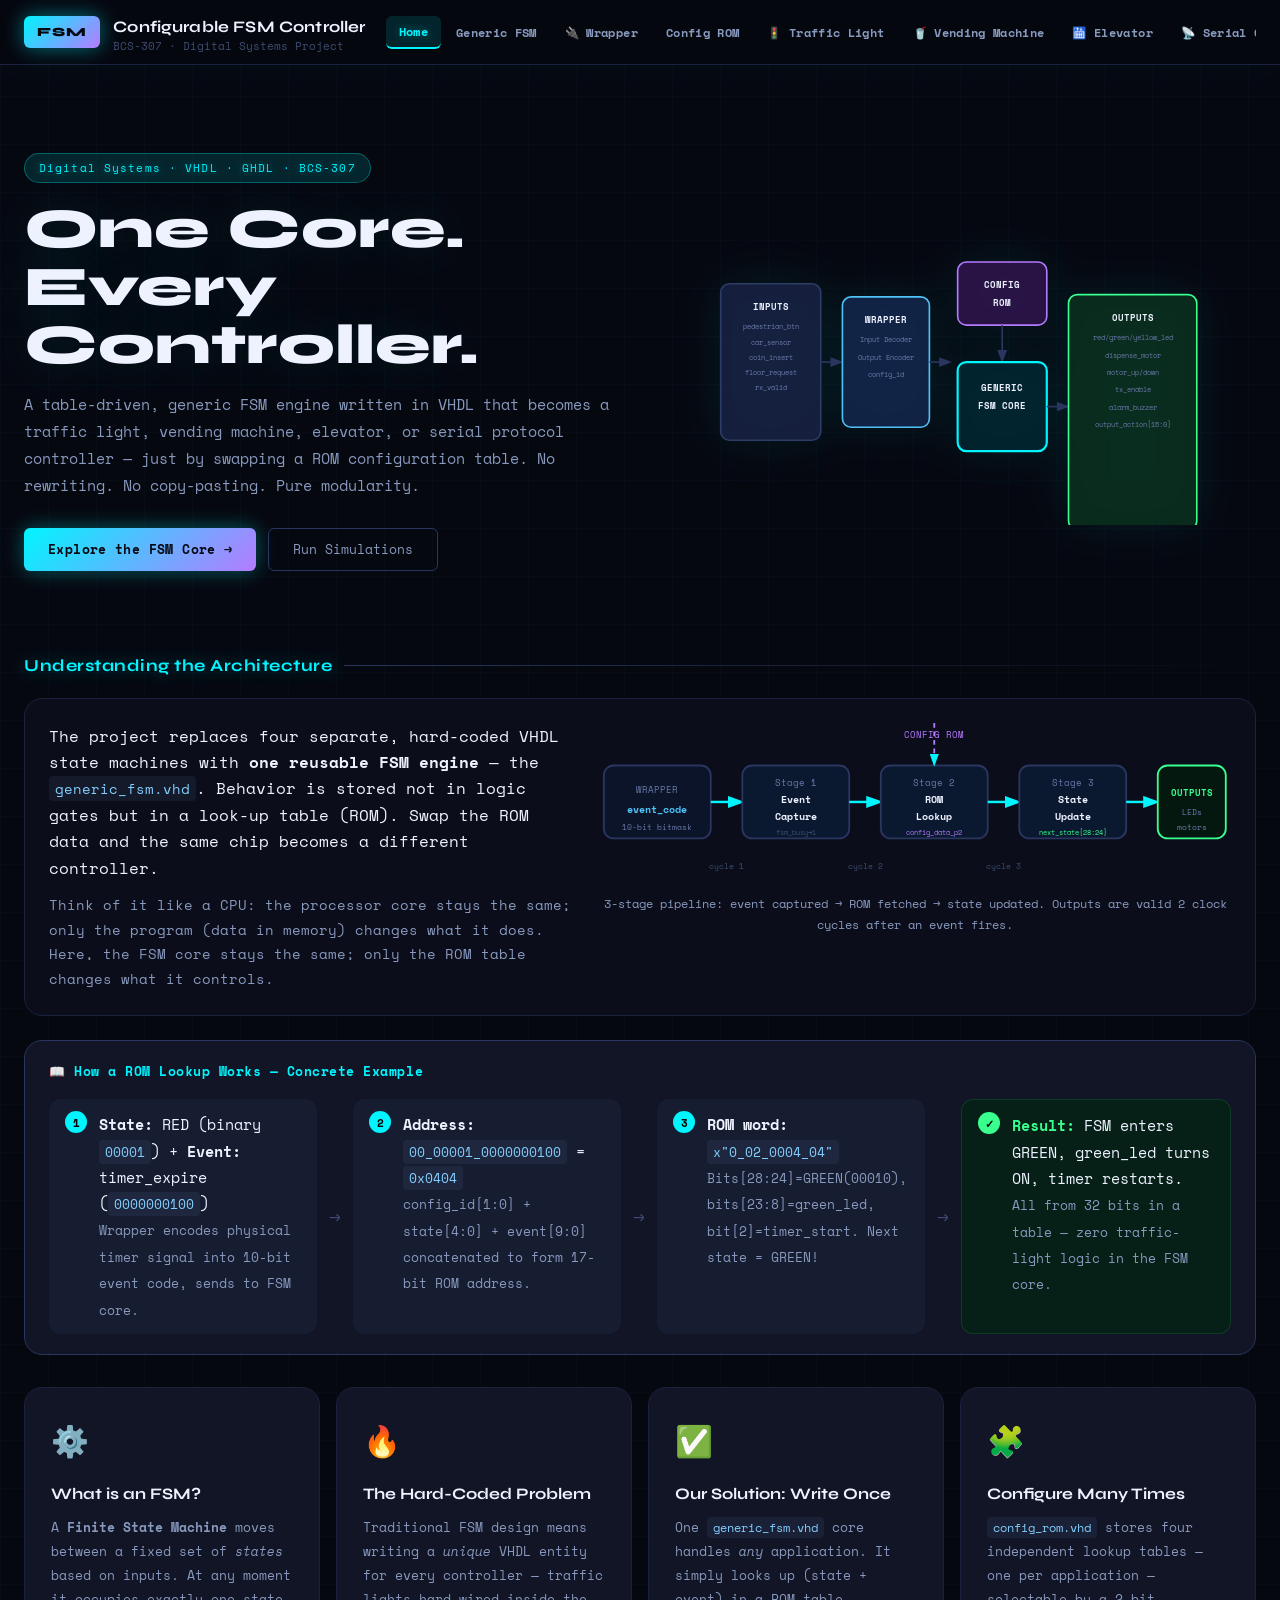
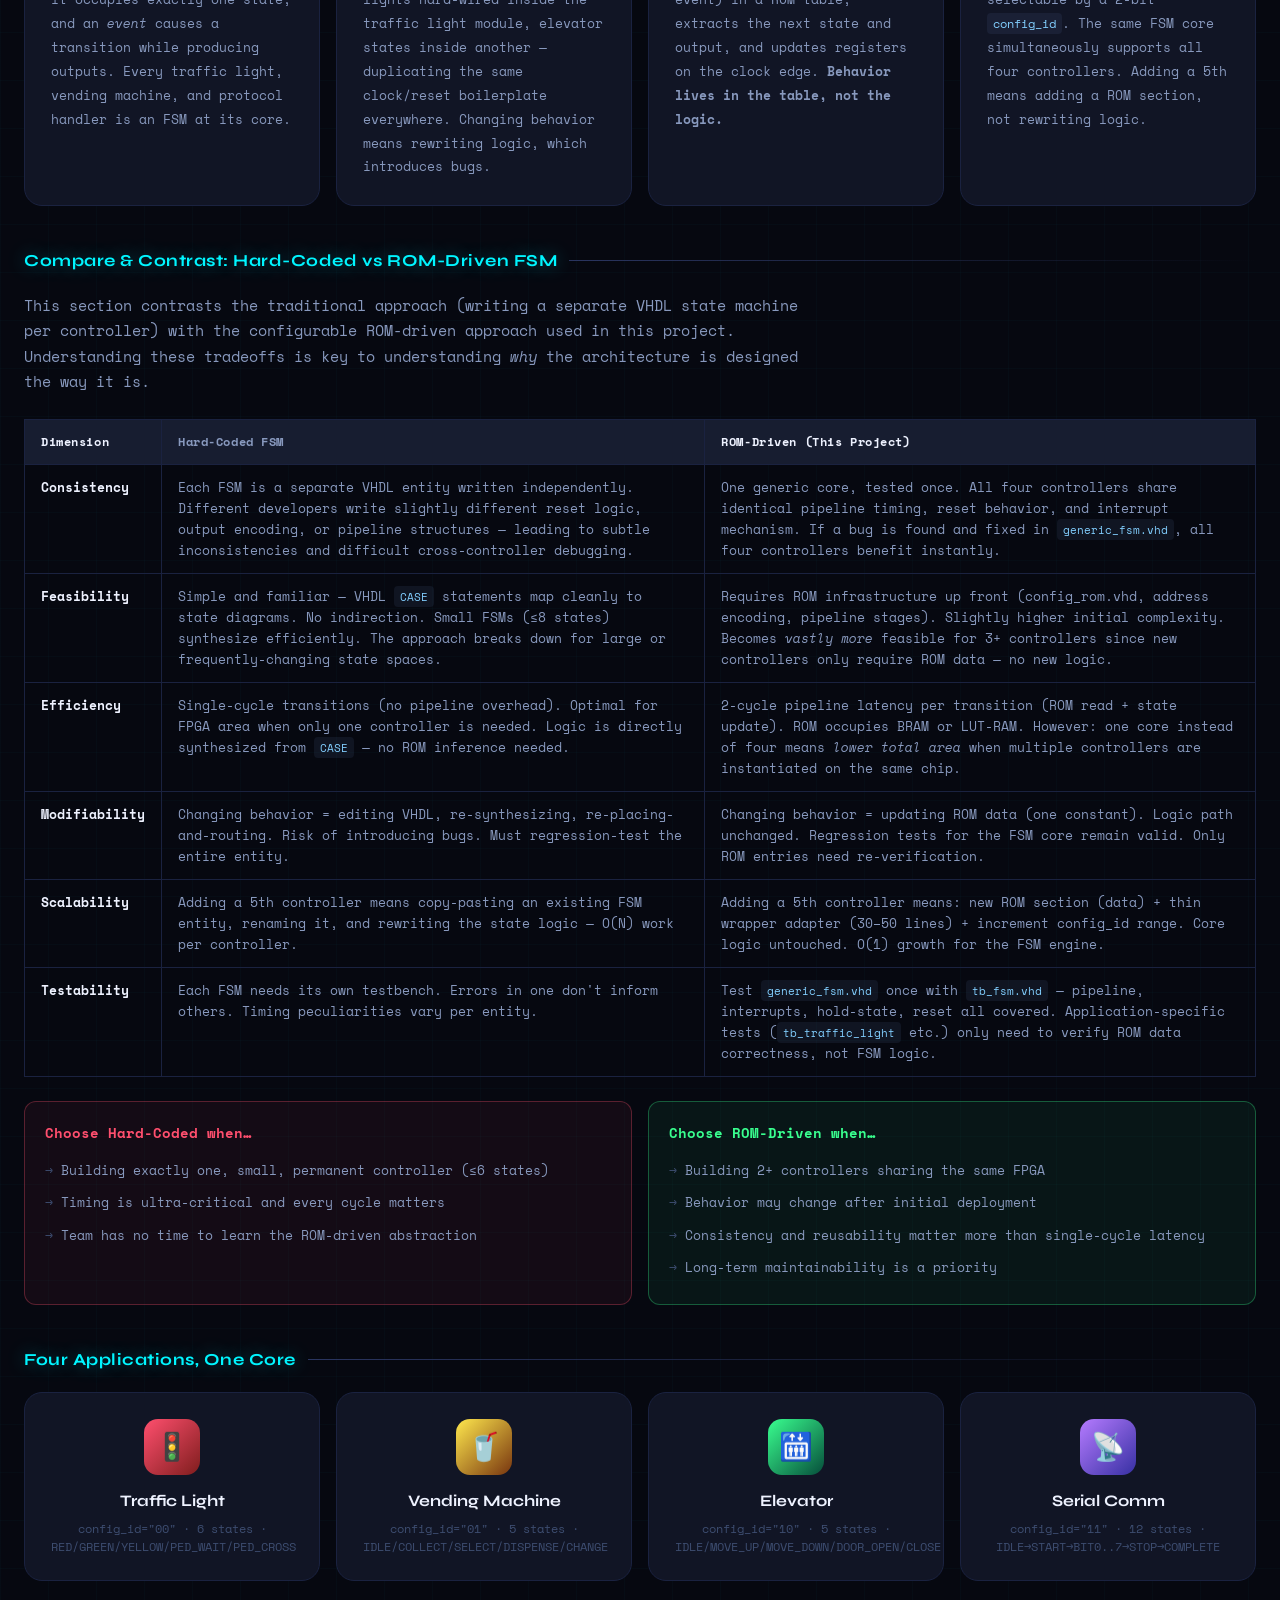
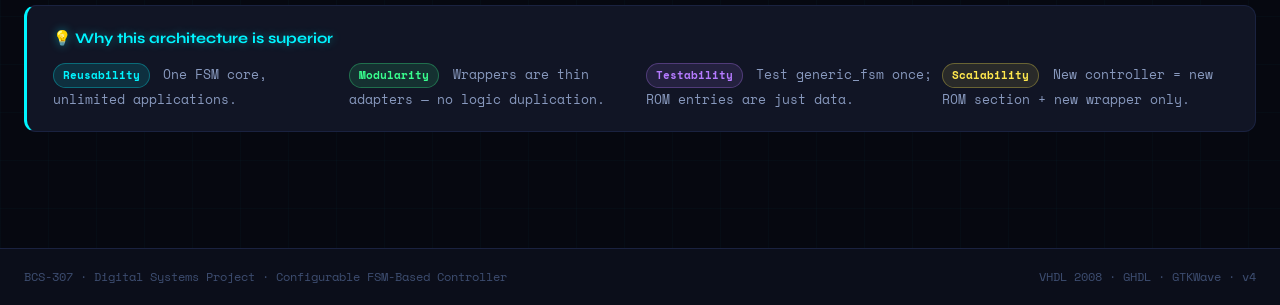
==== configurable_fsm/web/index.html @ ebb53906 "add frontend" ====
<!DOCTYPE html>
<html lang="en">
<head>
<meta charset="UTF-8"/>
<meta name="viewport" content="width=device-width,initial-scale=1.0"/>
<title>Configurable FSM-Based Digital Controller · BCS-307</title>
<link rel="stylesheet" href="style.css"/>
</head>
<body>

<!-- ═══════════ HEADER ═══════════ -->
<header>
  <div class="header-inner">
    <div class="logo-block">
      <div class="logo-chip">FSM</div>
      <div>
        <div class="logo-title">Configurable FSM Controller</div>
        <div class="logo-sub">BCS-307 · Digital Systems Project</div>
      </div>
    </div>
    <nav id="main-nav">
      <button class="nav-btn active"  data-tab="home">Home</button>
      <button class="nav-btn" data-tab="generic-fsm">Generic FSM</button>
      <button class="nav-btn" data-tab="wrapper">🔌 Wrapper</button>
      <button class="nav-btn" data-tab="config-rom">Config ROM</button>
      <button class="nav-btn" data-tab="traffic">🚦 Traffic Light</button>
      <button class="nav-btn" data-tab="vending">🥤 Vending Machine</button>
      <button class="nav-btn" data-tab="elevator">🛗 Elevator</button>
      <button class="nav-btn" data-tab="serial">📡 Serial Comm</button>
      <button class="nav-btn" data-tab="simulation">Simulation</button>
      <button class="nav-btn" data-tab="waveform">Waveform Viewer</button>
    </nav>
    <button class="hamburger" id="hamburger">☰</button>
  </div>
</header>

<main>

<!-- ═══════════ HOME ═══════════ -->
<section class="tab active" id="tab-home">
  <div class="hero">
    <div class="hero-text">
      <span class="badge">Digital Systems · VHDL · GHDL · BCS-307</span>
      <h1>One Core.<br>Every Controller.</h1>
      <p class="hero-lead">A table-driven, generic FSM engine written in VHDL that becomes a traffic light, vending machine, elevator, or serial protocol controller — just by swapping a ROM configuration table. No rewriting. No copy-pasting. Pure modularity.</p>
      <div class="hero-btns">
        <button class="btn-primary" onclick="switchTab('generic-fsm')">Explore the FSM Core →</button>
        <button class="btn-ghost"   onclick="switchTab('simulation')">Run Simulations</button>
      </div>
    </div>
    <div class="hero-arch">
      <svg viewBox="0 0 460 300" xmlns="http://www.w3.org/2000/svg" class="arch-svg">
        <defs>
          <marker id="ah" markerWidth="8" markerHeight="6" refX="6" refY="3" orient="auto">
            <polygon points="0 0,8 3,0 6" fill="#2a3560"/>
          </marker>
        </defs>
        <rect x="8"  y="78"  width="92" height="144" rx="8" fill="rgba(25,35,70,0.8)"  stroke="#2e3d65" stroke-width="1.5"/>
        <text x="54" y="102" fill="#eef2ff" font-family="Space Mono" font-size="8" font-weight="700" text-anchor="middle">INPUTS</text>
        <text x="54" y="120" fill="#6b7aaa" font-family="Space Mono" font-size="6.5" text-anchor="middle">pedestrian_btn</text>
        <text x="54" y="134" fill="#6b7aaa" font-family="Space Mono" font-size="6.5" text-anchor="middle">car_sensor</text>
        <text x="54" y="148" fill="#6b7aaa" font-family="Space Mono" font-size="6.5" text-anchor="middle">coin_insert</text>
        <text x="54" y="162" fill="#6b7aaa" font-family="Space Mono" font-size="6.5" text-anchor="middle">floor_request</text>
        <text x="54" y="176" fill="#6b7aaa" font-family="Space Mono" font-size="6.5" text-anchor="middle">rx_valid</text>
        <line x1="100" y1="150" x2="118" y2="150" stroke="#2a3560" stroke-width="1.5" marker-end="url(#ah)"/>
        <rect x="120" y="90" width="80" height="120" rx="8" fill="rgba(20,40,80,0.8)" stroke="#4fc3f7" stroke-width="1.5"/>
        <text x="160" y="114" fill="#eef2ff" font-family="Space Mono" font-size="8" font-weight="700" text-anchor="middle">WRAPPER</text>
        <text x="160" y="132" fill="#6b7aaa" font-family="Space Mono" font-size="6.5" text-anchor="middle">Input Decoder</text>
        <text x="160" y="148" fill="#6b7aaa" font-family="Space Mono" font-size="6.5" text-anchor="middle">Output Encoder</text>
        <text x="160" y="164" fill="#6b7aaa" font-family="Space Mono" font-size="6.5" text-anchor="middle">config_id</text>
        <line x1="200" y1="150" x2="218" y2="150" stroke="#2a3560" stroke-width="1.5" marker-end="url(#ah)"/>
        <rect x="226" y="58"  width="82" height="58" rx="8" fill="rgba(50,20,80,0.8)"  stroke="#b57bff" stroke-width="1.5"/>
        <text x="267" y="82"  fill="#eef2ff" font-family="Space Mono" font-size="8" font-weight="700" text-anchor="middle">CONFIG</text>
        <text x="267" y="98"  fill="#eef2ff" font-family="Space Mono" font-size="8" font-weight="700" text-anchor="middle">ROM</text>
        <line x1="267" y1="116" x2="267" y2="148" stroke="#2a3560" stroke-width="1.5" marker-end="url(#ah)"/>
        <rect x="226" y="150" width="82" height="82" rx="8" fill="rgba(0,40,50,0.8)"   stroke="#00f5ff" stroke-width="2"/>
        <text x="267" y="177" fill="#eef2ff" font-family="Space Mono" font-size="8" font-weight="700" text-anchor="middle">GENERIC</text>
        <text x="267" y="193" fill="#eef2ff" font-family="Space Mono" font-size="8" font-weight="700" text-anchor="middle">FSM CORE</text>
        <line x1="308" y1="191" x2="326" y2="191" stroke="#2a3560" stroke-width="1.5" marker-end="url(#ah)"/>
        <rect x="328" y="88"  width="118" height="216" rx="8" fill="rgba(10,50,30,0.8)" stroke="#39ff8f" stroke-width="1.5"/>
        <text x="387" y="112" fill="#eef2ff" font-family="Space Mono" font-size="8" font-weight="700" text-anchor="middle">OUTPUTS</text>
        <text x="387" y="130" fill="#6b7aaa" font-family="Space Mono" font-size="6.5" text-anchor="middle">red/green/yellow_led</text>
        <text x="387" y="146" fill="#6b7aaa" font-family="Space Mono" font-size="6.5" text-anchor="middle">dispense_motor</text>
        <text x="387" y="162" fill="#6b7aaa" font-family="Space Mono" font-size="6.5" text-anchor="middle">motor_up/down</text>
        <text x="387" y="178" fill="#6b7aaa" font-family="Space Mono" font-size="6.5" text-anchor="middle">tx_enable</text>
        <text x="387" y="194" fill="#6b7aaa" font-family="Space Mono" font-size="6.5" text-anchor="middle">alarm_buzzer</text>
        <text x="387" y="210" fill="#6b7aaa" font-family="Space Mono" font-size="6.5" text-anchor="middle">output_action[15:0]</text>
      </svg>
    </div>
  </div>

  <!-- ── Understanding the Architecture (with visuals) ── -->
  <div class="section-title">Understanding the Architecture</div>

  <!-- Animated pipeline visual -->
  <div class="arch-explain-block">
    <div class="arch-explain-text">
      <p class="arch-lead">The project replaces four separate, hard-coded VHDL state machines with <strong>one reusable FSM engine</strong> — the <code>generic_fsm.vhd</code>. Behavior is stored not in logic gates but in a look-up table (ROM). Swap the ROM data and the same chip becomes a different controller.</p>
      <p style="margin-top:.75rem;color:var(--txt-2);font-size:.875rem;">Think of it like a CPU: the processor core stays the same; only the program (data in memory) changes what it does. Here, the FSM core stays the same; only the ROM table changes what it controls.</p>
    </div>
    <!-- Mini animated ROM pipeline diagram -->
    <div class="arch-pipeline-visual">
      <svg viewBox="0 0 520 130" xmlns="http://www.w3.org/2000/svg" class="pipeline-svg" id="arch-pipeline-svg">
        <defs>
          <marker id="pah" markerWidth="7" markerHeight="5" refX="5" refY="2.5" orient="auto">
            <polygon points="0 0,7 2.5,0 5" fill="#00f5ff"/>
          </marker>
        </defs>
        <!-- Blocks -->
        <rect x="4"   y="35" width="88" height="60" rx="8" fill="#0b1428" stroke="#2a3560" stroke-width="1.5"/>
        <text x="48"  y="58" fill="#6b7aaa" font-family="Space Mono" font-size="7.5" text-anchor="middle">WRAPPER</text>
        <text x="48"  y="74" fill="#4fc3f7" font-family="Space Mono" font-size="8" font-weight="700" text-anchor="middle">event_code</text>
        <text x="48"  y="88" fill="#6b7aaa" font-family="Space Mono" font-size="6.5" text-anchor="middle">10-bit bitmask</text>
        <!-- arrow 1 -->
        <line x1="92" y1="65" x2="116" y2="65" stroke="#00f5ff" stroke-width="2" marker-end="url(#pah)"/>
        <!-- S1 box -->
        <rect x="118" y="35" width="88" height="60" rx="8" fill="#0a1830" stroke="#2a3560" stroke-width="1.5"/>
        <text x="162" y="52" fill="#6b7aaa" font-family="Space Mono" font-size="7" text-anchor="middle">Stage 1</text>
        <text x="162" y="66" fill="#eef2ff" font-family="Space Mono" font-size="8" font-weight="700" text-anchor="middle">Event</text>
        <text x="162" y="80" fill="#eef2ff" font-family="Space Mono" font-size="8" font-weight="700" text-anchor="middle">Capture</text>
        <text x="162" y="92" fill="#3d4d70" font-family="Space Mono" font-size="6" text-anchor="middle">fsm_busy→1</text>
        <!-- arrow 2 -->
        <line x1="206" y1="65" x2="230" y2="65" stroke="#00f5ff" stroke-width="2" marker-end="url(#pah)"/>
        <!-- S2 box -->
        <rect x="232" y="35" width="88" height="60" rx="8" fill="#0a1830" stroke="#2a3560" stroke-width="1.5"/>
        <text x="276" y="52" fill="#6b7aaa" font-family="Space Mono" font-size="7" text-anchor="middle">Stage 2</text>
        <text x="276" y="66" fill="#eef2ff" font-family="Space Mono" font-size="8" font-weight="700" text-anchor="middle">ROM</text>
        <text x="276" y="80" fill="#eef2ff" font-family="Space Mono" font-size="8" font-weight="700" text-anchor="middle">Lookup</text>
        <text x="276" y="92" fill="#b57bff" font-family="Space Mono" font-size="6" text-anchor="middle">config_data_p2</text>
        <!-- ROM feed arrow down from top -->
        <line x1="276" y1="0" x2="276" y2="33" stroke="#b57bff" stroke-width="1.5" marker-end="url(#pah)" stroke-dasharray="4,3"/>
        <text x="276" y="12" fill="#b57bff" font-family="Space Mono" font-size="7" text-anchor="middle">CONFIG ROM</text>
        <!-- arrow 3 -->
        <line x1="320" y1="65" x2="344" y2="65" stroke="#00f5ff" stroke-width="2" marker-end="url(#pah)"/>
        <!-- S3 box -->
        <rect x="346" y="35" width="88" height="60" rx="8" fill="#0a1830" stroke="#2a3560" stroke-width="1.5"/>
        <text x="390" y="52" fill="#6b7aaa" font-family="Space Mono" font-size="7" text-anchor="middle">Stage 3</text>
        <text x="390" y="66" fill="#eef2ff" font-family="Space Mono" font-size="8" font-weight="700" text-anchor="middle">State</text>
        <text x="390" y="80" fill="#eef2ff" font-family="Space Mono" font-size="8" font-weight="700" text-anchor="middle">Update</text>
        <text x="390" y="92" fill="#39ff8f" font-family="Space Mono" font-size="6" text-anchor="middle">next_state[28:24]</text>
        <!-- arrow 4 -->
        <line x1="434" y1="65" x2="458" y2="65" stroke="#00f5ff" stroke-width="2" marker-end="url(#pah)"/>
        <!-- Output box -->
        <rect x="460" y="35" width="56" height="60" rx="8" fill="#041810" stroke="#39ff8f" stroke-width="1.5"/>
        <text x="488" y="60" fill="#39ff8f" font-family="Space Mono" font-size="7.5" font-weight="700" text-anchor="middle">OUTPUTS</text>
        <text x="488" y="76" fill="#6b7aaa" font-family="Space Mono" font-size="6.5" text-anchor="middle">LEDs</text>
        <text x="488" y="88" fill="#6b7aaa" font-family="Space Mono" font-size="6.5" text-anchor="middle">motors</text>
        <!-- Latency labels -->
        <text x="105" y="120" fill="#3d4d70" font-family="Space Mono" font-size="6.5" text-anchor="middle">cycle 1</text>
        <text x="219" y="120" fill="#3d4d70" font-family="Space Mono" font-size="6.5" text-anchor="middle">cycle 2</text>
        <text x="333" y="120" fill="#3d4d70" font-family="Space Mono" font-size="6.5" text-anchor="middle">cycle 3</text>
      </svg>
      <div class="pipeline-caption">3-stage pipeline: event captured → ROM fetched → state updated. Outputs are valid 2 clock cycles after an event fires.</div>
    </div>
  </div>

  <!-- ROM Lookup mini example -->
  <div class="rom-mini-example">
    <div class="rom-mini-title">📖 How a ROM Lookup Works — Concrete Example</div>
    <div class="rom-mini-body">
      <div class="rom-mini-step">
        <div class="rom-mini-step-num">1</div>
        <div><strong>State:</strong> RED (binary <code>00001</code>) + <strong>Event:</strong> timer_expire (<code>0000000100</code>)<br>
        <span style="color:var(--txt-2);font-size:.8rem">Wrapper encodes physical timer signal into 10-bit event code, sends to FSM core.</span></div>
      </div>
      <div class="rom-mini-arrow">→</div>
      <div class="rom-mini-step">
        <div class="rom-mini-step-num">2</div>
        <div><strong>Address:</strong> <code>00_00001_0000000100</code> = <code>0x0404</code><br>
        <span style="color:var(--txt-2);font-size:.8rem">config_id[1:0] + state[4:0] + event[9:0] concatenated to form 17-bit ROM address.</span></div>
      </div>
      <div class="rom-mini-arrow">→</div>
      <div class="rom-mini-step">
        <div class="rom-mini-step-num">3</div>
        <div><strong>ROM word:</strong> <code>x"0_02_0004_04"</code><br>
        <span style="color:var(--txt-2);font-size:.8rem">Bits[28:24]=GREEN(00010), bits[23:8]=green_led, bit[2]=timer_start. Next state = GREEN!</span></div>
      </div>
      <div class="rom-mini-arrow">→</div>
      <div class="rom-mini-step rom-mini-result">
        <div class="rom-mini-step-num" style="background:var(--green);color:#000">✓</div>
        <div><strong style="color:var(--green)">Result:</strong> FSM enters GREEN, green_led turns ON, timer restarts.<br>
        <span style="color:var(--txt-2);font-size:.8rem">All from 32 bits in a table — zero traffic-light logic in the FSM core.</span></div>
      </div>
    </div>
  </div>

  <div class="card-grid">
    <div class="card"><div class="card-icon">⚙️</div><h3>What is an FSM?</h3><p>A <strong>Finite State Machine</strong> moves between a fixed set of <em>states</em> based on inputs. At any moment it occupies exactly one state, and an <em>event</em> causes a transition while producing outputs. Every traffic light, vending machine, and protocol handler is an FSM at its core.</p></div>
    <div class="card"><div class="card-icon">🔥</div><h3>The Hard-Coded Problem</h3><p>Traditional FSM design means writing a <em>unique</em> VHDL entity for every controller — traffic lights hard-wired inside the traffic light module, elevator states inside another — duplicating the same clock/reset boilerplate everywhere. Changing behavior means rewriting logic, which introduces bugs.</p></div>
    <div class="card"><div class="card-icon">✅</div><h3>Our Solution: Write Once</h3><p>One <code>generic_fsm.vhd</code> core handles <em>any</em> application. It simply looks up (state + event) in a ROM table, extracts the next state and output, and updates registers on the clock edge. <strong>Behavior lives in the table, not the logic.</strong></p></div>
    <div class="card"><div class="card-icon">🧩</div><h3>Configure Many Times</h3><p><code>config_rom.vhd</code> stores four independent lookup tables — one per application — selectable by a 2-bit <code>config_id</code>. The same FSM core simultaneously supports all four controllers. Adding a 5th means adding a ROM section, not rewriting logic.</p></div>
  </div>

  <!-- ── Compare & Contrast ── -->
  <div class="section-title" id="compare-section">Compare &amp; Contrast: Hard-Coded vs ROM-Driven FSM</div>
  <div class="compare-intro">
    <p>This section contrasts the traditional approach (writing a separate VHDL state machine per controller) with the configurable ROM-driven approach used in this project. Understanding these tradeoffs is key to understanding <em>why</em> the architecture is designed the way it is.</p>
  </div>

  <div class="compare-table-wrap">
    <table class="compare-table">
      <thead>
        <tr>
          <th>Dimension</th>
          <th class="col-hc">Hard-Coded FSM</th>
          <th class="col-rm">ROM-Driven (This Project)</th>
        </tr>
      </thead>
      <tbody>
        <tr>
          <td><strong>Consistency</strong></td>
          <td class="col-hc">Each FSM is a separate VHDL entity written independently. Different developers write slightly different reset logic, output encoding, or pipeline structures — leading to subtle inconsistencies and difficult cross-controller debugging.</td>
          <td class="col-rm">One generic core, tested once. All four controllers share identical pipeline timing, reset behavior, and interrupt mechanism. If a bug is found and fixed in <code>generic_fsm.vhd</code>, all four controllers benefit instantly.</td>
        </tr>
        <tr>
          <td><strong>Feasibility</strong></td>
          <td class="col-hc">Simple and familiar — VHDL <code>CASE</code> statements map cleanly to state diagrams. No indirection. Small FSMs (≤8 states) synthesize efficiently. The approach breaks down for large or frequently-changing state spaces.</td>
          <td class="col-rm">Requires ROM infrastructure up front (config_rom.vhd, address encoding, pipeline stages). Slightly higher initial complexity. Becomes <em>vastly more</em> feasible for 3+ controllers since new controllers only require ROM data — no new logic.</td>
        </tr>
        <tr>
          <td><strong>Efficiency</strong></td>
          <td class="col-hc">Single-cycle transitions (no pipeline overhead). Optimal for FPGA area when only one controller is needed. Logic is directly synthesized from <code>CASE</code> — no ROM inference needed.</td>
          <td class="col-rm">2-cycle pipeline latency per transition (ROM read + state update). ROM occupies BRAM or LUT-RAM. However: one core instead of four means <em>lower total area</em> when multiple controllers are instantiated on the same chip.</td>
        </tr>
        <tr>
          <td><strong>Modifiability</strong></td>
          <td class="col-hc">Changing behavior = editing VHDL, re-synthesizing, re-placing-and-routing. Risk of introducing bugs. Must regression-test the entire entity.</td>
          <td class="col-rm">Changing behavior = updating ROM data (one constant). Logic path unchanged. Regression tests for the FSM core remain valid. Only ROM entries need re-verification.</td>
        </tr>
        <tr>
          <td><strong>Scalability</strong></td>
          <td class="col-hc">Adding a 5th controller means copy-pasting an existing FSM entity, renaming it, and rewriting the state logic — O(N) work per controller.</td>
          <td class="col-rm">Adding a 5th controller means: new ROM section (data) + thin wrapper adapter (30–50 lines) + increment config_id range. Core logic untouched. O(1) growth for the FSM engine.</td>
        </tr>
        <tr>
          <td><strong>Testability</strong></td>
          <td class="col-hc">Each FSM needs its own testbench. Errors in one don't inform others. Timing peculiarities vary per entity.</td>
          <td class="col-rm">Test <code>generic_fsm.vhd</code> once with <code>tb_fsm.vhd</code> — pipeline, interrupts, hold-state, reset all covered. Application-specific tests (<code>tb_traffic_light</code> etc.) only need to verify ROM data correctness, not FSM logic.</td>
        </tr>
      </tbody>
    </table>
  </div>

  <div class="compare-verdict">
    <div class="verdict-item verdict-hc">
      <div class="verdict-title">Choose Hard-Coded when…</div>
      <ul>
        <li>Building exactly one, small, permanent controller (≤6 states)</li>
        <li>Timing is ultra-critical and every cycle matters</li>
        <li>Team has no time to learn the ROM-driven abstraction</li>
      </ul>
    </div>
    <div class="verdict-item verdict-rm">
      <div class="verdict-title">Choose ROM-Driven when…</div>
      <ul>
        <li>Building 2+ controllers sharing the same FPGA</li>
        <li>Behavior may change after initial deployment</li>
        <li>Consistency and reusability matter more than single-cycle latency</li>
        <li>Long-term maintainability is a priority</li>
      </ul>
    </div>
  </div>

  <div class="section-title">Four Applications, One Core</div>
  <div class="app-cards">
    <div class="app-card" onclick="switchTab('traffic')">
      <div class="app-icon" style="background:linear-gradient(135deg,#ff4f6e,#7f1d1d)">🚦</div>
      <div class="app-name">Traffic Light</div>
      <div class="app-desc">config_id="00" · 6 states · RED/GREEN/YELLOW/PED_WAIT/PED_CROSS</div>
    </div>
    <div class="app-card" onclick="switchTab('vending')">
      <div class="app-icon" style="background:linear-gradient(135deg,#ffe84d,#78350f)">🥤</div>
      <div class="app-name">Vending Machine</div>
      <div class="app-desc">config_id="01" · 5 states · IDLE/COLLECT/SELECT/DISPENSE/CHANGE</div>
    </div>
    <div class="app-card" onclick="switchTab('elevator')">
      <div class="app-icon" style="background:linear-gradient(135deg,#39ff8f,#064e3b)">🛗</div>
      <div class="app-name">Elevator</div>
      <div class="app-desc">config_id="10" · 5 states · IDLE/MOVE_UP/MOVE_DOWN/DOOR_OPEN/CLOSE</div>
    </div>
    <div class="app-card" onclick="switchTab('serial')">
      <div class="app-icon" style="background:linear-gradient(135deg,#b57bff,#3730a3)">📡</div>
      <div class="app-name">Serial Comm</div>
      <div class="app-desc">config_id="11" · 12 states · IDLE→START→BIT0..7→STOP→COMPLETE</div>
    </div>
  </div>

  <div class="info-box" style="margin-top:1.5rem">
    <div class="info-box-title">💡 Why this architecture is superior</div>
    <div class="info-grid">
      <div><span class="tag cyan">Reusability</span> One FSM core, unlimited applications.</div>
      <div><span class="tag green">Modularity</span> Wrappers are thin adapters — no logic duplication.</div>
      <div><span class="tag purple">Testability</span> Test generic_fsm once; ROM entries are just data.</div>
      <div><span class="tag yellow">Scalability</span> New controller = new ROM section + new wrapper only.</div>
    </div>
  </div>
</section>

<!-- ═══════════ GENERIC FSM ═══════════ -->
<section class="tab" id="tab-generic-fsm">
  <div class="page-header"><h2>Generic FSM Core</h2><p>The heart of the entire project — <code>generic_fsm.vhd</code></p></div>

  <!-- Definition paragraph -->
  <div class="generic-fsm-intro">
    <p>The <strong>Generic FSM</strong> is a <em>table-driven, ROM-configured, reusable state machine engine</em>. Rather than encoding state transitions as logic gates (VHDL <code>CASE</code> statements), this core reads its next-state and output values from a ROM every clock cycle. The same hardware block — the same entity, the same port map — becomes a traffic light controller, a vending machine, an elevator, or a serial receiver just by pointing it at a different section of the configuration ROM. This makes <code>generic_fsm.vhd</code> the single most important file in the project: it is instantiated <em>once</em> but handles all four applications simultaneously.</p>
    <div class="generic-fsm-key-facts">
      <span class="kf-item"><code>5-bit</code> state register → up to 32 states</span>
      <span class="kf-sep">·</span>
      <span class="kf-item"><code>10-bit</code> event code → up to 1024 events</span>
      <span class="kf-sep">·</span>
      <span class="kf-item"><code>2-bit</code> config_id → 4 ROM sections</span>
      <span class="kf-sep">·</span>
      <span class="kf-item"><code>3-cycle</code> pipelined transition</span>
    </div>
  </div>

  <div class="section-title">Entity Interface — Block Diagram</div>

  <!-- Visual block diagram of the entity -->
  <div class="entity-block-diagram">
    <svg viewBox="0 0 640 320" xmlns="http://www.w3.org/2000/svg" class="entity-svg">
      <defs>
        <marker id="eah" markerWidth="7" markerHeight="5" refX="5" refY="2.5" orient="auto">
          <polygon points="0 0,7 2.5,0 5" fill="#4a5580"/>
        </marker>
        <marker id="eah-in" markerWidth="7" markerHeight="5" refX="5" refY="2.5" orient="auto">
          <polygon points="0 0,7 2.5,0 5" fill="#4fc3f7"/>
        </marker>
        <marker id="eah-out" markerWidth="7" markerHeight="5" refX="5" refY="2.5" orient="auto">
          <polygon points="0 0,7 2.5,0 5" fill="#39ff8f"/>
        </marker>
      </defs>

      <!-- Core box -->
      <rect x="220" y="40" width="200" height="240" rx="12" fill="#050c1e" stroke="#00f5ff" stroke-width="2"/>
      <text x="320" y="70" fill="#00f5ff" font-family="Space Mono" font-size="10" font-weight="700" text-anchor="middle">generic_fsm</text>
      <text x="320" y="86" fill="#3d4d70" font-family="Space Mono" font-size="7.5" text-anchor="middle">generic_fsm.vhd</text>
      <line x1="225" y1="94" x2="415" y2="94" stroke="#1a2240" stroke-width="1"/>

      <!-- Internal labels -->
      <text x="320" y="118" fill="#2a3560" font-family="Space Mono" font-size="7" text-anchor="middle">3-stage pipeline</text>
      <text x="320" y="132" fill="#2a3560" font-family="Space Mono" font-size="7" text-anchor="middle">ROM addr generator</text>
      <text x="320" y="146" fill="#2a3560" font-family="Space Mono" font-size="7" text-anchor="middle">State register</text>
      <text x="320" y="160" fill="#2a3560" font-family="Space Mono" font-size="7" text-anchor="middle">Priority decoder</text>
      <text x="320" y="174" fill="#2a3560" font-family="Space Mono" font-size="7" text-anchor="middle">Interrupt logic</text>

      <!-- INPUTS (left side) -->
      <!-- clk -->
      <line x1="60" y1="110" x2="218" y2="110" stroke="#4fc3f7" stroke-width="1.5" marker-end="url(#eah-in)"/>
      <rect x="4" y="98" width="56" height="24" rx="4" fill="#071828" stroke="#4fc3f7" stroke-width="1"/>
      <text x="32" y="114" fill="#4fc3f7" font-family="Space Mono" font-size="7.5" text-anchor="middle">clk</text>
      <text x="140" y="107" fill="#6b7aaa" font-family="Space Mono" font-size="6.5" text-anchor="middle">1-bit · rising edge</text>

      <!-- reset -->
      <line x1="60" y1="140" x2="218" y2="140" stroke="#4fc3f7" stroke-width="1.5" marker-end="url(#eah-in)"/>
      <rect x="4" y="128" width="56" height="24" rx="4" fill="#071828" stroke="#4fc3f7" stroke-width="1"/>
      <text x="32" y="144" fill="#4fc3f7" font-family="Space Mono" font-size="7.5" text-anchor="middle">reset</text>
      <text x="140" y="137" fill="#6b7aaa" font-family="Space Mono" font-size="6.5" text-anchor="middle">1-bit · sync</text>

      <!-- event_code -->
      <line x1="60" y1="170" x2="218" y2="170" stroke="#ffe84d" stroke-width="1.5" marker-end="url(#eah-in)"/>
      <rect x="4" y="158" width="56" height="24" rx="4" fill="#1a1200" stroke="#ffe84d" stroke-width="1"/>
      <text x="32" y="174" fill="#ffe84d" font-family="Space Mono" font-size="6.5" text-anchor="middle">event_code</text>
      <text x="140" y="167" fill="#6b7aaa" font-family="Space Mono" font-size="6.5" text-anchor="middle">10-bit · from wrapper</text>

      <!-- config_data -->
      <line x1="60" y1="200" x2="218" y2="200" stroke="#b57bff" stroke-width="1.5" marker-end="url(#eah-in)"/>
      <rect x="4" y="188" width="56" height="24" rx="4" fill="#150830" stroke="#b57bff" stroke-width="1"/>
      <text x="32" y="204" fill="#b57bff" font-family="Space Mono" font-size="6" text-anchor="middle">config_data</text>
      <text x="140" y="197" fill="#6b7aaa" font-family="Space Mono" font-size="6.5" text-anchor="middle">32-bit · from ROM</text>

      <!-- config_id -->
      <line x1="60" y1="230" x2="218" y2="230" stroke="#b57bff" stroke-width="1.5" marker-end="url(#eah-in)"/>
      <rect x="4" y="218" width="56" height="24" rx="4" fill="#150830" stroke="#b57bff" stroke-width="1"/>
      <text x="32" y="234" fill="#b57bff" font-family="Space Mono" font-size="6.5" text-anchor="middle">config_id</text>
      <text x="140" y="227" fill="#6b7aaa" font-family="Space Mono" font-size="6.5" text-anchor="middle">2-bit · 00-11 selector</text>

      <!-- interrupt_event -->
      <line x1="60" y1="260" x2="218" y2="260" stroke="#ff4f6e" stroke-width="1.5" marker-end="url(#eah-in)"/>
      <rect x="4" y="248" width="56" height="24" rx="4" fill="#200008" stroke="#ff4f6e" stroke-width="1"/>
      <text x="32" y="264" fill="#ff4f6e" font-family="Space Mono" font-size="5.5" text-anchor="middle">interrupt_evt</text>
      <text x="140" y="257" fill="#6b7aaa" font-family="Space Mono" font-size="6.5" text-anchor="middle">10-bit · forces IDLE</text>

      <!-- OUTPUTS (right side) -->
      <!-- state_code -->
      <line x1="420" y1="120" x2="576" y2="120" stroke="#39ff8f" stroke-width="1.5" marker-end="url(#eah-out)"/>
      <rect x="578" y="108" width="58" height="24" rx="4" fill="#001806" stroke="#39ff8f" stroke-width="1"/>
      <text x="607" y="122" fill="#39ff8f" font-family="Space Mono" font-size="6" text-anchor="middle">state_code</text>
      <text x="498" y="117" fill="#6b7aaa" font-family="Space Mono" font-size="6.5" text-anchor="middle">5-bit · current state</text>

      <!-- output_action -->
      <line x1="420" y1="152" x2="576" y2="152" stroke="#39ff8f" stroke-width="1.5" marker-end="url(#eah-out)"/>
      <rect x="578" y="140" width="58" height="24" rx="4" fill="#001806" stroke="#39ff8f" stroke-width="1"/>
      <text x="607" y="154" fill="#39ff8f" font-family="Space Mono" font-size="5.5" text-anchor="middle">output_action</text>
      <text x="498" y="149" fill="#6b7aaa" font-family="Space Mono" font-size="6.5" text-anchor="middle">16-bit · bitmask</text>

      <!-- config_addr -->
      <line x1="420" y1="184" x2="576" y2="184" stroke="#4fc3f7" stroke-width="1.5" marker-end="url(#eah-out)"/>
      <rect x="578" y="172" width="58" height="24" rx="4" fill="#071828" stroke="#4fc3f7" stroke-width="1"/>
      <text x="607" y="186" fill="#4fc3f7" font-family="Space Mono" font-size="6" text-anchor="middle">config_addr</text>
      <text x="498" y="181" fill="#6b7aaa" font-family="Space Mono" font-size="6.5" text-anchor="middle">17-bit → to ROM</text>

      <!-- output_valid -->
      <line x1="420" y1="216" x2="576" y2="216" stroke="#39ff8f" stroke-width="1.5" marker-end="url(#eah-out)"/>
      <rect x="578" y="204" width="58" height="24" rx="4" fill="#001806" stroke="#39ff8f" stroke-width="1"/>
      <text x="607" y="218" fill="#39ff8f" font-family="Space Mono" font-size="5.5" text-anchor="middle">output_valid</text>
      <text x="498" y="213" fill="#6b7aaa" font-family="Space Mono" font-size="6.5" text-anchor="middle">1-bit · pulse</text>

      <!-- fsm_busy -->
      <line x1="420" y1="248" x2="576" y2="248" stroke="#ffe84d" stroke-width="1.5" marker-end="url(#eah-out)"/>
      <rect x="578" y="236" width="58" height="24" rx="4" fill="#1a1200" stroke="#ffe84d" stroke-width="1"/>
      <text x="607" y="250" fill="#ffe84d" font-family="Space Mono" font-size="6.5" text-anchor="middle">fsm_busy</text>
      <text x="498" y="245" fill="#6b7aaa" font-family="Space Mono" font-size="6.5" text-anchor="middle">1-bit · pipeline gate</text>

      <!-- timer_start_out -->
      <line x1="420" y1="280" x2="576" y2="280" stroke="#39ff8f" stroke-width="1.5" marker-end="url(#eah-out)"/>
      <rect x="578" y="268" width="58" height="24" rx="4" fill="#001806" stroke="#39ff8f" stroke-width="1"/>
      <text x="607" y="282" fill="#39ff8f" font-family="Space Mono" font-size="5.5" text-anchor="middle">timer_start</text>
      <text x="498" y="277" fill="#6b7aaa" font-family="Space Mono" font-size="6.5" text-anchor="middle">1-bit · ROM bit[2]</text>

      <!-- IN/OUT labels -->
      <text x="32" y="90" fill="#4fc3f7" font-family="Space Mono" font-size="8" font-weight="700" text-anchor="middle">INPUTS</text>
      <text x="607" y="100" fill="#39ff8f" font-family="Space Mono" font-size="8" font-weight="700" text-anchor="middle">OUTPUTS</text>
    </svg>

    <!-- Concrete mapping example -->
    <div class="entity-example-box">
      <div class="entity-example-title">📌 Concrete Port Mapping — Traffic Light Wrapper</div>
      <div class="entity-example-body">
        <div class="em-row"><span class="em-port">event_code</span><span class="em-arrow">←</span><span class="em-signal">pedestrian_btn="01", car_sensor="10", timer_done="100" (10-bit one-hot)</span></div>
        <div class="em-row"><span class="em-port">config_id</span><span class="em-arrow">←</span><span class="em-signal">"00" (constant — selects traffic light ROM section)</span></div>
        <div class="em-row"><span class="em-port">interrupt_event</span><span class="em-arrow">←</span><span class="em-signal">TL_INTERRUPT_EVENT = "0000001000" (emergency vehicle, bit 3)</span></div>
        <div class="em-row"><span class="em-port">state_code</span><span class="em-arrow">→</span><span class="em-signal">wrapper uses it to track state for display and output decoding</span></div>
        <div class="em-row"><span class="em-port">output_action[0]</span><span class="em-arrow">→</span><span class="em-signal">red_led (physical signal to hardware)</span></div>
        <div class="em-row"><span class="em-port">output_action[1]</span><span class="em-arrow">→</span><span class="em-signal">yellow_led</span></div>
        <div class="em-row"><span class="em-port">output_action[2]</span><span class="em-arrow">→</span><span class="em-signal">green_led</span></div>
        <div class="em-row"><span class="em-port">output_action[3]</span><span class="em-arrow">→</span><span class="em-signal">ped_signal (pedestrian walk light)</span></div>
        <div class="em-row"><span class="em-port">fsm_busy</span><span class="em-arrow">→</span><span class="em-signal">gates input decoder (prevents double-firing during pipeline)</span></div>
      </div>
    </div>
  </div>

  <div class="port-table-wrap"><table class="port-table">
    <thead><tr><th>Port</th><th>Dir</th><th>Width</th><th>Description</th></tr></thead>
    <tbody>
      <tr><td><code>clk</code></td><td class="dir-in">IN</td><td>1</td><td>System clock — all registers update on rising edge</td></tr>
      <tr><td><code>reset</code></td><td class="dir-in">IN</td><td>1</td><td>Synchronous reset — forces FSM back to state 0 (IDLE)</td></tr>
      <tr><td><code>event_code</code></td><td class="dir-in">IN</td><td>10</td><td>Current input event from wrapper's input decoder (bitmask)</td></tr>
      <tr><td><code>config_data</code></td><td class="dir-in">IN</td><td>32</td><td>ROM word: next_state[28:24] + output_action[23:8] + flags[7:0]</td></tr>
      <tr><td><code>config_id</code></td><td class="dir-in">IN</td><td>2</td><td>ROM section selector: 00=TL, 01=VM, 10=EL, 11=SP</td></tr>
      <tr><td><code>interrupt_event</code></td><td class="dir-in">IN</td><td>10</td><td>Special event that forces FSM → IDLE immediately</td></tr>
      <tr><td><code>state_code</code></td><td class="dir-out">OUT</td><td>5</td><td>Current state (5 bits → up to 32 states)</td></tr>
      <tr><td><code>output_action</code></td><td class="dir-out">OUT</td><td>16</td><td>16-bit output bitmask decoded by wrapper into physical signals</td></tr>
      <tr><td><code>config_addr</code></td><td class="dir-out">OUT</td><td>17</td><td>ROM address: {config_id[1:0], state[4:0], event_code[9:0]}</td></tr>
      <tr><td><code>output_valid</code></td><td class="dir-out">OUT</td><td>1</td><td>Pulses HIGH when output_action is valid (post state-update)</td></tr>
      <tr><td><code>fsm_busy</code></td><td class="dir-out">OUT</td><td>1</td><td>HIGH during pipeline processing — wrapper must not send new events</td></tr>
      <tr><td><code>timer_start_out</code></td><td class="dir-out">OUT</td><td>1</td><td>Decoded from ROM bit[2] — tells external timer to start</td></tr>
    </tbody>
  </table></div>

  <div class="section-title">The 3-Stage Pipeline</div>
  <div class="pipeline-diagram">
    <div class="pipe-stage">
      <div class="pipe-label">Stage 1 <span>Event Capture</span></div>
      <div class="pipe-body"><p>On rising clock edge, if <code>fsm_busy=0</code> and non-zero <code>event_code</code> arrives, capture into <code>event_code_reg</code> and assert <code>fsm_busy_i='1'</code>.</p><div class="pipe-output">→ event_code_reg, fsm_busy_i</div></div>
    </div>
    <div class="pipe-arrow">→</div>
    <div class="pipe-stage">
      <div class="pipe-label">Stage 2 <span>ROM Capture</span></div>
      <div class="pipe-body"><p>Address <code>{config_id, state, event_code_reg}</code> is already at the ROM. This stage registers the ROM output into <code>config_data_p2</code>.</p><div class="pipe-output">→ config_data_p2, fsm_busy_p2</div></div>
    </div>
    <div class="pipe-arrow">→</div>
    <div class="pipe-stage">
      <div class="pipe-label">Stage 3 <span>State Update</span></div>
      <div class="pipe-body"><p>Decode ROM word: extract <code>next_state[28:24]</code>, <code>output_action[23:8]</code>, control flags. Apply priority: <strong>Interrupt &gt; Hold &gt; Normal</strong>.</p><div class="pipe-output">→ current_state, output_action_reg</div></div>
    </div>
  </div>

  <div class="section-title">ROM Word Format — 32-bit Encoding</div>
  <div class="bitfield-diagram">
    <div class="bit-group unused"><div class="bit-label">31:29</div><div class="bit-name">UNUSED</div></div>
    <div class="bit-group next-state"><div class="bit-label">28:24</div><div class="bit-name">next_state (5 bits)</div></div>
    <div class="bit-group output-action"><div class="bit-label">23:8</div><div class="bit-name">output_action (16 bits)</div></div>
    <div class="bit-group flag"><div class="bit-label">7:4</div><div class="bit-name">timer_reset timer_start</div></div>
    <div class="bit-group flag-red"><div class="bit-label">1</div><div class="bit-name" style="color:var(--red)">interrupt_en</div></div>
    <div class="bit-group flag"><div class="bit-label">0</div><div class="bit-name" style="color:var(--yellow)">hold_state</div></div>
  </div>

  <div class="section-title">State Transition Priority</div>
  <div class="priority-cards">
    <div class="priority-card p-interrupt"><h4>1 · Interrupt (Highest)</h4><p>When <code>event_code = interrupt_event</code> AND ROM has <code>interrupt_en='1'</code>, FSM forces to state 0 (IDLE) immediately regardless of any other condition.</p></div>
    <div class="priority-card p-hold"><h4>2 · Hold State</h4><p>When ROM bit[0] = <code>hold_state='1'</code>, FSM stays in current state. Event acknowledged (output_valid pulses) but <code>current_state</code> does not change.</p></div>
    <div class="priority-card p-normal"><h4>3 · Normal Transition</h4><p>Default path: <code>current_state ← ROM[28:24]</code>. Next state is whatever is programmed in the ROM lookup table for this (state, event) pair.</p></div>
  </div>

  <div class="section-title">Common Questions</div>
  <div class="qa-list">
    <div class="qa-item"><div class="qa-q" onclick="toggleQA(this)">Why use a 2-stage pipeline instead of single-cycle?<span class="qa-arrow">▼</span></div><div class="qa-a">ROM lookup takes a full clock cycle. Without the pipeline, config_data would not be stable when the state register samples it. The 2-stage design gives the ROM a full period to produce valid output before Stage 3 consumes it — satisfying setup time without increasing clock period constraints.</div></div>
    <div class="qa-item"><div class="qa-q" onclick="toggleQA(this)">Why does hold_state matter?<span class="qa-arrow">▼</span></div><div class="qa-a">Without a hold_state entry, unhandled events hit the <code>others=&gt;0</code> ROM default — meaning next_state=0 (IDLE). The FSM would silently reset on any unmapped event. hold_state lets the designer say "this event is acknowledged and intentionally ignored in this state."</div></div>
    <div class="qa-item"><div class="qa-q" onclick="toggleQA(this)">How does the ROM address calculation work exactly?<span class="qa-arrow">▼</span></div><div class="qa-a"><code>config_addr = config_id[16:15] &amp; state[14:10] &amp; event_code[9:0]</code>. For traffic light: config_id="00", state=RED("00001"), event=TIMER("0000000100"): addr = 00_00001_0000000100 = 0x0404. ROM entry at 0x0404 maps to GREEN state.</div></div>
  </div>
</section>

<!-- ═══════════ WRAPPER ═══════════ -->
<section class="tab" id="tab-wrapper">
  <div class="page-header"><h2>FSM Wrappers</h2><p>The thin adapters that connect the real world to the generic FSM core</p></div>

  <!-- Intro -->
  <div class="wrapper-intro">
    <p>A <strong>wrapper</strong> is a small VHDL entity that sits between the physical hardware signals (buttons, sensors, LEDs, motors) and the generic FSM core. It has exactly two jobs: translate <em>physical inputs → a 10-bit event code</em> the FSM understands, and translate <em>the FSM's 16-bit output_action → physical output signals</em>. Nothing more. All the state-machine intelligence lives in the core and the ROM — the wrapper is just a translator.</p>
    <div class="wrapper-key-facts">
      <span class="kf-item">4 wrappers in this project</span>
      <span class="kf-sep">·</span>
      <span class="kf-item">~50–80 lines each</span>
      <span class="kf-sep">·</span>
      <span class="kf-item">Zero state logic inside</span>
      <span class="kf-sep">·</span>
      <span class="kf-item">One per application</span>
    </div>
  </div>

  <!-- Big picture diagram -->
  <div class="section-title">Where the Wrapper Lives</div>
  <div class="wrapper-big-picture">
    <svg viewBox="0 0 660 200" xmlns="http://www.w3.org/2000/svg" class="wrapper-overview-svg">
      <defs>
        <marker id="wah" markerWidth="8" markerHeight="6" refX="6" refY="3" orient="auto">
          <polygon points="0 0,8 3,0 6" fill="#4a5580"/>
        </marker>
        <marker id="wah-c" markerWidth="8" markerHeight="6" refX="6" refY="3" orient="auto">
          <polygon points="0 0,8 3,0 6" fill="#00f5ff"/>
        </marker>
        <marker id="wah-g" markerWidth="8" markerHeight="6" refX="6" refY="3" orient="auto">
          <polygon points="0 0,8 3,0 6" fill="#39ff8f"/>
        </marker>
      </defs>

      <!-- Physical world box -->
      <rect x="4" y="30" width="108" height="140" rx="8" fill="#0a0e1c" stroke="#2e3d65" stroke-width="1.5"/>
      <text x="58" y="52" fill="#6b7aaa" font-family="Space Mono" font-size="7.5" font-weight="700" text-anchor="middle">PHYSICAL</text>
      <text x="58" y="64" fill="#6b7aaa" font-family="Space Mono" font-size="7.5" font-weight="700" text-anchor="middle">WORLD</text>
      <text x="58" y="84" fill="#3d4d70" font-family="Space Mono" font-size="6.5" text-anchor="middle">🔘 buttons</text>
      <text x="58" y="98" fill="#3d4d70" font-family="Space Mono" font-size="6.5" text-anchor="middle">📡 sensors</text>
      <text x="58" y="112" fill="#3d4d70" font-family="Space Mono" font-size="6.5" text-anchor="middle">💡 LEDs</text>
      <text x="58" y="126" fill="#3d4d70" font-family="Space Mono" font-size="6.5" text-anchor="middle">⚙️ motors</text>
      <text x="58" y="140" fill="#3d4d70" font-family="Space Mono" font-size="6.5" text-anchor="middle">🔔 buzzers</text>

      <!-- Arrow: world → wrapper (inputs) -->
      <line x1="112" y1="90" x2="148" y2="90" stroke="#4fc3f7" stroke-width="2" marker-end="url(#wah-c)"/>
      <text x="130" y="84" fill="#4fc3f7" font-family="Space Mono" font-size="6" text-anchor="middle">raw</text>
      <text x="130" y="93" fill="#4fc3f7" font-family="Space Mono" font-size="6" text-anchor="middle">inputs</text>

      <!-- Wrapper box (highlighted) -->
      <rect x="150" y="10" width="160" height="180" rx="10" fill="#050e22" stroke="#00f5ff" stroke-width="2.5"/>
      <text x="230" y="32" fill="#00f5ff" font-family="Space Mono" font-size="9" font-weight="700" text-anchor="middle">WRAPPER</text>
      <text x="230" y="46" fill="#3d4d70" font-family="Space Mono" font-size="7" text-anchor="middle">e.g. traffic_light_wrapper.vhd</text>
      <line x1="155" y1="54" x2="305" y2="54" stroke="#1a2240" stroke-width="1"/>
      <!-- Input decoder -->
      <rect x="162" y="62" width="136" height="46" rx="6" fill="#071828" stroke="#4fc3f7" stroke-width="1"/>
      <text x="230" y="80" fill="#4fc3f7" font-family="Space Mono" font-size="7.5" font-weight="700" text-anchor="middle">Input Decoder</text>
      <text x="230" y="92" fill="#6b7aaa" font-family="Space Mono" font-size="6.5" text-anchor="middle">physical signals → 10-bit event_code</text>
      <text x="230" y="102" fill="#6b7aaa" font-family="Space Mono" font-size="6.5" text-anchor="middle">priority encoder + edge detector</text>
      <!-- config_id -->
      <rect x="162" y="118" width="136" height="24" rx="6" fill="#150830" stroke="#b57bff" stroke-width="1"/>
      <text x="230" y="134" fill="#b57bff" font-family="Space Mono" font-size="7.5" font-weight="700" text-anchor="middle">config_id = constant</text>
      <!-- Output decoder -->
      <rect x="162" y="152" width="136" height="30" rx="6" fill="#001806" stroke="#39ff8f" stroke-width="1"/>
      <text x="230" y="168" fill="#39ff8f" font-family="Space Mono" font-size="7.5" font-weight="700" text-anchor="middle">Output Decoder</text>
      <text x="230" y="178" fill="#6b7aaa" font-family="Space Mono" font-size="6.5" text-anchor="middle">output_action[15:0] → physical signals</text>

      <!-- Arrow: wrapper → core (event_code) -->
      <line x1="310" y1="80" x2="346" y2="80" stroke="#00f5ff" stroke-width="2" marker-end="url(#wah-c)"/>
      <text x="328" y="72" fill="#00f5ff" font-family="Space Mono" font-size="6" text-anchor="middle">event</text>
      <text x="328" y="81" fill="#00f5ff" font-family="Space Mono" font-size="6" text-anchor="middle">_code</text>
      <!-- Arrow: core → wrapper (output_action) -->
      <line x1="346" y1="130" x2="310" y2="130" stroke="#39ff8f" stroke-width="2" marker-end="url(#wah-g)"/>
      <text x="328" y="122" fill="#39ff8f" font-family="Space Mono" font-size="6" text-anchor="middle">output</text>
      <text x="328" y="131" fill="#39ff8f" font-family="Space Mono" font-size="6" text-anchor="middle">_action</text>
      <!-- Arrow: core → wrapper (fsm_busy) -->
      <line x1="346" y1="155" x2="310" y2="155" stroke="#ffe84d" stroke-width="1.5" stroke-dasharray="4,2" marker-end="url(#wah-g)"/>
      <text x="328" y="148" fill="#ffe84d" font-family="Space Mono" font-size="5.5" text-anchor="middle">fsm_busy</text>

      <!-- Generic FSM core box -->
      <rect x="348" y="40" width="130" height="130" rx="8" fill="#020c1a" stroke="#00f5ff" stroke-width="2"/>
      <text x="413" y="66" fill="#00f5ff" font-family="Space Mono" font-size="8" font-weight="700" text-anchor="middle">GENERIC</text>
      <text x="413" y="80" fill="#00f5ff" font-family="Space Mono" font-size="8" font-weight="700" text-anchor="middle">FSM CORE</text>
      <text x="413" y="96" fill="#3d4d70" font-family="Space Mono" font-size="6.5" text-anchor="middle">generic_fsm.vhd</text>
      <text x="413" y="112" fill="#3d4d70" font-family="Space Mono" font-size="6" text-anchor="middle">state register</text>
      <text x="413" y="124" fill="#3d4d70" font-family="Space Mono" font-size="6" text-anchor="middle">pipeline stages</text>
      <text x="413" y="136" fill="#3d4d70" font-family="Space Mono" font-size="6" text-anchor="middle">interrupt logic</text>
      <text x="413" y="148" fill="#3d4d70" font-family="Space Mono" font-size="6" text-anchor="middle">ROM addr gen</text>

      <!-- Arrow: core → ROM -->
      <line x1="478" y1="90" x2="512" y2="90" stroke="#b57bff" stroke-width="1.5" marker-end="url(#wah)"/>
      <text x="495" y="82" fill="#b57bff" font-family="Space Mono" font-size="5.5" text-anchor="middle">config_addr</text>

      <!-- Config ROM -->
      <rect x="514" y="58" width="100" height="64" rx="8" fill="#0d0520" stroke="#b57bff" stroke-width="1.5"/>
      <text x="564" y="80" fill="#b57bff" font-family="Space Mono" font-size="8" font-weight="700" text-anchor="middle">CONFIG</text>
      <text x="564" y="94" fill="#b57bff" font-family="Space Mono" font-size="8" font-weight="700" text-anchor="middle">ROM</text>
      <text x="564" y="108" fill="#3d4d70" font-family="Space Mono" font-size="6" text-anchor="middle">config_rom.vhd</text>
      <!-- Arrow: ROM → core (config_data) -->
      <line x1="514" y1="110" x2="480" y2="120" stroke="#b57bff" stroke-width="1.5" marker-end="url(#wah)"/>
      <text x="497" y="123" fill="#b57bff" font-family="Space Mono" font-size="5.5" text-anchor="middle">config_data</text>

      <!-- Arrow: wrapper → world (outputs) -->
      <line x1="150" y1="168" x2="112" y2="148" stroke="#39ff8f" stroke-width="2" marker-end="url(#wah-g)"/>
      <text x="127" y="166" fill="#39ff8f" font-family="Space Mono" font-size="6" text-anchor="middle">decoded</text>
      <text x="127" y="175" fill="#39ff8f" font-family="Space Mono" font-size="6" text-anchor="middle">outputs</text>
    </svg>
    <p class="wrapper-overview-caption">The wrapper (highlighted in cyan) is the only component that knows about the specific application. The FSM core and ROM are completely reusable.</p>
  </div>

  <!-- Two jobs explained -->
  <div class="section-title">The Wrapper's Two Jobs</div>
  <div class="wrapper-two-jobs">
    <div class="wtj-card wtj-input">
      <div class="wtj-num">①</div>
      <div class="wtj-body">
        <div class="wtj-title">Input Decoder — Physical Signals → event_code</div>
        <p class="wtj-desc">The wrapper's input decoder watches all physical input pins every clock cycle. When it detects an active signal (and the FSM core is not busy), it encodes that signal into a 10-bit one-hot event code and sends it to the generic FSM core. Only one event fires per cycle — the priority encoder decides which if multiple signals arrive simultaneously.</p>
        <div class="wtj-rules">
          <div class="wtj-rule"><span class="wtj-rule-badge" style="border-color:#4fc3f7">Rule 1</span> Only fires when <code>fsm_busy = '0'</code> — the pipeline gate</div>
          <div class="wtj-rule"><span class="wtj-rule-badge" style="border-color:#ffe84d">Rule 2</span> Priority encoder: one event per cycle (highest priority wins)</div>
          <div class="wtj-rule"><span class="wtj-rule-badge" style="border-color:#39ff8f">Rule 3</span> Edge detection on level signals (prevents double-firing)</div>
          <div class="wtj-rule"><span class="wtj-rule-badge" style="border-color:#ff4f6e">Rule 4</span> Interrupt events bypass the normal priority and go directly to the FSM interrupt port</div>
        </div>
      </div>
    </div>
    <div class="wtj-card wtj-output">
      <div class="wtj-num">②</div>
      <div class="wtj-body">
        <div class="wtj-title">Output Decoder — output_action → Physical Signals</div>
        <p class="wtj-desc">When the FSM core completes a state transition, it asserts <code>output_valid</code> and puts a 16-bit bitmask on <code>output_action</code>. The wrapper's output decoder reads each bit and drives the corresponding physical output signal. This is a purely combinational decode — no logic, no conditions, just bit assignment.</p>
        <div class="wtj-rules">
          <div class="wtj-rule"><span class="wtj-rule-badge" style="border-color:#39ff8f">Rule 1</span> Each bit position maps to exactly one physical output signal</div>
          <div class="wtj-rule"><span class="wtj-rule-badge" style="border-color:#4fc3f7">Rule 2</span> Purely combinational — no registers in the output path</div>
          <div class="wtj-rule"><span class="wtj-rule-badge" style="border-color:#b57bff">Rule 3</span> The mapping is defined per-wrapper — different for each application</div>
          <div class="wtj-rule"><span class="wtj-rule-badge" style="border-color:#ffe84d">Rule 4</span> Special outputs (interrupt return, timer, alarm) may use extra logic</div>
        </div>
      </div>
    </div>
  </div>

  <!-- Four wrappers side by side -->
  <div class="section-title">The Four Wrappers — At a Glance</div>
  <div class="wrapper-four-grid">

    <!-- Traffic Light -->
    <div class="wfg-card">
      <div class="wfg-header" style="border-color:#ff4f6e;background:rgba(255,79,110,0.08)">
        <span class="wfg-icon">🚦</span>
        <div>
          <div class="wfg-title">traffic_light_wrapper.vhd</div>
          <div class="wfg-subtitle">config_id = "00"</div>
        </div>
      </div>
      <div class="wfg-body">
        <div class="wfg-section-label">Inputs → event_code</div>
        <div class="wfg-io-row"><span class="wfg-sig" style="color:#4fc3f7">pedestrian_btn</span><span class="wfg-arrow">→</span><span class="wfg-code">"0000000001" (bit 0)</span></div>
        <div class="wfg-io-row"><span class="wfg-sig" style="color:#4fc3f7">car_sensor</span><span class="wfg-arrow">→</span><span class="wfg-code">"0000000010" (bit 1)</span></div>
        <div class="wfg-io-row"><span class="wfg-sig" style="color:#4fc3f7">timer_done</span><span class="wfg-arrow">→</span><span class="wfg-code">"0000000100" (bit 2)</span></div>
        <div class="wfg-io-row"><span class="wfg-sig" style="color:#ff4f6e">emergency</span><span class="wfg-arrow">→</span><span class="wfg-code">interrupt_event</span></div>
        <div class="wfg-section-label" style="margin-top:.6rem">output_action → Outputs</div>
        <div class="wfg-io-row"><span class="wfg-code">bit [0]</span><span class="wfg-arrow">→</span><span class="wfg-sig" style="color:#39ff8f">red_led</span></div>
        <div class="wfg-io-row"><span class="wfg-code">bit [1]</span><span class="wfg-arrow">→</span><span class="wfg-sig" style="color:#39ff8f">yellow_led</span></div>
        <div class="wfg-io-row"><span class="wfg-code">bit [2]</span><span class="wfg-arrow">→</span><span class="wfg-sig" style="color:#39ff8f">green_led</span></div>
        <div class="wfg-io-row"><span class="wfg-code">bit [3]</span><span class="wfg-arrow">→</span><span class="wfg-sig" style="color:#39ff8f">ped_signal</span></div>
        <div class="wfg-io-row"><span class="wfg-code">ROM bit[2]</span><span class="wfg-arrow">→</span><span class="wfg-sig" style="color:#39ff8f">timer_start</span></div>
      </div>
    </div>

    <!-- Vending Machine -->
    <div class="wfg-card">
      <div class="wfg-header" style="border-color:#ffe84d;background:rgba(255,232,77,0.08)">
        <span class="wfg-icon">🥤</span>
        <div>
          <div class="wfg-title">vending_wrapper.vhd</div>
          <div class="wfg-subtitle">config_id = "01"</div>
        </div>
      </div>
      <div class="wfg-body">
        <div class="wfg-section-label">Inputs → event_code</div>
        <div class="wfg-io-row"><span class="wfg-sig" style="color:#4fc3f7">coin_insert</span><span class="wfg-arrow">→</span><span class="wfg-code">"0000000001" (bit 0)</span></div>
        <div class="wfg-io-row"><span class="wfg-sig" style="color:#4fc3f7">selection_btn</span><span class="wfg-arrow">→</span><span class="wfg-code">bits [2:1] (01/10/11)</span></div>
        <div class="wfg-io-row"><span class="wfg-sig" style="color:#4fc3f7">item_empty</span><span class="wfg-arrow">→</span><span class="wfg-code">"0000001000" (bit 3)</span></div>
        <div class="wfg-io-row"><span class="wfg-sig" style="color:#4fc3f7">dispense_done</span><span class="wfg-arrow">→</span><span class="wfg-code">"0000010000" (bit 4)</span></div>
        <div class="wfg-io-row"><span class="wfg-sig" style="color:#4fc3f7">change_done</span><span class="wfg-arrow">→</span><span class="wfg-code">"0001000000" (bit 6)</span></div>
        <div class="wfg-io-row"><span class="wfg-sig" style="color:#ff4f6e">cancel_btn</span><span class="wfg-arrow">→</span><span class="wfg-code">interrupt_event</span></div>
        <div class="wfg-section-label" style="margin-top:.6rem">output_action → Outputs</div>
        <div class="wfg-io-row"><span class="wfg-code">bit [0]</span><span class="wfg-arrow">→</span><span class="wfg-sig" style="color:#39ff8f">dispense_motor</span></div>
        <div class="wfg-io-row"><span class="wfg-code">bit [1]</span><span class="wfg-arrow">→</span><span class="wfg-sig" style="color:#39ff8f">change_return</span></div>
        <div class="wfg-io-row"><span class="wfg-code">bits [3:0]</span><span class="wfg-arrow">→</span><span class="wfg-sig" style="color:#39ff8f">display_msg</span></div>
        <div class="wfg-io-row"><span class="wfg-code">interrupt return</span><span class="wfg-arrow">→</span><span class="wfg-sig" style="color:#ff4f6e">int_change_pulse</span></div>
      </div>
    </div>

    <!-- Elevator -->
    <div class="wfg-card">
      <div class="wfg-header" style="border-color:#39ff8f;background:rgba(57,255,143,0.06)">
        <span class="wfg-icon">🛗</span>
        <div>
          <div class="wfg-title">elevator_wrapper.vhd</div>
          <div class="wfg-subtitle">config_id = "10"</div>
        </div>
      </div>
      <div class="wfg-body">
        <div class="wfg-section-label">Inputs → event_code</div>
        <div class="wfg-io-row"><span class="wfg-sig" style="color:#4fc3f7">go_up</span><span class="wfg-arrow">→</span><span class="wfg-code">"0000000001" (bit 0)</span></div>
        <div class="wfg-io-row"><span class="wfg-sig" style="color:#4fc3f7">go_down</span><span class="wfg-arrow">→</span><span class="wfg-code">"0000000010" (bit 1)</span></div>
        <div class="wfg-io-row"><span class="wfg-sig" style="color:#4fc3f7">arrived</span><span class="wfg-arrow">→</span><span class="wfg-code">"0000000100" (bit 2)</span></div>
        <div class="wfg-io-row"><span class="wfg-sig" style="color:#4fc3f7">door_clear</span><span class="wfg-arrow">→</span><span class="wfg-code">"0000001000" (bit 3)</span></div>
        <div class="wfg-io-row"><span class="wfg-sig" style="color:#4fc3f7">door_sensor</span><span class="wfg-arrow">→</span><span class="wfg-code">"0000010000" (bit 4)</span></div>
        <div class="wfg-io-row"><span class="wfg-sig" style="color:#ff4f6e">emergency_btn</span><span class="wfg-arrow">→</span><span class="wfg-code">interrupt_event</span></div>
        <div class="wfg-section-label" style="margin-top:.6rem">output_action → Outputs</div>
        <div class="wfg-io-row"><span class="wfg-code">bit [0]</span><span class="wfg-arrow">→</span><span class="wfg-sig" style="color:#39ff8f">motor_up</span></div>
        <div class="wfg-io-row"><span class="wfg-code">bit [1]</span><span class="wfg-arrow">→</span><span class="wfg-sig" style="color:#39ff8f">motor_down</span></div>
        <div class="wfg-io-row"><span class="wfg-code">bit [2]</span><span class="wfg-arrow">→</span><span class="wfg-sig" style="color:#39ff8f">door_open</span></div>
        <div class="wfg-io-row"><span class="wfg-code">bit [3]</span><span class="wfg-arrow">→</span><span class="wfg-sig" style="color:#39ff8f">alarm_buzzer</span></div>
        <div class="wfg-io-row"><span class="wfg-code">floor counter</span><span class="wfg-arrow">→</span><span class="wfg-sig" style="color:#39ff8f">floor_display</span></div>
      </div>
    </div>

    <!-- Serial -->
    <div class="wfg-card">
      <div class="wfg-header" style="border-color:#b57bff;background:rgba(181,123,255,0.08)">
        <span class="wfg-icon">📡</span>
        <div>
          <div class="wfg-title">serial_wrapper.vhd</div>
          <div class="wfg-subtitle">config_id = "11"</div>
        </div>
      </div>
      <div class="wfg-body">
        <div class="wfg-section-label">Inputs → event_code</div>
        <div class="wfg-io-row"><span class="wfg-sig" style="color:#4fc3f7">rx_valid ↑ + parity OK</span><span class="wfg-arrow">→</span><span class="wfg-code">bit [8] (256)</span></div>
        <div class="wfg-io-row"><span class="wfg-sig" style="color:#4fc3f7">tx_ready ↑</span><span class="wfg-arrow">→</span><span class="wfg-code">bit [9] (512)</span></div>
        <div class="wfg-io-row"><span class="wfg-sig" style="color:#ff4f6e">rx_valid ↑ + BAD parity</span><span class="wfg-arrow">→</span><span class="wfg-code">interrupt_event</span></div>
        <div class="wfg-note">⚡ Edge detection: only rising edges of rx_valid fire an event. This prevents re-triggering while the signal stays high.</div>
        <div class="wfg-section-label" style="margin-top:.6rem">output_action → Outputs</div>
        <div class="wfg-io-row"><span class="wfg-code">bit [8]</span><span class="wfg-arrow">→</span><span class="wfg-sig" style="color:#39ff8f">tx_enable</span></div>
        <div class="wfg-io-row"><span class="wfg-code">interrupt return</span><span class="wfg-arrow">→</span><span class="wfg-sig" style="color:#ff4f6e">parity_err</span></div>
        <div class="wfg-io-row"><span class="wfg-code">shift register</span><span class="wfg-arrow">→</span><span class="wfg-sig" style="color:#39ff8f">rx_data[7:0]</span></div>
      </div>
    </div>
  </div>

  <!-- Priority encoder visual -->
  <div class="section-title">Inside the Input Decoder — Priority Encoder</div>
  <div class="wrapper-priority-block">
    <div class="wpb-diagram">
      <svg viewBox="0 0 420 190" xmlns="http://www.w3.org/2000/svg" class="wpb-svg">
        <defs>
          <marker id="wpah" markerWidth="7" markerHeight="5" refX="5" refY="2.5" orient="auto">
            <polygon points="0 0,7 2.5,0 5" fill="#4a5580"/>
          </marker>
        </defs>
        <!-- Signals coming in -->
        <text x="8" y="36" fill="#6b7aaa" font-family="Space Mono" font-size="7.5">pedestrian_btn</text>
        <line x1="100" y1="32" x2="145" y2="32" stroke="#4fc3f7" stroke-width="1.5" marker-end="url(#wpah)"/>
        <text x="8" y="68" fill="#6b7aaa" font-family="Space Mono" font-size="7.5">car_sensor</text>
        <line x1="100" y1="64" x2="145" y2="64" stroke="#4fc3f7" stroke-width="1.5" marker-end="url(#wpah)"/>
        <text x="8" y="100" fill="#6b7aaa" font-family="Space Mono" font-size="7.5">timer_done</text>
        <line x1="100" y1="96" x2="145" y2="96" stroke="#4fc3f7" stroke-width="1.5" marker-end="url(#wpah)"/>
        <text x="8" y="132" fill="#ff4f6e" font-family="Space Mono" font-size="7.5">emergency</text>
        <line x1="100" y1="128" x2="145" y2="128" stroke="#ff4f6e" stroke-width="1.5" marker-end="url(#wpah)"/>

        <!-- fsm_busy gate -->
        <text x="104" y="172" fill="#ffe84d" font-family="Space Mono" font-size="7">fsm_busy=0 gate</text>
        <line x1="130" y1="162" x2="130" y2="148" stroke="#ffe84d" stroke-width="1.5" stroke-dasharray="3,2"/>

        <!-- Priority encoder box -->
        <rect x="147" y="14" width="110" height="130" rx="8" fill="#0a1828" stroke="#4fc3f7" stroke-width="1.5"/>
        <text x="202" y="38" fill="#4fc3f7" font-family="Space Mono" font-size="8" font-weight="700" text-anchor="middle">PRIORITY</text>
        <text x="202" y="52" fill="#4fc3f7" font-family="Space Mono" font-size="8" font-weight="700" text-anchor="middle">ENCODER</text>
        <line x1="152" y1="60" x2="252" y2="60" stroke="#1a2240" stroke-width="1"/>
        <text x="202" y="76" fill="#3d4d70" font-family="Space Mono" font-size="6.5" text-anchor="middle">IF ped_btn THEN</text>
        <text x="202" y="88" fill="#3d4d70" font-family="Space Mono" font-size="6.5" text-anchor="middle">  event ← "001"</text>
        <text x="202" y="100" fill="#3d4d70" font-family="Space Mono" font-size="6.5" text-anchor="middle">ELSIF car THEN</text>
        <text x="202" y="112" fill="#3d4d70" font-family="Space Mono" font-size="6.5" text-anchor="middle">  event ← "010"</text>
        <text x="202" y="124" fill="#3d4d70" font-family="Space Mono" font-size="6.5" text-anchor="middle">ELSIF timer THEN</text>
        <text x="202" y="136" fill="#3d4d70" font-family="Space Mono" font-size="6.5" text-anchor="middle">  event ← "100"</text>

        <!-- Arrow: encoder → outputs -->
        <line x1="257" y1="64" x2="295" y2="64" stroke="#00f5ff" stroke-width="2" marker-end="url(#wpah)"/>
        <line x1="257" y1="128" x2="295" y2="128" stroke="#ff4f6e" stroke-width="1.5" stroke-dasharray="4,2" marker-end="url(#wpah)"/>

        <!-- Outputs -->
        <rect x="297" y="40" width="118" height="40" rx="6" fill="#071828" stroke="#00f5ff" stroke-width="1"/>
        <text x="356" y="58" fill="#00f5ff" font-family="Space Mono" font-size="7" font-weight="700" text-anchor="middle">event_code[9:0]</text>
        <text x="356" y="72" fill="#6b7aaa" font-family="Space Mono" font-size="6.5" text-anchor="middle">→ generic_fsm</text>

        <rect x="297" y="110" width="118" height="36" rx="6" fill="#200008" stroke="#ff4f6e" stroke-width="1"/>
        <text x="356" y="128" fill="#ff4f6e" font-family="Space Mono" font-size="7" font-weight="700" text-anchor="middle">interrupt_event</text>
        <text x="356" y="140" fill="#6b7aaa" font-family="Space Mono" font-size="6.5" text-anchor="middle">→ fsm interrupt port</text>
      </svg>
    </div>
    <div class="wpb-text">
      <p>The priority encoder uses an <code>IF / ELSIF / ELSIF</code> chain — the first matching condition wins. This ensures only one event fires per clock cycle even if multiple inputs arrive simultaneously.</p>
      <p style="margin-top:.6rem">The <code>fsm_busy</code> gate wraps the entire encoder: when the FSM core is mid-pipeline, no new event is sent. This prevents the same physical event from being counted twice during the 2-cycle pipeline latency.</p>
      <p style="margin-top:.6rem">Interrupt signals (emergency, cancel, bad parity) skip the priority encoder and go directly to the <code>interrupt_event</code> port — they are always serviced immediately.</p>
    </div>
  </div>

  <!-- Output decoder visual -->
  <div class="section-title">Inside the Output Decoder — Bit Mapping</div>
  <div class="wrapper-output-block">
    <svg viewBox="0 0 540 130" xmlns="http://www.w3.org/2000/svg" class="wob-svg">
      <defs>
        <marker id="woah" markerWidth="7" markerHeight="5" refX="5" refY="2.5" orient="auto">
          <polygon points="0 0,7 2.5,0 5" fill="#39ff8f"/>
        </marker>
      </defs>
      <!-- output_action bus label -->
      <text x="4" y="30" fill="#39ff8f" font-family="Space Mono" font-size="8" font-weight="700">output_action[15:0]</text>
      <text x="4" y="44" fill="#6b7aaa" font-family="Space Mono" font-size="7">from generic_fsm</text>

      <!-- Bit boxes -->
      <rect x="4" y="54" width="32" height="36" rx="4" fill="#001806" stroke="#39ff8f" stroke-width="1.2"/>
      <text x="20" y="70" fill="#39ff8f" font-family="Space Mono" font-size="7" font-weight="700" text-anchor="middle">[0]</text>
      <text x="20" y="82" fill="#6b7aaa" font-family="Space Mono" font-size="6" text-anchor="middle">red</text>

      <rect x="42" y="54" width="32" height="36" rx="4" fill="#001806" stroke="#39ff8f" stroke-width="1.2"/>
      <text x="58" y="70" fill="#39ff8f" font-family="Space Mono" font-size="7" font-weight="700" text-anchor="middle">[1]</text>
      <text x="58" y="82" fill="#6b7aaa" font-family="Space Mono" font-size="6" text-anchor="middle">yellow</text>

      <rect x="80" y="54" width="32" height="36" rx="4" fill="#001806" stroke="#39ff8f" stroke-width="1.2"/>
      <text x="96" y="70" fill="#39ff8f" font-family="Space Mono" font-size="7" font-weight="700" text-anchor="middle">[2]</text>
      <text x="96" y="82" fill="#6b7aaa" font-family="Space Mono" font-size="6" text-anchor="middle">green</text>

      <rect x="118" y="54" width="32" height="36" rx="4" fill="#001806" stroke="#39ff8f" stroke-width="1.2"/>
      <text x="134" y="70" fill="#39ff8f" font-family="Space Mono" font-size="7" font-weight="700" text-anchor="middle">[3]</text>
      <text x="134" y="82" fill="#6b7aaa" font-family="Space Mono" font-size="6" text-anchor="middle">ped</text>

      <rect x="156" y="54" width="44" height="36" rx="4" fill="#071020" stroke="#3d4d70" stroke-width="1" stroke-dasharray="3,2"/>
      <text x="178" y="70" fill="#3d4d70" font-family="Space Mono" font-size="7" text-anchor="middle">[7:4]</text>
      <text x="178" y="82" fill="#3d4d70" font-family="Space Mono" font-size="6" text-anchor="middle">unused</text>

      <rect x="206" y="54" width="44" height="36" rx="4" fill="#150830" stroke="#b57bff" stroke-width="1.2"/>
      <text x="228" y="70" fill="#b57bff" font-family="Space Mono" font-size="7" font-weight="700" text-anchor="middle">[9:8]</text>
      <text x="228" y="82" fill="#6b7aaa" font-family="Space Mono" font-size="6" text-anchor="middle">timer ctrl</text>

      <rect x="256" y="54" width="140" height="36" rx="4" fill="#071020" stroke="#3d4d70" stroke-width="1" stroke-dasharray="3,2"/>
      <text x="326" y="70" fill="#3d4d70" font-family="Space Mono" font-size="7" text-anchor="middle">[15:10]</text>
      <text x="326" y="82" fill="#3d4d70" font-family="Space Mono" font-size="6" text-anchor="middle">reserved / app-specific</text>

      <!-- Arrows down to physical signals -->
      <line x1="20"  y1="90" x2="20"  y2="110" stroke="#39ff8f" stroke-width="1.5" marker-end="url(#woah)"/>
      <text x="20" y="125" fill="#39ff8f" font-family="Space Mono" font-size="6" text-anchor="middle">red_led</text>

      <line x1="58"  y1="90" x2="58"  y2="110" stroke="#39ff8f" stroke-width="1.5" marker-end="url(#woah)"/>
      <text x="58" y="125" fill="#39ff8f" font-family="Space Mono" font-size="6" text-anchor="middle">yellow_led</text>

      <line x1="96"  y1="90" x2="96"  y2="110" stroke="#39ff8f" stroke-width="1.5" marker-end="url(#woah)"/>
      <text x="96" y="125" fill="#39ff8f" font-family="Space Mono" font-size="6" text-anchor="middle">green_led</text>

      <line x1="134" y1="90" x2="134" y2="110" stroke="#39ff8f" stroke-width="1.5" marker-end="url(#woah)"/>
      <text x="134" y="125" fill="#39ff8f" font-family="Space Mono" font-size="6" text-anchor="middle">ped_signal</text>

      <line x1="228" y1="90" x2="228" y2="110" stroke="#b57bff" stroke-width="1.5" marker-end="url(#woah)"/>
      <text x="228" y="125" fill="#b57bff" font-family="Space Mono" font-size="6" text-anchor="middle">timer_start/reset</text>
    </svg>
    <p class="wob-caption">Example: Traffic Light wrapper output decoding. Each bit in <code>output_action</code> drives exactly one physical pin. The decode is purely combinational — <code>red_led &lt;= output_action(0)</code>.</p>
  </div>

  <!-- VHDL code examples -->
  <div class="section-title">VHDL Code — Annotated Examples</div>
  <div class="wrapper-code-grid">

    <div class="wcg-item">
      <div class="code-block" style="margin:0">
        <div class="code-header">Traffic Light — Input Decoder (with fsm_busy gate)</div>
<pre>input_encode : <span class="kw">PROCESS</span>(clk)
<span class="kw">BEGIN</span>
  <span class="kw">IF</span> rising_edge(clk) <span class="kw">THEN</span>
    event_code &lt;= (<span class="kw">OTHERS</span> =&gt; '0');        <span class="cm">-- default: no event</span>
    <span class="kw">IF</span> fsm_busy = '0' <span class="kw">THEN</span>               <span class="cm">-- pipeline gate</span>
      <span class="kw">IF</span>    pedestrian_btn = '1' <span class="kw">THEN</span>
        event_code &lt;= EV_PEDESTRIAN_BTN; <span class="cm">-- "0000000001"</span>
      <span class="kw">ELSIF</span> car_sensor     = '1' <span class="kw">THEN</span>
        event_code &lt;= EV_CAR_SENSOR;     <span class="cm">-- "0000000010"</span>
      <span class="kw">ELSIF</span> timer_done     = '1' <span class="kw">THEN</span>
        event_code &lt;= EV_TIMER_DONE;     <span class="cm">-- "0000000100"</span>
      <span class="kw">END IF</span>;
    <span class="kw">END IF</span>;
  <span class="kw">END IF</span>;
<span class="kw">END PROCESS</span>;</pre>
      </div>
      <div class="explain-box" style="margin-top:.5rem">The <code>IF fsm_busy = '0'</code> guard is the key safety mechanism — it ensures the 2-stage pipeline completes before a new event enters.</div>
    </div>

    <div class="wcg-item">
      <div class="code-block" style="margin:0">
        <div class="code-header">Traffic Light — Output Decoder (pure combinational)</div>
<pre>output_decode : <span class="kw">PROCESS</span>(output_action, output_valid)
<span class="kw">BEGIN</span>
  red_led    &lt;= '0'; yellow_led &lt;= '0';
  green_led  &lt;= '0'; ped_signal &lt;= '0';
  timer_start &lt;= '0';
  <span class="kw">IF</span> output_valid = '1' <span class="kw">THEN</span>
    red_led    &lt;= output_action(<span class="num">0</span>); <span class="cm">-- bit 0 → red LED</span>
    yellow_led &lt;= output_action(<span class="num">1</span>); <span class="cm">-- bit 1 → yellow LED</span>
    green_led  &lt;= output_action(<span class="num">2</span>); <span class="cm">-- bit 2 → green LED</span>
    ped_signal &lt;= output_action(<span class="num">3</span>); <span class="cm">-- bit 3 → walk signal</span>
    timer_start&lt;= output_action(<span class="num">8</span>); <span class="cm">-- bit 8 → timer ctrl</span>
  <span class="kw">END IF</span>;
<span class="kw">END PROCESS</span>;</pre>
      </div>
      <div class="explain-box" style="margin-top:.5rem">Zero application logic — just bit assignments. Any change to FSM behavior is made in the ROM, not here.</div>
    </div>

    <div class="wcg-item">
      <div class="code-block" style="margin:0">
        <div class="code-header">Serial — Edge Detection (rx_valid rising edge only)</div>
<pre>edge_detect : <span class="kw">PROCESS</span>(clk)
<span class="kw">BEGIN</span>
  <span class="kw">IF</span> rising_edge(clk) <span class="kw">THEN</span>
    rx_valid_prev &lt;= rx_valid; <span class="cm">-- remember last cycle</span>
    tx_ready_prev &lt;= tx_ready;
  <span class="kw">END IF</span>;
<span class="kw">END PROCESS</span>;

<span class="cm">-- Rising edge = current HIGH, previous LOW</span>
rx_valid_rise &lt;= rx_valid <span class="kw">AND NOT</span> rx_valid_prev;
tx_ready_rise &lt;= tx_ready <span class="kw">AND NOT</span> tx_ready_prev;</pre>
      </div>
      <div class="explain-box" style="margin-top:.5rem">Without edge detection, a signal held HIGH for 3 cycles would fire 3 events through the pipeline — one per clock. Edge detection fires exactly once per physical signal assertion.</div>
    </div>

    <div class="wcg-item">
      <div class="code-block" style="margin:0">
        <div class="code-header">Vending — Interrupt Return Detection (cancel refund)</div>
<pre>int_return : <span class="kw">PROCESS</span>(clk)
<span class="kw">BEGIN</span>
  <span class="kw">IF</span> rising_edge(clk) <span class="kw">THEN</span>
    state_prev &lt;= state_code;  <span class="cm">-- track previous state</span>
    <span class="cm">-- Detect COLLECT→IDLE transition (interrupt fired)</span>
    <span class="kw">IF</span> state_prev = VM_COLLECT
       <span class="kw">AND</span> state_code = VM_IDLE <span class="kw">THEN</span>
      int_change_pulse &lt;= '1'; <span class="cm">-- assert refund for 1 cycle</span>
    <span class="kw">ELSE</span>
      int_change_pulse &lt;= '0';
    <span class="kw">END IF</span>;
  <span class="kw">END IF</span>;
<span class="kw">END PROCESS</span>;

change_return &lt;= output_action(<span class="num">1</span>) <span class="kw">OR</span> int_change_pulse;</pre>
      </div>
      <div class="explain-box" style="margin-top:.5rem">The interrupt jump bypasses normal output_action. This process catches the forced state change and generates the refund pulse that the ROM path would have produced — ensuring coins are always returned.</div>
    </div>
  </div>

  <!-- Q&A -->
  <div class="section-title">Common Questions about Wrappers</div>
  <div class="qa-list">
    <div class="qa-item"><div class="qa-q" onclick="toggleQA(this)">Why not put the input/output logic directly in the FSM core?<span class="qa-arrow">▼</span></div><div class="qa-a">The FSM core only speaks in abstract event codes and output bitmasks — it has no knowledge of traffic lights or vending machines. This separation is what makes the core reusable. If the core handled real signals, you'd need to rewrite or reconfigure it for every application, defeating the whole point.</div></div>
    <div class="qa-item"><div class="qa-q" onclick="toggleQA(this)">Can a wrapper have state of its own?<span class="qa-arrow">▼</span></div><div class="qa-a">Yes — some wrappers contain small auxiliary processes with registers (like the elevator's floor counter or the serial wrapper's shift register and parity accumulator). These are not FSM states — they are support logic that helps translate physical signals into events or that accumulates data across multiple state transitions. The state machine logic itself always lives in the generic core.</div></div>
    <div class="qa-item"><div class="qa-q" onclick="toggleQA(this)">What if two inputs arrive simultaneously?<span class="qa-arrow">▼</span></div><div class="qa-a">The priority encoder handles this. The IF/ELSIF chain means only the highest-priority condition fires. Lower-priority signals are effectively held for the next cycle (if the FSM is busy) or simply missed (if held for only one cycle). In real hardware design, the application spec defines which signal takes priority — e.g., emergency always beats everything else.</div></div>
    <div class="qa-item"><div class="qa-q" onclick="toggleQA(this)">How does the wrapper know which ROM section to use?<span class="qa-arrow">▼</span></div><div class="qa-a">Each wrapper sets <code>config_id</code> to a fixed constant — traffic light always drives "00", vending always drives "01", etc. This constant is connected directly to the FSM core's <code>config_id</code> input port and never changes during operation. The ROM uses this to select the correct section for every address lookup.</div></div>
  </div>

  <div class="prof-box" style="margin-top:1.5rem">
    <div class="prof-title">🎓 One-Sentence Wrapper Summary</div>
    <p>"A wrapper is a thin VHDL adapter — 50–80 lines — that translates application-specific hardware signals into the generic 10-bit event language the FSM core understands, and translates the FSM's 16-bit output bitmask back into physical signals, containing zero state-machine logic of its own."</p>
  </div>
</section>

<!-- ═══════════ CONFIG ROM ═══════════ -->
<section class="tab" id="tab-config-rom">
  <div class="page-header"><h2>Configuration ROM</h2><p>The lookup table that defines all FSM behavior — <code>config_rom.vhd</code></p></div>

  <!-- Student-friendly intro -->
  <div class="config-rom-intro">
    <p>The <strong>Configuration ROM</strong> is the brain of the entire system. It is a large lookup table that answers one question every clock cycle: <em>"Given that I am in state X and event Y just happened, what should I do next?"</em> The answer — encoded in a 32-bit word — tells the FSM core: which state to go to, which output signals to assert, and whether to start a timer.</p>
    <p style="margin-top:.75rem">Think of it like a spreadsheet with rows indexed by (controller, state, event) and columns for (next_state, outputs, flags). Changing behavior is as simple as editing a cell in the spreadsheet — no logic changes required.</p>
  </div>

  <!-- Why 2^15 — bit allocation math -->
  <div class="section-title">Why is the Address Space 2¹⁷ = 131,072?</div>
  <div class="rom-math-block">
    <div class="rom-math-text">
      <p>The ROM address is formed by <strong>concatenating three fields</strong>:</p>
      <div class="rom-math-formula">
        <div class="rmf-row">
          <span class="rmf-field" style="background:rgba(181,123,255,0.15);border-color:#b57bff">config_id</span>
          <span class="rmf-size">2 bits</span>
          <span class="rmf-explain">= 4 possible controllers (00, 01, 10, 11)</span>
        </div>
        <div class="rmf-row">
          <span class="rmf-field" style="background:rgba(0,245,255,0.1);border-color:#00f5ff">current_state</span>
          <span class="rmf-size">5 bits</span>
          <span class="rmf-explain">= up to 32 states per controller</span>
        </div>
        <div class="rmf-row">
          <span class="rmf-field" style="background:rgba(255,232,77,0.1);border-color:#ffe84d">event_code</span>
          <span class="rmf-size">10 bits</span>
          <span class="rmf-explain">= up to 1,024 distinguishable events</span>
        </div>
        <div class="rmf-equals">
          <div class="rmf-total">Total address width = 2 + 5 + 10 = <strong>17 bits</strong></div>
          <div class="rmf-total-size">2¹⁷ = <strong style="color:var(--cyan)">131,072</strong> possible addresses</div>
        </div>
      </div>
    </div>
    <div class="rom-bitfield-visual">
      <div class="rbf-title">Address Bitfield — 17 bits</div>
      <div class="rbf-diagram">
        <div class="rbf-field f-config" style="width:12%">
          <div class="rbf-bits">[16:15]</div>
          <div class="rbf-name">config_id</div>
          <div class="rbf-val">2 bits</div>
        </div>
        <div class="rbf-field f-state" style="width:29%">
          <div class="rbf-bits">[14:10]</div>
          <div class="rbf-name">state</div>
          <div class="rbf-val">5 bits</div>
        </div>
        <div class="rbf-field f-event" style="width:59%">
          <div class="rbf-bits">[9:0]</div>
          <div class="rbf-name">event_code</div>
          <div class="rbf-val">10 bits</div>
        </div>
      </div>
      <div class="rbf-example">
        <strong>Worked Example:</strong> Traffic Light (config_id=<code>00</code>), state=RED (<code>00001</code>), event=timer_expire (<code>0000000100</code>)<br>
        Address = <code>00</code> <code>00001</code> <code>0000000100</code> = <code>0b00_00001_0000000100</code> = <strong style="color:var(--cyan)">0x0404</strong><br>
        ROM[0x0404] = <code>x"0_02_0004_04"</code> → next_state=GREEN, green_led=ON, timer_start=1
      </div>
    </div>
  </div>

  <div class="info-box" style="margin-top:1rem">
    <div class="info-box-title">📐 In Practice: Sparse ROM</div>
    <p>Each controller section has 2<sup>15</sup> = 32,768 addresses (5-bit state × 10-bit event). With 32-bit words, that is 128 KB per section. However, only <strong>20–30 entries are non-zero</strong> per controller — all others default to <code>x"00000000"</code> (stay in state 0, no outputs). VHDL synthesis tools automatically infer efficient BRAM or LUT-RAM from this sparse structure. The <code>OTHERS =&gt; (OTHERS =&gt; '0')</code> default is intentional: an unmapped (state, event) pair safely does nothing.</p>
  </div>

  <div class="section-title">ROM Address Structure</div>
  <div class="rom-select-diagram">
    <div class="rom-addr-box">
      <div class="addr-field config-id-field">config_id<br>[16:15]<br>2 bits</div>
      <div class="addr-field state-field">current_state<br>[14:10]<br>5 bits</div>
      <div class="addr-field event-field">event_code<br>[9:0]<br>10 bits</div>
    </div>
    <div class="rom-cases">
      <div class="rom-case"><span class="config-badge">"00"</span> → traffic_light_rom — up to 1024 entries for traffic light FSM</div>
      <div class="rom-case"><span class="config-badge">"01"</span> → vending_machine_rom — up to 1024 entries for vending machine FSM</div>
      <div class="rom-case"><span class="config-badge">"10"</span> → elevator_rom — up to 1024 entries for elevator FSM</div>
      <div class="rom-case"><span class="config-badge">"11"</span> → serial_protocol_rom — 12 entries for serial comm FSM</div>
    </div>
  </div>
  <div class="section-title">ROM Entry Examples</div>
  <div class="rom-examples">
    <div class="rom-example-row"><div class="rom-addr">Traffic: RED + timer_expire<br><code>addr 0x0404</code></div><div class="rom-word">x"0_05_0004_00"</div><div class="rom-meaning">next_state=GREEN(00010), output=green_led(bit2), timer_start=1 → "Green phase begins"</div></div>
    <div class="rom-example-row"><div class="rom-addr">Vending: COLLECT + cancel<br><code>interrupt entry</code></div><div class="rom-word">x"0_00_0000_02"</div><div class="rom-meaning">next_state=IDLE(00000), interrupt_en=1 → "Cancel forces immediate IDLE"</div></div>
    <div class="rom-example-row"><div class="rom-addr">Elevator: MOVE_UP + go_up<br><code>spurious guard</code></div><div class="rom-word">x"0_01_0001_01"</div><div class="rom-meaning">next_state=MOVE_UP(hold), hold_state=1 → "Guard against pipeline spurious re-entry"</div></div>
    <div class="rom-example-row"><div class="rom-addr">Serial: SP_STOP + rx_valid<br>(good parity)</div><div class="rom-word">x"0_0B_0100_00"</div><div class="rom-meaning">next_state=SP_COMPLETE(01011), output=tx_enable → "Frame received OK"</div></div>
  </div>
</section>

<!-- ═══════════ TRAFFIC LIGHT ═══════════ -->
<section class="tab" id="tab-traffic">
  <div class="page-header"><h2>Traffic Light FSM</h2><p><code>traffic_light_wrapper.vhd</code> · config_id = "00" · 6 states · 13 scenario steps</p></div>
  <div class="real-world-box"><h3>🚦 Problem Being Solved</h3><p>A road intersection needs a controller that cycles Red→Green→Yellow on a timer, handles pedestrian button presses to queue a PED_CROSS phase, and supports an emergency override that blanks all lights for emergency vehicles. The FSM enforces correct ordering — you can never reach GREEN without passing through RED first.</p></div>

  <!-- State/Event Explanation -->
  <div class="fsm-explain-block">
    <div class="fsm-explain-title">Understanding States, Events &amp; Outputs</div>
    <div class="fsm-explain-grid">
      <div class="fee-section">
        <div class="fee-label">States (what the FSM is doing)</div>
        <div class="fee-items">
          <div class="fee-item"><span class="fee-badge" style="background:#6b7280">S0 IDLE</span> All lights off. Intersection inactive — no car or pedestrian detected. System idle after reset.</div>
          <div class="fee-item"><span class="fee-badge" style="background:#ff4f6e">S1 RED</span> Red light ON. All vehicles stopped. Either a car_sensor or pedestrian_btn triggered entry. Timer started.</div>
          <div class="fee-item"><span class="fee-badge" style="background:#39ff8f;color:#000">S2 GREEN</span> Green light ON. Vehicles may proceed. Entered after RED timer expires. Timer started.</div>
          <div class="fee-item"><span class="fee-badge" style="background:#ffe84d;color:#000">S3 YELLOW</span> Yellow light ON. Warning: prepare to stop. Entered after GREEN timer expires. Short timer.</div>
          <div class="fee-item"><span class="fee-badge" style="background:#4fc3f7;color:#000">S4 PED_WAIT</span> Red ON, pedestrian request queued. Entered from RED or GREEN when pedestrian_btn fires.</div>
          <div class="fee-item"><span class="fee-badge" style="background:#b57bff">S5 PED_CROSS</span> Red ON + walk signal ON. Pedestrian actively crossing. Entered from PED_WAIT after timer.</div>
        </div>
      </div>
      <div class="fee-section">
        <div class="fee-label">Events (what triggers transitions)</div>
        <div class="fee-items">
          <div class="fee-item"><span class="fee-ev-badge" style="border-color:#4fc3f7">pedestrian_btn (bit[0]=1)</span> Pedestrian pressed the crossing button. Valid from IDLE, RED, GREEN.</div>
          <div class="fee-item"><span class="fee-ev-badge" style="border-color:#ffe84d">car_sensor (bit[1]=2)</span> Vehicle detected by loop sensor. Valid from IDLE only — triggers entry to RED.</div>
          <div class="fee-item"><span class="fee-ev-badge" style="border-color:#39ff8f">timer_done (bit[2]=4)</span> External timer expired. Drives all phase transitions: RED→GREEN, GREEN→YELLOW, YELLOW→RED, PED_WAIT→PED_CROSS, PED_CROSS→RED.</div>
          <div class="fee-item"><span class="fee-ev-badge" style="border-color:#ff4f6e">INTERRUPT (emergency)</span> Emergency vehicle override. ROM interrupt_en entry forces FSM → IDLE in 1 cycle.</div>
        </div>
        <div class="fee-label" style="margin-top:.75rem">Outputs (physical signals asserted)</div>
        <div class="fee-items">
          <div class="fee-item"><code>output_action[0]</code> → <strong>red_led</strong>: HIGH in RED, PED_WAIT, PED_CROSS</div>
          <div class="fee-item"><code>output_action[1]</code> → <strong>yellow_led</strong>: HIGH in YELLOW only</div>
          <div class="fee-item"><code>output_action[2]</code> → <strong>green_led</strong>: HIGH in GREEN only</div>
          <div class="fee-item"><code>output_action[3]</code> → <strong>ped_signal</strong>: HIGH in PED_CROSS only</div>
        </div>
      </div>
    </div>
  </div>

  <!-- Guided Walkthroughs from testbench -->
  <div class="section-title">Guided Walkthroughs — from Testbench Cases</div>
  <div class="walkthrough-tabs">
    <button class="wt-tab active" onclick="showWT('traffic','normal')">TB Tests 2–5: Normal Car Cycle</button>
    <button class="wt-tab" onclick="showWT('traffic','ped-green')">TB Tests 12–15: Ped from GREEN</button>
    <button class="wt-tab" onclick="showWT('traffic','ped-red')">TB Tests 16–19: Ped from RED</button>
  </div>
  <div class="walkthrough-content" id="wt-traffic-normal">
    <div class="wt-title">Normal Car Cycle: IDLE → RED → GREEN → YELLOW → RED (TB Tests 2–5)</div>
    <div class="wt-steps">
      <div class="wt-step"><div class="wt-step-num">1</div><div class="wt-step-body"><strong>do_reset</strong>: FSM in IDLE. All LEDs off. <code>check_lights('0','0','0','0')</code> passes.</div></div>
      <div class="wt-step"><div class="wt-step-num">2</div><div class="wt-step-body"><strong>pulse_sig(car_sensor)</strong>: event_code="10" fires → ROM[00_00000_0000000010]: next_state=RED(00001). 3 settle cycles later: <code>red_led='1'</code>. Test T2 passes.</div></div>
      <div class="wt-step"><div class="wt-step-num">3</div><div class="wt-step-body"><strong>pulse_sig(timer_done)</strong>: event_code="100" fires from RED → ROM[00_00001_0000000100]: next_state=GREEN(00010). <code>green_led='1'</code>. Test T3 passes.</div></div>
      <div class="wt-step"><div class="wt-step-num">4</div><div class="wt-step-body"><strong>pulse_sig(timer_done)</strong> from GREEN → YELLOW(00011). <code>yellow_led='1'</code>. Test T4 passes.</div></div>
      <div class="wt-step"><div class="wt-step-num">5</div><div class="wt-step-body"><strong>pulse_sig(timer_done)</strong> from YELLOW → RED(00001). <code>red_led='1'</code>. Normal 3-phase cycle confirmed. Test T5 passes.</div></div>
    </div>
  </div>
  <div class="walkthrough-content hidden" id="wt-traffic-ped-green">
    <div class="wt-title">Pedestrian from GREEN: GREEN → PED_WAIT → PED_CROSS → RED (TB Tests 12–15)</div>
    <div class="wt-steps">
      <div class="wt-step"><div class="wt-step-num">1</div><div class="wt-step-body"><strong>Setup:</strong> reset → car_sensor → timer_done → FSM now in GREEN. <code>green_led='1'</code>. T12 passes.</div></div>
      <div class="wt-step"><div class="wt-step-num">2</div><div class="wt-step-body"><strong>pulse_sig(pedestrian_btn)</strong>: event_code="01" from GREEN → ROM[00_00010_0000000001]: next_state=PED_WAIT(00100). <code>red_led='1', green_led='0'</code>. T13 passes.</div></div>
      <div class="wt-step"><div class="wt-step-num">3</div><div class="wt-step-body"><strong>pulse_sig(timer_done)</strong> from PED_WAIT → PED_CROSS(00101). <code>red_led='1', ped_signal='1'</code>. Walk signal on! T14 passes.</div></div>
      <div class="wt-step"><div class="wt-step-num">4</div><div class="wt-step-body"><strong>pulse_sig(timer_done)</strong> from PED_CROSS → RED(00001). <code>ped_signal='0', red_led='1'</code>. Crossing complete. T15 passes.</div></div>
    </div>
  </div>
  <div class="walkthrough-content hidden" id="wt-traffic-ped-red">
    <div class="wt-title">Pedestrian from RED: RED → PED_WAIT → PED_CROSS → RED (TB Tests 16–19)</div>
    <div class="wt-steps">
      <div class="wt-step"><div class="wt-step-num">1</div><div class="wt-step-body"><strong>Setup:</strong> reset → car_sensor → FSM in RED. <code>red_led='1'</code>. T16 passes.</div></div>
      <div class="wt-step"><div class="wt-step-num">2</div><div class="wt-step-body"><strong>pulse_sig(pedestrian_btn)</strong> from RED(00001) → PED_WAIT(00100). Red held. T17: <code>check_lights('1','0','0','0')</code> passes.</div></div>
      <div class="wt-step"><div class="wt-step-num">3</div><div class="wt-step-body"><strong>pulse_sig(timer_done)</strong> from PED_WAIT → PED_CROSS(00101). Walk signal asserted. T18: <code>check_lights('1','0','0','1')</code> passes.</div></div>
      <div class="wt-step"><div class="wt-step-num">4</div><div class="wt-step-body"><strong>pulse_sig(timer_done)</strong> from PED_CROSS → RED(00001). <code>ped_signal='0'</code>. T19 passes. Pedestrian path from RED fully verified.</div></div>
    </div>
  </div>

  <!-- State bar -->
  <div class="current-state-bar">
    <span class="csb-label">STATE</span>
    <span class="csb-state" id="csb-state-traffic">IDLE</span>
    <span class="csb-sep">·</span>
    <span class="csb-desc"  id="csb-desc-traffic">Press Start to begin the simulation.</span>
  </div>

  <!-- 3-panel layout -->
  <div class="fsm-full-layout">

    <!-- Panel 1: States + Events -->
    <div class="fsm-panel">
      <div class="fsm-panel-header">States &amp; Events</div>
      <div class="fsm-panel-body">
        <div style="font-size:0.7rem;color:var(--txt-3);text-transform:uppercase;letter-spacing:.07em;margin-bottom:.5rem">States</div>
        <div class="state-list">
          <div class="state-item" style="border-color:#6b7280"><span class="state-badge" style="background:#6b7280">S0</span><strong>IDLE</strong> — all lights off</div>
          <div class="state-item" style="border-color:#ff4f6e"><span class="state-badge" style="background:#ff4f6e">S1</span><strong>RED</strong> — vehicles stopped</div>
          <div class="state-item" style="border-color:#39ff8f"><span class="state-badge" style="background:#39ff8f">S2</span><strong>GREEN</strong> — vehicles moving</div>
          <div class="state-item" style="border-color:#ffe84d"><span class="state-badge" style="background:#ffe84d">S3</span><strong>YELLOW</strong> — transition warning</div>
          <div class="state-item" style="border-color:#4fc3f7"><span class="state-badge" style="background:#4fc3f7">S4</span><strong>PED_WAIT</strong> — ped queued</div>
          <div class="state-item" style="border-color:#b57bff"><span class="state-badge" style="background:#b57bff">S5</span><strong>PED_CROSS</strong> — ped crossing</div>
        </div>
        <div style="font-size:0.7rem;color:var(--txt-3);text-transform:uppercase;letter-spacing:.07em;margin:1rem 0 .5rem">Events</div>
        <div class="event-list">
          <div class="event-item"><code>bit[0]</code> → pedestrian_btn (1)</div>
          <div class="event-item"><code>bit[1]</code> → car_sensor (2)</div>
          <div class="event-item"><code>bit[2]</code> → timer_expire (4)</div>
          <div class="event-item"><code>INTERRUPT</code> → emergency override</div>
        </div>
        <div style="font-size:0.7rem;color:var(--txt-3);text-transform:uppercase;letter-spacing:.07em;margin:1rem 0 .5rem">Outputs</div>
        <div class="event-list">
          <div class="event-item"><code>output[0]</code> → red_led</div>
          <div class="event-item"><code>output[1]</code> → yellow_led</div>
          <div class="event-item"><code>output[2]</code> → green_led</div>
          <div class="event-item"><code>output[3]</code> → ped_signal</div>
        </div>
      </div>
      <!-- 5-button control panel -->
      <div class="ctrl-panel">
        <button class="ctrl-btn start"  onclick="fsmStart('traffic')">▶ Start</button>
        <button class="ctrl-btn pause"  onclick="fsmPause('traffic')"  id="btn-pause-traffic">⏸ Pause</button>
        <button class="ctrl-btn resume" onclick="fsmResume('traffic')" id="btn-resume-traffic">▷ Resume</button>
        <button class="ctrl-btn step"   onclick="fsmStep('traffic')">⏭ Step</button>
        <button class="ctrl-btn reset"  onclick="fsmReset('traffic')">↺ Reset</button>
        <div class="ctrl-speed">Speed:
          <select onchange="fsmSpeed('traffic',this.value)">
            <option value="2800">Slow</option>
            <option value="1800" selected>Normal</option>
            <option value="900">Fast</option>
            <option value="400">Turbo</option>
          </select>
        </div>
        <div class="ctrl-step-label" id="anim-step-traffic">Press Start</div>
      </div>
    </div>

    <!-- Panel 2: Animated SVG diagram -->
    <div class="fsm-panel">
      <div class="fsm-panel-header">Animated State Diagram</div>
      <svg id="fsm-svg-traffic" viewBox="0 0 380 460" xmlns="http://www.w3.org/2000/svg" class="state-svg">
        <defs><marker id="ah2" markerWidth="8" markerHeight="6" refX="6" refY="3" orient="auto"><polygon points="0 0,8 3,0 6" fill="#2a3560"/></marker></defs>
        <!-- IDLE (S0) — outputs: red=0,yellow=0,green=0,ped=0 -->
        <circle cx="190" cy="40"  r="30" class="state-circle" style="fill:#0c1020;stroke:#6b7280" data-state="0"/>
        <text x="190" y="35"  class="state-text">IDLE</text>
        <text x="190" y="47" class="state-text-sm" style="font-size:5.5px">r=0,y=0,g=0,p=0</text>
        <text x="190" y="57" class="state-text-sm">S0</text>
        <!-- RED (S1) — outputs: red=1,yellow=0,green=0,ped=0 -->
        <circle cx="80"  cy="155" r="30" class="state-circle" style="fill:#200008;stroke:#ff4f6e" data-state="1"/>
        <text x="80"  y="150" class="state-text">RED</text>
        <text x="80"  y="162" class="state-text-sm" style="font-size:5.5px">r=1,y=0,g=0,p=0</text>
        <text x="80"  y="172" class="state-text-sm">S1</text>
        <!-- GREEN (S2) — outputs: red=0,yellow=0,green=1,ped=0 -->
        <circle cx="300" cy="155" r="30" class="state-circle" style="fill:#001806;stroke:#39ff8f" data-state="2"/>
        <text x="300" y="150" class="state-text">GREEN</text>
        <text x="300" y="162" class="state-text-sm" style="font-size:5.5px">r=0,y=0,g=1,p=0</text>
        <text x="300" y="172" class="state-text-sm">S2</text>
        <!-- YELLOW (S3) — outputs: red=0,yellow=1,green=0,ped=0 -->
        <circle cx="300" cy="285" r="30" class="state-circle" style="fill:#1a1200;stroke:#ffe84d" data-state="3"/>
        <text x="300" y="280" class="state-text">YELLOW</text>
        <text x="300" y="292" class="state-text-sm" style="font-size:5.5px">r=0,y=1,g=0,p=0</text>
        <text x="300" y="302" class="state-text-sm">S3</text>
        <!-- PED_WAIT (S4) — outputs: red=1,yellow=0,green=0,ped=0 -->
        <circle cx="80"  cy="285" r="30" class="state-circle" style="fill:#07152a;stroke:#4fc3f7" data-state="4"/>
        <text x="80"  y="279" class="state-text">PED</text>
        <text x="80"  y="289" class="state-text-sm">WAIT S4</text>
        <text x="80"  y="300" class="state-text-sm" style="font-size:5px">r=1,y=0,g=0,p=0</text>
        <!-- PED_CROSS (S5) — outputs: red=1,yellow=0,green=0,ped=1 -->
        <circle cx="190" cy="415" r="30" class="state-circle" style="fill:#15063a;stroke:#b57bff" data-state="5"/>
        <text x="190" y="409" class="state-text">PED</text>
        <text x="190" y="419" class="state-text-sm">CROSS S5</text>
        <text x="190" y="430" class="state-text-sm" style="font-size:5px">r=1,y=0,g=0,p=1</text>

        <!-- ── TRANSITIONS (matching PDF exactly) ── -->

        <!-- IDLE → RED: car_sensor=1 OR pedestrian_btn=1 -->
        <line x1="168" y1="58" x2="102" y2="133" stroke="#2a3560" stroke-width="1.5" fill="none" marker-end="url(#ah2)"/>
        <text x="100" y="88" class="trans-label">car_sensor=1</text>
        <text x="100" y="97" class="trans-label">OR ped_btn=1</text>

        <!-- RED → GREEN: timer_done=1 -->
        <line x1="110" y1="155" x2="270" y2="155" stroke="#2a3560" stroke-width="1.5" fill="none" marker-end="url(#ah2)"/>
        <text x="190" y="148" class="trans-label">timer_done=1</text>

        <!-- GREEN self-loop: timer_done=0 AND ped_btn=0 (stay green) -->
        <path d="M326,138 Q358,110 358,155 Q358,180 326,172" stroke="#39ff8f" stroke-width="1.2" stroke-dasharray="4,3" fill="none" marker-end="url(#ah2)"/>
        <text x="362" y="152" class="trans-label" style="fill:#39ff8f;font-size:5.5px">tmr=0</text>
        <text x="362" y="161" class="trans-label" style="fill:#39ff8f;font-size:5.5px">ped=0</text>

        <!-- GREEN → YELLOW: timer_done=1 (normal) -->
        <line x1="300" y1="185" x2="300" y2="255" stroke="#2a3560" stroke-width="1.5" fill="none" marker-end="url(#ah2)"/>
        <text x="310" y="224" class="trans-label">timer_done=1</text>

        <!-- YELLOW self-loop: timer_done=0 -->
        <path d="M326,272 Q358,252 358,285 Q358,310 326,298" stroke="#ffe84d" stroke-width="1.2" stroke-dasharray="4,3" fill="none" marker-end="url(#ah2)"/>
        <text x="362" y="288" class="trans-label" style="fill:#ffe84d;font-size:5.5px">tmr=0</text>

        <!-- YELLOW → RED: timer_done=1  (YELLOW cx=300,cy=285 → RED cx=80,cy=155) -->
        <path d="M272,278 Q185,210 110,162" stroke="#ffe84d" stroke-width="2" fill="none" marker-end="url(#ah2)"/>
        <text x="170" y="212" class="trans-label" style="fill:#ffe84d;font-weight:700">timer_done=1</text>
        <text x="170" y="221" class="trans-label" style="fill:#ffe84d;font-size:5.5px">YELLOW→RED</text>

        <!-- PED_WAIT self-loop: timer_done=0 -->
        <path d="M54,272 Q20,252 20,285 Q20,310 54,300" stroke="#4fc3f7" stroke-width="1.2" stroke-dasharray="4,3" fill="none" marker-end="url(#ah2)"/>
        <text x="2" y="290" class="trans-label" style="fill:#4fc3f7;font-size:5.5px">tmr=0</text>

        <!-- PED_WAIT → PED_CROSS: timer_done=1 -->
        <line x1="107" y1="300" x2="163" y2="390" stroke="#2a3560" stroke-width="1.5" fill="none" marker-end="url(#ah2)"/>
        <text x="102" y="350" class="trans-label">timer_done=1</text>

        <!-- PED_CROSS self-loop: timer_done=0 -->
        <path d="M216,428 Q250,445 250,415 Q250,393 216,400" stroke="#b57bff" stroke-width="1.2" stroke-dasharray="4,3" fill="none" marker-end="url(#ah2)"/>
        <text x="252" y="418" class="trans-label" style="fill:#b57bff;font-size:5.5px">tmr=0</text>

        <!-- PED_CROSS → RED: timer_done=1  (PED_CROSS cx=190,cy=415 → RED cx=80,cy=155) -->
        <path d="M162,400 Q50,340 50,185" stroke="#b57bff" stroke-width="2" fill="none" marker-end="url(#ah2)"/>
        <text x="26" y="308" class="trans-label" style="fill:#b57bff;font-weight:700">timer_done=1</text>
        <text x="26" y="318" class="trans-label" style="fill:#b57bff;font-size:5.5px">PED_CROSS→RED</text>

        <!-- GREEN → PED_WAIT: pedestrian_btn=1 (dashed cyan) -->
        <path d="M283,172 Q220,210 110,272" stroke="#4fc3f7" stroke-width="1.5" stroke-dasharray="5,3" fill="none" marker-end="url(#ah2)"/>
        <text x="202" y="218" class="trans-label" style="fill:#4fc3f7">ped_btn=1</text>

        <!-- RED → PED_WAIT: pedestrian_btn=1 (dashed cyan, down the left) -->
        <line x1="80" y1="185" x2="80" y2="255" stroke="#4fc3f7" stroke-width="1.5" stroke-dasharray="5,3" fill="none" marker-end="url(#ah2)"/>
        <text x="14" y="225" class="trans-label" style="fill:#4fc3f7">ped_btn=1</text>

        <!-- Emergency → IDLE (red dashed, from any active state) -->
        <path d="M55,155 Q18,90 165,44" stroke="#ff4f6e" stroke-width="1.5" stroke-dasharray="5,3" fill="none" marker-end="url(#ah2)"/>
        <text x="22" y="98" class="trans-label" style="fill:#ff4f6e">EMERG!</text>
      </svg>
    </div>

    <!-- Panel 3: Live intersection demo -->
    <div class="fsm-panel">
      <div class="fsm-panel-header">Live Intersection Demo</div>
      <div class="fsm-panel-body" style="padding:.75rem">
        <div class="scenario-canvas" id="traffic-scene">
          <div class="tl-road"><div class="tl-road-markings"></div></div>
          <div class="tl-sidewalk"></div>
          <div class="tl-pole"></div>
          <div class="tl-box">
            <div class="tl-light" id="tl-red"></div>
            <div class="tl-light" id="tl-yellow"></div>
            <div class="tl-light" id="tl-green"></div>
          </div>
          <!-- Car -->
          <div class="tl-car" id="tl-car" style="left:18%;opacity:0">
            <svg viewBox="0 0 52 28" width="52" height="28">
              <rect x="4" y="12" width="44" height="14" rx="4" fill="#1e3a6e"/>
              <rect x="10" y="4"  width="28" height="12" rx="3" fill="#2563eb"/>
              <rect x="14" y="6"  width="10" height="8"  rx="2" fill="#93c5fd" opacity=".75"/>
              <rect x="27" y="6"  width="8"  height="8"  rx="2" fill="#93c5fd" opacity=".75"/>
              <circle cx="13" cy="26" r="4" fill="#1f2937" stroke="#9ca3af" stroke-width="1"/>
              <circle cx="39" cy="26" r="4" fill="#1f2937" stroke="#9ca3af" stroke-width="1"/>
              <rect x="46" y="14" width="5" height="5" rx="1" fill="#fbbf24" opacity=".9"/>
            </svg>
          </div>
          <!-- Pedestrian -->
          <div class="tl-pedestrian" id="tl-ped" style="opacity:.12">
            <svg viewBox="0 0 14 32" width="14" height="32">
              <circle cx="7" cy="4" r="4" fill="#e2e8f0"/>
              <line x1="7" y1="8"  x2="7"  y2="20" stroke="#e2e8f0" stroke-width="2"/>
              <line x1="7" y1="12" x2="2"  y2="18" stroke="#e2e8f0" stroke-width="2"/>
              <line x1="7" y1="12" x2="12" y2="18" stroke="#e2e8f0" stroke-width="2"/>
              <line x1="7" y1="20" x2="3"  y2="30" stroke="#e2e8f0" stroke-width="2"/>
              <line x1="7" y1="20" x2="11" y2="30" stroke="#e2e8f0" stroke-width="2"/>
            </svg>
          </div>
          <!-- Ambulance (emergency) -->
          <div class="tl-ambulance" id="tl-ambulance" style="right:-70px;display:none">
            <svg viewBox="0 0 60 30" width="60" height="30">
              <rect x="2"  y="8"  width="56" height="18" rx="4" fill="#ef4444"/>
              <rect x="12" y="3"  width="28" height="10" rx="2" fill="#ef4444"/>
              <text x="30" y="20" fill="#fff" font-size="8" font-weight="700" text-anchor="middle">🚑</text>
              <circle cx="12" cy="26" r="4" fill="#111"/>
              <circle cx="48" cy="26" r="4" fill="#111"/>
              <rect x="2"  y="9"  width="8" height="5" rx="1" fill="#fbbf24" opacity=".9"/>
            </svg>
          </div>
        </div>
        <div class="scenario-desc" id="sc-desc-traffic"><strong style="color:#6b7280">IDLE:</strong> Press Start to begin the simulation.</div>
      </div>
    </div>
  </div>

  <!-- VHDL snippet -->
  <div class="section-title">VHDL Connection</div>
  <div class="code-block"><div class="code-header">traffic_light_wrapper.vhd — Input decoder</div>
<pre><span class="kw">IF</span> fsm_busy = '0' <span class="kw">THEN</span>
    <span class="kw">IF</span>    pedestrian_btn = '1' <span class="kw">THEN</span> event_code &lt;= EV_PEDESTRIAN_BTN; <span class="cm">-- 001</span>
    <span class="kw">ELSIF</span> car_sensor     = '1' <span class="kw">THEN</span> event_code &lt;= EV_CAR_SENSOR;     <span class="cm">-- 010</span>
    <span class="kw">ELSIF</span> timer_done     = '1' <span class="kw">THEN</span> event_code &lt;= EV_TIMER_DONE;     <span class="cm">-- 100</span>
    <span class="kw">END IF</span>;
<span class="kw">END IF</span>;</pre></div>
  <div class="explain-box">The wrapper is a pure priority encoder. Physical inputs collapse into one 10-bit <code>event_code</code> per cycle. The <code>fsm_busy</code> gate prevents double-firing during the 2-cycle pipeline.</div>

  <!-- Embedded waveform -->
  <div class="embedded-waveform">
    <div class="embedded-waveform-header">📊 Traffic Light FSM — GHDL Simulation Waveform</div>
    <div class="waveform-display" id="wf-embed-traffic" style="min-height:260px;padding:1.1rem;overflow-x:auto"></div>
    <div class="waveform-explanation"><strong>Reading:</strong> Cycle 2 → <code>event_code=car</code> fires, <code>fsm_busy</code> pulses. Cycle 3 → <code>state_code</code> becomes RED, <code>red_led</code> HIGH. Cycle 7 → <code>timer_done=1</code> → GREEN. Cycle 11 → <code>timer_done=1</code> → YELLOW. Cycle 22 → <code>timer_done=1</code> → <strong>RED</strong> (YELLOW→RED confirmed). Cycle 15 → <code>ped_btn=1</code> while RED → PED_WAIT. Cycle 19 → <code>timer_done=1</code> → PED_CROSS, <code>ped_signal</code> HIGH. Cycle 22 → <code>timer_done=1</code> → <strong>RED</strong> (PED_CROSS→RED confirmed). The <strong>cyan cursor</strong> follows the current simulation step.</div>
    <div class="waveform-legend">
      <span class="wf-leg-item"><span class="wf-dot high"></span>HIGH</span>
      <span class="wf-leg-item"><span class="wf-dot low"></span>LOW</span>
      <span class="wf-leg-item"><span class="wf-dot bus"></span>Bus</span>
      <span class="wf-leg-item"><span class="wf-dot clk"></span>Clock</span>
    </div>
  </div>

  <div class="prof-box" style="margin-top:1.5rem">
    <div class="prof-title">🎓 Viva / Presentation Summary</div>
    <p>"The traffic light wrapper maps three physical inputs to a 10-bit event code, sends it to the generic FSM core, which looks up the ROM and returns a 32-bit word. Bits [28:24] give the next state, bits [23:8] give the output bitmask. The wrapper decodes bit [0] as red_led, bit [2] as green_led, etc. Zero traffic-specific logic exists in the FSM core — everything is in the ROM table."</p>
  </div>
</section>

<!-- ═══════════ VENDING MACHINE ═══════════ -->
<section class="tab" id="tab-vending">
  <div class="page-header"><h2>Vending Machine FSM</h2><p><code>vending_wrapper.vhd</code> · config_id = "01" · 5 states · 16 scenario steps</p></div>
  <div class="real-world-box"><h3>🥤 Problem Being Solved</h3><p>A vending machine must accept coins, check balance, let the user select an item, check stock, dispense the product, and return change. If cancelled mid-transaction, an interrupt must fire to refund all coins. The machine must never dispense without payment and must handle empty stock gracefully by jumping directly to CHANGE (refund) without dispensing.</p></div>

  <!-- State/Event Explanation -->
  <div class="fsm-explain-block">
    <div class="fsm-explain-title">Understanding States, Events &amp; Outputs</div>
    <div class="fsm-explain-grid">
      <div class="fee-section">
        <div class="fee-label">States</div>
        <div class="fee-items">
          <div class="fee-item"><span class="fee-badge" style="background:#6b7280">S0 VM_IDLE</span> Waiting for a customer. Display shows "WELCOME INSERT COIN". All motors off.</div>
          <div class="fee-item"><span class="fee-badge" style="background:#ffe84d;color:#000">S2 VM_COLLECT</span> Counting coins. display_msg=0x01. Can receive multiple coin inserts (hold_state). Stays until balance sufficient for selection.</div>
          <div class="fee-item"><span class="fee-badge" style="background:#4fc3f7;color:#000">S1 VM_SELECT</span> Item menu active. display_msg=0x02. Waiting for selection_btn with valid item + credit_ok.</div>
          <div class="fee-item"><span class="fee-badge" style="background:#39ff8f;color:#000">S3 VM_DISPENSE</span> dispense_motor=1. display_msg=0x03. Releasing product from tray. Waiting for dispense_done event.</div>
          <div class="fee-item"><span class="fee-badge" style="background:#b57bff">S4 VM_CHANGE</span> change_return=1. display_msg=0x04. Returning change coins. Waiting for change_done event.</div>
        </div>
      </div>
      <div class="fee-section">
        <div class="fee-label">Events &amp; Outputs</div>
        <div class="fee-items">
          <div class="fee-item"><span class="fee-ev-badge" style="border-color:#ffe84d">coin_insert (bit[0]=1)</span> Insert a coin. IDLE→COLLECT. In COLLECT: hold_state (accumulate balance).</div>
          <div class="fee-item"><span class="fee-ev-badge" style="border-color:#4fc3f7">selection_btn (bits[2:1])</span> Item selection "01", "10", "11". COLLECT→SELECT (if balance ok). SELECT→DISPENSE (if credit_ok + stock).</div>
          <div class="fee-item"><span class="fee-ev-badge" style="border-color:#ff4f6e">item_empty (bit[3]=8)</span> Item out of stock. SELECT→CHANGE directly (skip DISPENSE). Full refund issued.</div>
          <div class="fee-item"><span class="fee-ev-badge" style="border-color:#39ff8f">dispense_done (bit[4]=16)</span> Motor finished dispensing. DISPENSE→CHANGE.</div>
          <div class="fee-item"><span class="fee-ev-badge" style="border-color:#b57bff">change_done (bit[6]=64)</span> Change returned. CHANGE→IDLE.</div>
          <div class="fee-item"><span class="fee-ev-badge" style="border-color:#ff4f6e">cancel_btn ⚠ INTERRUPT</span> VM_INTERRUPT_EVENT="0000100000". Forces FSM→IDLE in 1 cycle. interrupt_return_detect asserts change_return pulse.</div>
        </div>
        <div class="fee-label" style="margin-top:.75rem">Outputs</div>
        <div class="fee-items">
          <div class="fee-item"><code>dispense_motor</code> HIGH in VM_DISPENSE only</div>
          <div class="fee-item"><code>change_return</code> HIGH in VM_CHANGE or on cancel interrupt pulse</div>
          <div class="fee-item"><code>display_msg</code> 8-bit: 0x00=IDLE, 0x01=COLLECT, 0x02=SELECT, 0x03=DISPENSE, 0x04=CHANGE</div>
        </div>
      </div>
    </div>
  </div>

  <!-- Guided Walkthroughs -->
  <div class="section-title">Guided Walkthroughs — from Testbench Cases</div>
  <div class="walkthrough-tabs">
    <button class="wt-tab active" onclick="showWT('vending','normal')">TB Tests 1–6: Normal Purchase</button>
    <button class="wt-tab" onclick="showWT('vending','cancel')">TB Tests 7–10: Cancel Interrupt</button>
  </div>
  <div class="walkthrough-content" id="wt-vending-normal">
    <div class="wt-title">Normal Purchase: IDLE → COLLECT → SELECT → DISPENSE → CHANGE → IDLE (TB Tests 1–6)</div>
    <div class="wt-steps">
      <div class="wt-step"><div class="wt-step-num">1</div><div class="wt-step-body"><strong>do_reset</strong>: VM_IDLE. dispense_motor='0', change_return='0', display_msg=0x00. T1 passes.</div></div>
      <div class="wt-step"><div class="wt-step-num">2</div><div class="wt-step-body"><strong>pulse_sig(coin_insert)</strong>: event_code=1 from IDLE → ROM[01_00000_0000000001]: next_state=VM_COLLECT. display_msg=0x01. T2 passes.</div></div>
      <div class="wt-step"><div class="wt-step-num">3</div><div class="wt-step-body"><strong>select_sig("01")</strong>: selection event from COLLECT → VM_SELECT. display_msg=0x02. T3: <code>check_vm(VM_SELECT,'0','0',0x02)</code> passes.</div></div>
      <div class="wt-step"><div class="wt-step-num">4</div><div class="wt-step-body"><strong>select_sig("01") again</strong>: selection + credit_ok from SELECT → VM_DISPENSE. dispense_motor='1'. T4 passes.</div></div>
      <div class="wt-step"><div class="wt-step-num">5</div><div class="wt-step-body"><strong>pulse_sig(dispense_done)</strong>: DISPENSE → VM_CHANGE. change_return='1'. T5 passes.</div></div>
      <div class="wt-step"><div class="wt-step-num">6</div><div class="wt-step-body"><strong>pulse_sig(change_done)</strong>: CHANGE → VM_IDLE. All outputs clear. T6 passes. Full transaction confirmed.</div></div>
    </div>
  </div>
  <div class="walkthrough-content hidden" id="wt-vending-cancel">
    <div class="wt-title">Cancel During Collection (TB Tests 7–10)</div>
    <div class="wt-steps">
      <div class="wt-step"><div class="wt-step-num">1</div><div class="wt-step-body"><strong>do_reset</strong> → VM_IDLE. T7 passes.</div></div>
      <div class="wt-step"><div class="wt-step-num">2</div><div class="wt-step-body"><strong>pulse_sig(coin_insert)</strong> → VM_COLLECT. Customer has inserted coin, balance accumulating. T8 passes.</div></div>
      <div class="wt-step"><div class="wt-step-num">3</div><div class="wt-step-body"><strong>cancel_btn='1' for 2 cycles</strong>: VM_INTERRUPT_EVENT fires. ROM interrupt_en entry triggers. FSM forced → VM_IDLE in 1 pipeline cycle. T9: <code>state_code = VM_IDLE</code> passes.</div></div>
      <div class="wt-step"><div class="wt-step-num">4</div><div class="wt-step-body"><strong>seen_change_pulse check</strong>: interrupt_return_detect process detected COLLECT→IDLE transition and asserted change_return for 1 cycle. T10: <code>seen_change_pulse = TRUE</code> passes. Coins refunded via interrupt path.</div></div>
    </div>
  </div>

  <div class="current-state-bar">
    <span class="csb-label">STATE</span>
    <span class="csb-state" id="csb-state-vending">IDLE</span>
    <span class="csb-sep">·</span>
    <span class="csb-desc"  id="csb-desc-vending">Press Start to begin the simulation.</span>
  </div>

  <div class="fsm-full-layout">
    <!-- Panel 1 -->
    <div class="fsm-panel">
      <div class="fsm-panel-header">States &amp; Events</div>
      <div class="fsm-panel-body">
        <div style="font-size:0.7rem;color:var(--txt-3);text-transform:uppercase;letter-spacing:.07em;margin-bottom:.5rem">States</div>
        <div class="state-list">
          <div class="state-item" style="border-color:#6b7280"><span class="state-badge" style="background:#6b7280">S0</span><strong>IDLE</strong> — waiting</div>
          <div class="state-item" style="border-color:#4fc3f7"><span class="state-badge" style="background:#4fc3f7">S1</span><strong>SELECT</strong> — item menu</div>
          <div class="state-item" style="border-color:#ffe84d"><span class="state-badge" style="background:#ffe84d">S2</span><strong>COLLECT</strong> — coin counting</div>
          <div class="state-item" style="border-color:#39ff8f"><span class="state-badge" style="background:#39ff8f">S3</span><strong>DISPENSE</strong> — motor active</div>
          <div class="state-item" style="border-color:#b57bff"><span class="state-badge" style="background:#b57bff">S4</span><strong>CHANGE</strong> — returning coins</div>
        </div>
        <div style="font-size:0.7rem;color:var(--txt-3);text-transform:uppercase;letter-spacing:.07em;margin:1rem 0 .5rem">Events</div>
        <div class="event-list">
          <div class="event-item"><code>bit[0]</code> → coin_insert (1)</div>
          <div class="event-item"><code>bits[2:1]</code> → selection (2–6)</div>
          <div class="event-item"><code>bit[3]</code> → item_empty (8)</div>
          <div class="event-item"><code>bit[4]</code> → dispense_done (16)</div>
          <div class="event-item"><code>bit[5]</code> → cancel_btn ⚠ INTERRUPT</div>
          <div class="event-item"><code>bit[6]</code> → change_done (64)</div>
        </div>
      </div>
      <div class="ctrl-panel">
        <button class="ctrl-btn start"  onclick="fsmStart('vending')">▶ Start</button>
        <button class="ctrl-btn pause"  onclick="fsmPause('vending')"  id="btn-pause-vending">⏸ Pause</button>
        <button class="ctrl-btn resume" onclick="fsmResume('vending')" id="btn-resume-vending">▷ Resume</button>
        <button class="ctrl-btn step"   onclick="fsmStep('vending')">⏭ Step</button>
        <button class="ctrl-btn reset"  onclick="fsmReset('vending')">↺ Reset</button>
        <div class="ctrl-speed">Speed:
          <select onchange="fsmSpeed('vending',this.value)">
            <option value="2800">Slow</option>
            <option value="1800" selected>Normal</option>
            <option value="900">Fast</option>
            <option value="400">Turbo</option>
          </select>
        </div>
        <div class="ctrl-step-label" id="anim-step-vending">Press Start</div>
      </div>
    </div>

    <!-- Panel 2: SVG -->
    <div class="fsm-panel">
      <div class="fsm-panel-header">Animated State Diagram</div>
      <svg id="fsm-svg-vending" viewBox="0 0 360 440" xmlns="http://www.w3.org/2000/svg" class="state-svg">
        <defs><marker id="ah3" markerWidth="8" markerHeight="6" refX="6" refY="3" orient="auto"><polygon points="0 0,8 3,0 6" fill="#2a3560"/></marker></defs>

        <!-- VM_IDLE (S0 / 00000) -->
        <circle cx="180" cy="36"  r="28" class="state-circle" style="fill:#0c1020;stroke:#6b7280" data-state="0"/>
        <text x="180" y="30"  class="state-text">IDLE</text>
        <text x="180" y="41" class="state-text-sm" style="font-size:5.5px">00000</text>
        <text x="180" y="51" class="state-text-sm">S0</text>

        <!-- VM_COLLECT (S2 / 00010) — coin counting active, interrupt_en here -->
        <circle cx="310" cy="160" r="28" class="state-circle" style="fill:#1a1200;stroke:#ffe84d" data-state="2"/>
        <text x="310" y="153" class="state-text">COLLECT</text>
        <text x="310" y="164" class="state-text-sm" style="font-size:5.5px">00010</text>
        <text x="310" y="174" class="state-text-sm">S2</text>

        <!-- VM_SELECT (S1 / 00001) -->
        <circle cx="56"  cy="160" r="28" class="state-circle" style="fill:#071828;stroke:#4fc3f7" data-state="1"/>
        <text x="56"  y="153" class="state-text">SELECT</text>
        <text x="56"  y="164" class="state-text-sm" style="font-size:5.5px">00001</text>
        <text x="56"  y="174" class="state-text-sm">S1</text>

        <!-- VM_DISPENSE (S3 / 00011) — dispense_motor=1 -->
        <circle cx="56"  cy="310" r="28" class="state-circle" style="fill:#001806;stroke:#39ff8f" data-state="3"/>
        <text x="56"  y="303" class="state-text">DISP</text>
        <text x="56"  y="314" class="state-text-sm" style="font-size:5.5px">00011</text>
        <text x="56"  y="325" class="state-text-sm">S3</text>

        <!-- VM_CHANGE (S4 / 00100) — change_return=1 -->
        <circle cx="310" cy="310" r="28" class="state-circle" style="fill:#150830;stroke:#b57bff" data-state="4"/>
        <text x="310" y="303" class="state-text">CHANGE</text>
        <text x="310" y="314" class="state-text-sm" style="font-size:5.5px">00100</text>
        <text x="310" y="325" class="state-text-sm">S4</text>

        <!-- ── TRANSITIONS (matching PDF exactly) ── -->

        <!-- reset/power-up → VM_IDLE (top entry arrow) -->
        <line x1="180" y1="2" x2="180" y2="8" stroke="#2a3560" stroke-width="1.5" fill="none" marker-end="url(#ah3)"/>

        <!-- VM_IDLE → VM_COLLECT: coin_insert -->
        <line x1="205" y1="50" x2="288" y2="138" stroke="#2a3560" stroke-width="1.5" fill="none" marker-end="url(#ah3)"/>
        <text x="260" y="92" class="trans-label">coin_insert</text>

        <!-- VM_COLLECT → VM_SELECT: selection_btn (01/10/11) -->
        <line x1="282" y1="160" x2="84" y2="160" stroke="#2a3560" stroke-width="1.5" fill="none" marker-end="url(#ah3)"/>
        <text x="183" y="152" class="trans-label">selection_btn</text>
        <text x="183" y="161" class="trans-label" style="font-size:5.5px">(01/10/11)</text>

        <!-- VM_COLLECT hold: coin_insert again (insufficient) -->
        <path d="M336,148 Q368,128 368,160 Q368,188 336,172" stroke="#ffe84d" stroke-width="1.2" stroke-dasharray="4,3" fill="none" marker-end="url(#ah3)"/>
        <text x="372" y="162" class="trans-label" style="fill:#ffe84d;font-size:5.5px">coin_insert</text>
        <text x="372" y="171" class="trans-label" style="fill:#ffe84d;font-size:5.5px">(insuff.)</text>

        <!-- VM_SELECT → VM_DISPENSE: selection_btn + credit_ok -->
        <line x1="56"  y1="188" x2="56"  y2="282" stroke="#2a3560" stroke-width="1.5" fill="none" marker-end="url(#ah3)"/>
        <text x="4"   y="238" class="trans-label">sel+credit</text>

        <!-- VM_SELECT → VM_CHANGE: item_empty (out of stock) -->
        <line x1="84"  y1="172" x2="284" y2="294" stroke="#2a3560" stroke-width="1.5" fill="none" marker-end="url(#ah3)"/>
        <text x="195" y="226" class="trans-label">item_empty</text>

        <!-- VM_DISPENSE → VM_CHANGE: dispense_done -->
        <line x1="84"  y1="310" x2="282" y2="310" stroke="#2a3560" stroke-width="1.5" fill="none" marker-end="url(#ah3)"/>
        <text x="183" y="303" class="trans-label">dispense_done</text>

        <!-- VM_CHANGE → VM_IDLE: change_done -->
        <path d="M310,282 Q310,228 270,195 Q240,172 208,56" stroke="#2a3560" stroke-width="1.5" fill="none" marker-end="url(#ah3)"/>
        <text x="316" y="215" class="trans-label">change_done</text>

        <!-- VM_DISPENSE → VM_IDLE (item_empty path from dispense in PDF) -->
        <path d="M40,288 Q20,230 20,120 Q20,50 152,38" stroke="#2a3560" stroke-width="1.2" stroke-dasharray="4,3" fill="none" marker-end="url(#ah3)"/>
        <text x="2" y="170" class="trans-label" style="font-size:5.5px">item_empty</text>

        <!-- Cancel interrupt: cancel_btn → VM_INTERRUPT_EVENT → IDLE (dashed red) -->
        <path d="M290,145 Q260,88 208,52" stroke="#ff4f6e" stroke-width="1.5" stroke-dasharray="5,3" fill="none" marker-end="url(#ah3)"/>
        <text x="220" y="92" class="trans-label" style="fill:#ff4f6e">cancel_btn</text>
        <text x="216" y="101" class="trans-label" style="fill:#ff4f6e;font-size:5px">INTERRUPT→IDLE</text>
      </svg>
    </div>

    <!-- Panel 3: Vending machine demo -->
    <div class="fsm-panel">
      <div class="fsm-panel-header">Live Vending Machine Demo</div>
      <div class="fsm-panel-body" style="padding:.75rem">
        <div class="scenario-canvas">
          <div class="vm-machine-box" id="vm-machine-box">
            <div class="vm-screen" id="vm-screen">WELCOME<br>INSERT COIN</div>
            <div class="vm-items">
              <div class="vm-item-cell">🥤</div>
              <div class="vm-item-cell">🍫</div>
              <div class="vm-item-cell">🍬</div>
              <div class="vm-item-cell">🧃</div>
            </div>
            <div class="vm-coin-slot">◉ INSERT COIN</div>
            <div class="vm-slot">— product slot —</div>
            <div class="vm-empty-badge" id="vm-empty-badge">OUT OF STOCK</div>
          </div>
          <!-- Coin stack on right side -->
          <div class="vm-coin-stack" id="vm-coin-bar"></div>
          <!-- Product drop -->
          <div class="vm-product" id="vm-product">🥤</div>
          <!-- Change return -->
          <div class="vm-change" id="vm-change">¢ CHANGE</div>
        </div>
        <div class="scenario-desc" id="sc-desc-vending"><strong style="color:#6b7280">IDLE:</strong> Press Start to begin the simulation.</div>
      </div>
    </div>
  </div>

  <!-- Cancel interrupt explanation -->
  <div class="section-title">Cancel Interrupt Mechanism</div>
  <div class="info-box yellow">
    <div class="info-box-title">🚨 Cancel = Hardware Interrupt</div>
    <p><code>cancel_btn</code> maps to <code>VM_INTERRUPT_EVENT="0000100000"</code> (bit 5 = 32). When asserted during COLLECT, the <code>interrupt_en='1'</code> ROM entry fires, forcing FSM → IDLE in one pipeline cycle. The wrapper's <code>interrupt_return_detect</code> process detects the COLLECT→IDLE transition and asserts <code>int_change_pulse</code> for one cycle, which is OR'd with the normal <code>change_return</code> output.</p>
  </div>

  <div class="embedded-waveform">
    <div class="embedded-waveform-header">📊 Vending Machine FSM — GHDL Simulation Waveform</div>
    <div class="waveform-display" id="wf-embed-vending" style="min-height:260px;padding:1.1rem;overflow-x:auto"></div>
    <div class="waveform-explanation"><strong>Reading:</strong> Cycle 2 → coin_insert → COLLECT. Cycle 4 → selection → SELECT. Cycle 8 → sel_btn → DISPENSE, <code>dispense_motor</code> HIGH. Cycle 9 → dispense_done → CHANGE, <code>change_return</code> HIGH. Cycle 12 → change_done → IDLE. Cycle 20 → second coin, cycle 21 → cancel_btn → INTERRUPT → IDLE + <code>change_return</code> pulse. Cyan cursor follows active step.</div>
  </div>
</section>

<!-- ═══════════ ELEVATOR ═══════════ -->
<section class="tab" id="tab-elevator">
  <div class="page-header"><h2>Elevator FSM</h2><p><code>elevator_wrapper.vhd</code> · config_id = "10" · 5 states · 21 scenario steps</p></div>
  <div class="real-world-box"><h3>🛗 Problem Being Solved</h3><p>An elevator must travel between 5 floors, open its door safely upon arrival, detect and hold for door obstructions, handle overload (weight sensor), and respond to emergency stop. The FSM prevents movement while doors are open, and ROM HOLD entries guard against pipeline spurious re-entry events when transitioning into MOVE states.</p></div>

  <!-- State/Event Explanation -->
  <div class="fsm-explain-block">
    <div class="fsm-explain-title">Understanding States, Events &amp; Outputs</div>
    <div class="fsm-explain-grid">
      <div class="fee-section">
        <div class="fee-label">States</div>
        <div class="fee-items">
          <div class="fee-item"><span class="fee-badge" style="background:#6b7280">S0 EL_IDLE</span> Elevator parked. motor_up=0, motor_down=0, door=0, alarm=0. Waiting for floor request.</div>
          <div class="fee-item"><span class="fee-badge" style="background:#4fc3f7;color:#000">S1 EL_MOVE_UP</span> motor_up=1. Floor counter incrementing. ROM HOLD entry guards against spurious go_up re-entry.</div>
          <div class="fee-item"><span class="fee-badge" style="background:#b57bff">S2 EL_MOVE_DOWN</span> motor_down=1. Floor counter decrementing. Same HOLD guard pattern as MOVE_UP.</div>
          <div class="fee-item"><span class="fee-badge" style="background:#39ff8f;color:#000">S3 EL_DOOR_OPEN</span> door=1. Boarding/alighting. door_sensor (obstruction) → HOLD in DOOR_OPEN. door_clear → DOOR_CLOSE.</div>
          <div class="fee-item"><span class="fee-badge" style="background:#ffe84d;color:#000">S4 EL_DOOR_CLOSE</span> door=0. Closing sequence. Auto-transitions to IDLE after one cycle.</div>
        </div>
      </div>
      <div class="fee-section">
        <div class="fee-label">Events &amp; Outputs</div>
        <div class="fee-items">
          <div class="fee-item"><span class="fee-ev-badge" style="border-color:#4fc3f7">go_up (bit[0]=1)</span> Floor request above current floor. IDLE→MOVE_UP. HOLD in MOVE_UP (pipeline guard).</div>
          <div class="fee-item"><span class="fee-ev-badge" style="border-color:#b57bff">go_down (bit[1]=2)</span> Floor request below current floor. IDLE→MOVE_DOWN.</div>
          <div class="fee-item"><span class="fee-ev-badge" style="border-color:#39ff8f">arrived (bit[2]=4)</span> current_floor = target_floor. MOVE_UP or MOVE_DOWN → DOOR_OPEN.</div>
          <div class="fee-item"><span class="fee-ev-badge" style="border-color:#ffe84d">door_clear (bit[3]=8)</span> No obstruction. DOOR_OPEN → DOOR_CLOSE.</div>
          <div class="fee-item"><span class="fee-ev-badge" style="border-color:#ff4f6e">door_sensor (bit[4]=16)</span> Obstruction detected. HOLD in DOOR_OPEN (door stays open).</div>
          <div class="fee-item"><span class="fee-ev-badge" style="border-color:#ff4f6e">emergency_btn ⚠ INTERRUPT</span> EL_INTERRUPT_EVENT. Forces FSM → IDLE. alarm_buzzer=1 asserted by wrapper.</div>
        </div>
        <div class="fee-label" style="margin-top:.75rem">Outputs</div>
        <div class="fee-items">
          <div class="fee-item"><code>motor_up</code> HIGH in EL_MOVE_UP · <code>motor_down</code> HIGH in EL_MOVE_DOWN</div>
          <div class="fee-item"><code>door_open</code> HIGH in EL_DOOR_OPEN · <code>alarm_buzzer</code> HIGH on emergency interrupt</div>
        </div>
      </div>
    </div>
  </div>

  <!-- Guided Walkthroughs -->
  <div class="section-title">Guided Walkthroughs — from Testbench Cases</div>
  <div class="walkthrough-tabs">
    <button class="wt-tab active" onclick="showWT('elevator','up')">Up Trip F1→F5→IDLE</button>
    <button class="wt-tab" onclick="showWT('elevator','emerg')">Emergency Stop</button>
  </div>
  <div class="walkthrough-content" id="wt-elevator-up">
    <div class="wt-title">Upward Trip: IDLE → MOVE_UP → DOOR_OPEN → DOOR_CLOSE → IDLE</div>
    <div class="wt-steps">
      <div class="wt-step"><div class="wt-step-num">1</div><div class="wt-step-body"><strong>reset + floor_req=F5</strong>: IDLE. floor_counter wrapper sets target=5, current=1. go_up event fired.</div></div>
      <div class="wt-step"><div class="wt-step-num">2</div><div class="wt-step-body"><strong>go_up (bit[0]=1)</strong> → ROM[10_00000_0000000001]: next_state=EL_MOVE_UP(00001). motor_up='1'. Floor counter starts incrementing: F1→F2→F3→F4→F5.</div></div>
      <div class="wt-step"><div class="wt-step-num">3</div><div class="wt-step-body"><strong>arrived (bit[2]=4)</strong> when current=target=5 → ROM[10_00001_0000000100]: next_state=EL_DOOR_OPEN(00011). motor_up='0', door='1'.</div></div>
      <div class="wt-step"><div class="wt-step-num">4</div><div class="wt-step-body"><strong>door_clear (bit[3]=8)</strong>: no obstruction → EL_DOOR_CLOSE(00100). door='0'.</div></div>
      <div class="wt-step"><div class="wt-step-num">5</div><div class="wt-step-body"><strong>Auto-transition</strong>: DOOR_CLOSE → EL_IDLE(00000) next cycle. All outputs clear. Full upward trip verified.</div></div>
    </div>
  </div>
  <div class="walkthrough-content hidden" id="wt-elevator-emerg">
    <div class="wt-title">Emergency Stop During MOVE_UP</div>
    <div class="wt-steps">
      <div class="wt-step"><div class="wt-step-num">1</div><div class="wt-step-body"><strong>FSM in EL_MOVE_UP</strong>: motor_up='1', floor counter running. Normal operation.</div></div>
      <div class="wt-step"><div class="wt-step-num">2</div><div class="wt-step-body"><strong>emergency_btn fired</strong>: EL_INTERRUPT_EVENT="0001000000" (bit 6=64). ROM interrupt_en entry matches. FSM forced → EL_IDLE in 1 pipeline cycle.</div></div>
      <div class="wt-step"><div class="wt-step-num">3</div><div class="wt-step-body"><strong>Wrapper detects interrupt</strong>: alarm_buzzer='1' asserted for 1 cycle via output_action decoding. motor_up='0' immediately.</div></div>
      <div class="wt-step"><div class="wt-step-num">4</div><div class="wt-step-body"><strong>Result</strong>: FSM in IDLE with alarm. Emergency override verified. No door opened, no movement continues. This path is TB test case ~21 in the elevator testbench.</div></div>
    </div>
  </div>

  <div class="current-state-bar">
    <span class="csb-label">STATE</span>
    <span class="csb-state" id="csb-state-elevator">IDLE</span>
    <span class="csb-sep">·</span>
    <span class="csb-desc"  id="csb-desc-elevator">Press Start to begin the simulation.</span>
  </div>

  <div class="fsm-full-layout">
    <!-- Panel 1 -->
    <div class="fsm-panel">
      <div class="fsm-panel-header">States &amp; Events</div>
      <div class="fsm-panel-body">
        <div style="font-size:0.7rem;color:var(--txt-3);text-transform:uppercase;letter-spacing:.07em;margin-bottom:.5rem">States</div>
        <div class="state-list">
          <div class="state-item" style="border-color:#6b7280"><span class="state-badge" style="background:#6b7280">S0</span><strong>IDLE</strong> — parked, waiting</div>
          <div class="state-item" style="border-color:#4fc3f7"><span class="state-badge" style="background:#4fc3f7">S1</span><strong>MOVE_UP</strong> — motor_up ON</div>
          <div class="state-item" style="border-color:#b57bff"><span class="state-badge" style="background:#b57bff">S2</span><strong>MOVE_DOWN</strong> — motor_down ON</div>
          <div class="state-item" style="border-color:#39ff8f"><span class="state-badge" style="background:#39ff8f">S3</span><strong>DOOR_OPEN</strong> — boarding</div>
          <div class="state-item" style="border-color:#ffe84d"><span class="state-badge" style="background:#ffe84d">S4</span><strong>DOOR_CLOSE</strong> — closing</div>
        </div>
        <div style="font-size:0.7rem;color:var(--txt-3);text-transform:uppercase;letter-spacing:.07em;margin:1rem 0 .5rem">Events</div>
        <div class="event-list">
          <div class="event-item"><code>bit[0]</code> → go_up (target &gt; current)</div>
          <div class="event-item"><code>bit[1]</code> → go_down (target &lt; current)</div>
          <div class="event-item"><code>bit[2]</code> → arrived (target = current)</div>
          <div class="event-item"><code>bit[3]</code> → door_clear</div>
          <div class="event-item"><code>bit[4]</code> → door_sensor (obstruction)</div>
          <div class="event-item"><code>bit[5]</code> → weight_sensor (overload)</div>
          <div class="event-item"><code>bit[6]</code> → emergency_btn ⚠ INTERRUPT</div>
        </div>
        <div style="font-size:0.7rem;color:var(--txt-3);text-transform:uppercase;letter-spacing:.07em;margin:1rem 0 .5rem">Queue</div>
        <div class="event-item" style="background:var(--bg-2)">Next: <strong id="elev-queue-val" style="color:var(--cyan)">—</strong></div>
      </div>
      <div class="ctrl-panel">
        <button class="ctrl-btn start"  onclick="fsmStart('elevator')">▶ Start</button>
        <button class="ctrl-btn pause"  onclick="fsmPause('elevator')"  id="btn-pause-elevator">⏸ Pause</button>
        <button class="ctrl-btn resume" onclick="fsmResume('elevator')" id="btn-resume-elevator">▷ Resume</button>
        <button class="ctrl-btn step"   onclick="fsmStep('elevator')">⏭ Step</button>
        <button class="ctrl-btn reset"  onclick="fsmReset('elevator')">↺ Reset</button>
        <div class="ctrl-speed">Speed:
          <select onchange="fsmSpeed('elevator',this.value)">
            <option value="2800">Slow</option>
            <option value="1800" selected>Normal</option>
            <option value="900">Fast</option>
            <option value="400">Turbo</option>
          </select>
        </div>
        <div class="ctrl-step-label" id="anim-step-elevator">Press Start</div>
      </div>
    </div>

    <!-- Panel 2: SVG -->
    <div class="fsm-panel">
      <div class="fsm-panel-header">Animated State Diagram</div>
      <svg id="fsm-svg-elevator" viewBox="0 0 400 460" xmlns="http://www.w3.org/2000/svg" class="state-svg">
        <defs><marker id="ah4" markerWidth="8" markerHeight="6" refX="6" refY="3" orient="auto"><polygon points="0 0,8 3,0 6" fill="#2a3560"/></marker></defs>

        <!-- EL_idle (S0) — motor_up=0,motor_down=0,door=0,alarm=0 -->
        <circle cx="200" cy="36"  r="28" class="state-circle" style="fill:#0c1020;stroke:#6b7280" data-state="0"/>
        <text x="200" y="31"  class="state-text">IDLE</text>
        <text x="200" y="42" class="state-text-sm" style="font-size:5px">mu=0,md=0,d=0,alm=0</text>
        <text x="200" y="52" class="state-text-sm">S0</text>

        <!-- EL_move_up (S1) — motor_up=1,motor_down=0,door=0,alarm=0 -->
        <circle cx="60"  cy="160" r="28" class="state-circle" style="fill:#071828;stroke:#4fc3f7" data-state="1"/>
        <text x="60"  y="153" class="state-text">MOVE</text>
        <text x="60"  y="163" class="state-text-sm">UP S1</text>
        <text x="60"  y="173" class="state-text-sm" style="font-size:5px">mu=1,md=0</text>

        <!-- EL_move_down (S2) — motor_up=0,motor_down=1,door=0,alarm=0 -->
        <circle cx="340" cy="160" r="28" class="state-circle" style="fill:#150830;stroke:#b57bff" data-state="2"/>
        <text x="340" y="153" class="state-text">MOVE</text>
        <text x="340" y="163" class="state-text-sm">DN S2</text>
        <text x="340" y="173" class="state-text-sm" style="font-size:5px">mu=0,md=1</text>

        <!-- EL_door_open (S3) — motor_up=0,motor_down=0,door=1,alarm=0 -->
        <circle cx="200" cy="280" r="28" class="state-circle" style="fill:#001806;stroke:#39ff8f" data-state="3"/>
        <text x="200" y="274" class="state-text">DOOR</text>
        <text x="200" y="284" class="state-text-sm">OPEN S3</text>
        <text x="200" y="295" class="state-text-sm" style="font-size:5px">door=1</text>

        <!-- EL_door_close (S4) — motor_up=0,motor_down=0,door=0,alarm=0 -->
        <circle cx="200" cy="375" r="28" class="state-circle" style="fill:#1a1200;stroke:#ffe84d" data-state="4"/>
        <text x="200" y="369" class="state-text">DOOR</text>
        <text x="200" y="379" class="state-text-sm">CLOSE S4</text>
        <text x="200" y="390" class="state-text-sm" style="font-size:5px">door=0</text>

        <!-- EL_emergency (S5) — motor_up=0,motor_down=0,door=0,alarm=1 -->
        <circle cx="360" cy="310" r="28" class="state-circle" style="fill:#1a0008;stroke:#ff4f6e" data-state="5"/>
        <text x="360" y="303" class="state-text" style="font-size:7.5px">EMERG</text>
        <text x="360" y="314" class="state-text-sm">S5</text>
        <text x="360" y="325" class="state-text-sm" style="font-size:5px">alarm=1</text>

        <!-- ── TRANSITIONS (matching PDF) ── -->

        <!-- IDLE → MOVE_UP: up_request (target floor > current) -->
        <line x1="175" y1="52" x2="82" y2="138" stroke="#2a3560" stroke-width="1.5" fill="none" marker-end="url(#ah4)"/>
        <text x="90"  y="88"  class="trans-label">up request</text>

        <!-- IDLE → MOVE_DOWN: down_request (target floor < current) -->
        <line x1="225" y1="52" x2="318" y2="138" stroke="#2a3560" stroke-width="1.5" fill="none" marker-end="url(#ah4)"/>
        <text x="272" y="88"  class="trans-label">dn request</text>

        <!-- MOVE_UP → DOOR_OPEN: arrived (destination reached) -->
        <line x1="76"  y1="182" x2="175" y2="262" stroke="#2a3560" stroke-width="1.5" fill="none" marker-end="url(#ah4)"/>
        <text x="80"  y="232" class="trans-label">arrived</text>

        <!-- MOVE_DOWN → DOOR_OPEN: arrived -->
        <line x1="324" y1="182" x2="225" y2="262" stroke="#2a3560" stroke-width="1.5" fill="none" marker-end="url(#ah4)"/>
        <text x="268" y="232" class="trans-label">arrived</text>

        <!-- DOOR_OPEN → DOOR_CLOSE: door_clear / timeout -->
        <line x1="200" y1="308" x2="200" y2="347" stroke="#2a3560" stroke-width="1.5" fill="none" marker-end="url(#ah4)"/>
        <text x="208" y="332" class="trans-label">door_clear</text>

        <!-- DOOR_OPEN self-loop (door obstruction / door_sensor) -->
        <path d="M174,280 Q128,280 128,252 Q128,228 174,252" stroke="#39ff8f" stroke-width="1.2" stroke-dasharray="4,3" fill="none" marker-end="url(#ah4)"/>
        <text x="80" y="256" class="trans-label" style="fill:#39ff8f">obstruct.</text>

        <!-- DOOR_CLOSE → IDLE: closing complete -->
        <path d="M228,375 Q330,375 330,205 Q330,36 228,36" stroke="#2a3560" stroke-width="1.5" fill="none" marker-end="url(#ah4)"/>
        <text x="334" y="200" class="trans-label">auto</text>

        <!-- Emergency path: from any motion/door state → EL_emergency -->
        <!-- MOVE_UP → EMERGENCY -->
        <path d="M80,180 Q80,250 340,290" stroke="#ff4f6e" stroke-width="1.5" stroke-dasharray="5,3" fill="none" marker-end="url(#ah4)"/>
        <text x="170" y="252" class="trans-label" style="fill:#ff4f6e">emergency_btn</text>

        <!-- EMERGENCY → IDLE: emergency cleared / reset -->
        <path d="M340,288 Q200,200 210,58" stroke="#ff4f6e" stroke-width="1.2" stroke-dasharray="4,3" fill="none" marker-end="url(#ah4)"/>
        <text x="248" y="168" class="trans-label" style="fill:#ff4f6e">cleared</text>
      </svg>
    </div>

    <!-- Panel 3: Elevator demo -->
    <div class="fsm-panel">
      <div class="fsm-panel-header">Live Elevator Demo</div>
      <div class="fsm-panel-body" style="padding:.75rem">
        <div class="scenario-canvas" style="height:280px">
          <div class="elev-scene">
            <!-- Building shaft -->
            <div class="elev-building">
              <div class="elev-shaft"></div>
              <!-- Floor lines -->
              <div class="elev-floor-line" style="bottom:176px"><div class="elev-floor-lbl">F5</div></div>
              <div class="elev-floor-line" style="bottom:132px"><div class="elev-floor-lbl">F4</div></div>
              <div class="elev-floor-line" style="bottom:88px" ><div class="elev-floor-lbl">F3</div></div>
              <div class="elev-floor-line" style="bottom:44px" ><div class="elev-floor-lbl">F2</div></div>
              <div class="elev-floor-line" style="bottom:0px"  ><div class="elev-floor-lbl">F1</div></div>
              <!-- Elevator car -->
              <div class="elev-car" id="elev-car" style="bottom:0px">
                <div class="elev-door" id="elev-door">
                  <div class="door-left"></div>
                  <div class="door-right"></div>
                </div>
              </div>
            </div>
            <!-- Indicator panel -->
            <div class="elev-indicator">
              <div class="elev-floor-lbl2">FLOOR</div>
              <div class="elev-floor-num" id="elev-floor-num">1</div>
              <span class="elev-status" id="elev-status-icon">⏸</span>
            </div>
            <div class="elev-alarm" id="elev-alarm">🚨</div>
            <div class="elev-queue-box">Next req:<br><span id="elev-queue-val">—</span></div>
          </div>
        </div>
        <div class="scenario-desc" id="sc-desc-elevator"><strong style="color:#6b7280">IDLE:</strong> Press Start to begin the simulation.</div>
      </div>
    </div>
  </div>

  <div class="section-title">Floor Counter VHDL</div>
  <div class="code-block"><div class="code-header">elevator_wrapper.vhd — floor_counter process</div>
<pre>floor_counter : <span class="kw">process</span>(clk)
<span class="kw">begin</span>
    <span class="kw">if</span> rising_edge(clk) <span class="kw">then</span>
        <span class="kw">if</span>    state_code = <span class="str">"00001"</span> <span class="kw">and</span> current_floor &lt; target_floor <span class="kw">then</span>
            current_floor &lt;= current_floor + <span class="num">1</span>;  <span class="cm">-- MOVE_UP</span>
        <span class="kw">elsif</span> state_code = <span class="str">"00010"</span> <span class="kw">and</span> current_floor &gt; target_floor <span class="kw">then</span>
            current_floor &lt;= current_floor - <span class="num">1</span>;  <span class="cm">-- MOVE_DOWN</span>
        <span class="kw">end if</span>;
        <span class="kw">if</span> current_floor = target_floor <span class="kw">then</span>
            arrived_event &lt;= '1';               <span class="cm">-- triggers FSM → DOOR_OPEN</span>
        <span class="kw">end if</span>;
    <span class="kw">end if</span>;
<span class="kw">end process</span>;</pre></div>

  <div class="embedded-waveform">
    <div class="embedded-waveform-header">📊 Elevator FSM — GHDL Simulation Waveform</div>
    <div class="waveform-display" id="wf-embed-elevator" style="min-height:260px;padding:1.1rem;overflow-x:auto"></div>
    <div class="waveform-explanation"><strong>Reading:</strong> Cycle 2 → go_up(F5) → MOVE_UP, <code>motor_up</code> HIGH. <code>floor_display</code> F1→F2→F3→F4→F5 over cycles 3–6. Cycle 9 → arrived → DOOR_OPEN, <code>door_open</code> HIGH. Cycle 11 → DOOR_CLOSE. Cycle 12 → IDLE. Cycle 14 → go_down(F1) → MOVE_DOWN, F5→F4→F3→F2→F1 over cycles 14–17. Cycle 19 → DOOR_OPEN at F1. Cycle 21 → emergency → IDLE, <code>alarm_buzzer</code> HIGH.</div>
  </div>
</section>

<!-- ═══════════ SERIAL COMM ═══════════ -->
<section class="tab" id="tab-serial">
  <div class="page-header"><h2>Serial Communication FSM</h2><p><code>serial_wrapper.vhd</code> · config_id = "11" · 12 states · 20 scenario steps</p></div>
  <div class="real-world-box"><h3>📡 Why Serial Needs an FSM</h3><p>Serial communication is inherently sequential: START → BIT0..BIT7 → STOP → COMPLETE — each bit must arrive in order. An FSM enforces this ordering with no possibility of skipping a bit. Each state corresponds to exactly one bit position. Parity checking happens in the STOP state — if it fails, SP_INTERRUPT_EVENT fires immediately, discarding the corrupt frame.</p></div>

  <!-- State/Event Explanation -->
  <div class="fsm-explain-block">
    <div class="fsm-explain-title">Understanding States, Events &amp; Outputs</div>
    <div class="fsm-explain-grid">
      <div class="fee-section">
        <div class="fee-label">12 Frame States</div>
        <div class="fee-items">
          <div class="fee-item"><span class="fee-badge" style="background:#6b7280">S0 SP_IDLE</span> Waiting for a new frame. rx_valid rising edge triggers → SP_START.</div>
          <div class="fee-item"><span class="fee-badge" style="background:#4fc3f7;color:#000">S1 SP_START</span> Start bit detected. Next rx_valid → SP_RX_BIT0.</div>
          <div class="fee-item"><span class="fee-badge" style="background:#b57bff">S2–S9 SP_BIT0..7</span> Each state receives exactly one data bit. rx_valid rising edge advances state. 8 sequential states.</div>
          <div class="fee-item"><span class="fee-badge" style="background:#ffe84d;color:#000">S10 SP_STOP</span> Stop bit. Parity checked here. Good parity + rx_valid → SP_COMPLETE. Bad parity → SP_INTERRUPT_EVENT fires.</div>
          <div class="fee-item"><span class="fee-badge" style="background:#39ff8f;color:#000">S11 SP_COMPLETE</span> Full frame received and validated. tx_enable='1'. tx_ready → SP_IDLE. Auto-loops if no tx_ready in 16 cycles (timeout).</div>
        </div>
      </div>
      <div class="fee-section">
        <div class="fee-label">Events &amp; Outputs</div>
        <div class="fee-items">
          <div class="fee-item"><span class="fee-ev-badge" style="border-color:#4fc3f7">rx_valid rising edge (bit[8]=256)</span> Each rising edge advances the FSM one state. Wrapper uses edge detection (rx_valid AND NOT rx_valid_prev) to fire exactly once per bit.</div>
          <div class="fee-item"><span class="fee-ev-badge" style="border-color:#39ff8f">tx_ready rising edge (bit[9]=512)</span> COMPLETE → IDLE. Downstream device acknowledges byte.</div>
          <div class="fee-item"><span class="fee-ev-badge" style="border-color:#ff4f6e">BAD PARITY ⚠ INTERRUPT</span> SP_INTERRUPT_EVENT="1100000000" fires at STOP if parity check fails. FSM → SP_IDLE. parity_err='1'.</div>
        </div>
        <div class="fee-label" style="margin-top:.75rem">Outputs</div>
        <div class="fee-items">
          <div class="fee-item"><code>tx_enable</code> HIGH in SP_COMPLETE — signals byte is ready to transmit downstream</div>
          <div class="fee-item"><code>parity_err</code> HIGH when bad-parity interrupt fires — frame discarded</div>
        </div>
        <div class="fee-label" style="margin-top:.75rem">Byte 0xA5 = 1010 0101 Example</div>
        <div class="fee-items">
          <div class="fee-item">LSB-first: BIT0=1, BIT1=0, BIT2=1, BIT3=0, BIT4=0, BIT5=1, BIT6=0, BIT7=1</div>
          <div class="fee-item">XOR parity: 1⊕0⊕1⊕0⊕0⊕1⊕0⊕1 = 0 → EVEN → parity_ok='1' → COMPLETE</div>
        </div>
      </div>
    </div>
  </div>

  <!-- Guided Walkthroughs -->
  <div class="section-title">Guided Walkthroughs — from Testbench Cases</div>
  <div class="walkthrough-tabs">
    <button class="wt-tab active" onclick="showWT('serial','goodframe')">Good Frame 0xA5</button>
    <button class="wt-tab" onclick="showWT('serial','badparity')">Bad Parity Error</button>
  </div>
  <div class="walkthrough-content" id="wt-serial-goodframe">
    <div class="wt-title">Full Good Frame: SP_IDLE → START → BIT0–7 → STOP → COMPLETE → IDLE</div>
    <div class="wt-steps">
      <div class="wt-step"><div class="wt-step-num">1</div><div class="wt-step-body"><strong>rx_valid rising edge</strong> from IDLE: SP_INTERRUPT_EVENT checked — not matched. event_code=256 (bit[8]). SP_IDLE → SP_START(00001).</div></div>
      <div class="wt-step"><div class="wt-step-num">2</div><div class="wt-step-body"><strong>rx_valid ×8</strong>: Each rising edge advances one state. BIT0→BIT1→...→BIT7. Wrapper records each bit in shift register. 8 separate transitions, each through the 2-stage pipeline.</div></div>
      <div class="wt-step"><div class="wt-step-num">3</div><div class="wt-step-body"><strong>rx_valid at SP_BIT7</strong> → SP_STOP(01010). Parity XOR computed: for 0xA5, parity=0. rx_parity_ok='1'.</div></div>
      <div class="wt-step"><div class="wt-step-num">4</div><div class="wt-step-body"><strong>rx_valid at SP_STOP</strong> with parity_ok='1': event_code=256 (good). → SP_COMPLETE(01011). tx_enable='1'.</div></div>
      <div class="wt-step"><div class="wt-step-num">5</div><div class="wt-step-body"><strong>tx_ready rising edge</strong>: event_code=512 (bit[9]). SP_COMPLETE → SP_IDLE. tx_enable='0'. Frame processing complete. Byte 0xA5 forwarded.</div></div>
    </div>
  </div>
  <div class="walkthrough-content hidden" id="wt-serial-badparity">
    <div class="wt-title">Bad Parity Error Path</div>
    <div class="wt-steps">
      <div class="wt-step"><div class="wt-step-num">1</div><div class="wt-step-body"><strong>Frame starts normally</strong>: IDLE → START → BIT0..7 as above. Bits received with odd parity (bit error injected).</div></div>
      <div class="wt-step"><div class="wt-step-num">2</div><div class="wt-step-body"><strong>rx_valid at SP_STOP</strong>: parity XOR ≠ 0. rx_parity_ok='0'. Wrapper sets event_code = SP_INTERRUPT_EVENT="1100000000" instead of normal rx_valid code.</div></div>
      <div class="wt-step"><div class="wt-step-num">3</div><div class="wt-step-body"><strong>Interrupt fires</strong>: FSM sees interrupt_event match + interrupt_en='1' in ROM. FSM → SP_IDLE in 1 pipeline cycle. parity_err='1' output asserted.</div></div>
      <div class="wt-step"><div class="wt-step-num">4</div><div class="wt-step-body"><strong>Frame discarded</strong>: tx_enable never asserts. Corrupt byte silently dropped. FSM immediately ready for next frame from SP_IDLE.</div></div>
    </div>
  </div>

  <div class="current-state-bar">
    <span class="csb-label">STATE</span>
    <span class="csb-state" id="csb-state-serial">SP_IDLE</span>
    <span class="csb-sep">·</span>
    <span class="csb-desc"  id="csb-desc-serial">Press Start to begin the simulation.</span>
  </div>

  <div class="fsm-full-layout">
    <!-- Panel 1 -->
    <div class="fsm-panel">
      <div class="fsm-panel-header">12 Frame States</div>
      <div class="fsm-panel-body">
        <div class="serial-states-grid" style="grid-template-columns:repeat(2,1fr);gap:4px">
          <div class="serial-state s-idle">SP_IDLE<br><span>"00000"</span></div>
          <div class="serial-state">SP_START<br><span>"00001"</span></div>
          <div class="serial-state">SP_BIT0<br><span>"00010"</span></div>
          <div class="serial-state">SP_BIT1<br><span>"00011"</span></div>
          <div class="serial-state">SP_BIT2<br><span>"00100"</span></div>
          <div class="serial-state">SP_BIT3<br><span>"00101"</span></div>
          <div class="serial-state">SP_BIT4<br><span>"00110"</span></div>
          <div class="serial-state">SP_BIT5<br><span>"00111"</span></div>
          <div class="serial-state">SP_BIT6<br><span>"01000"</span></div>
          <div class="serial-state">SP_BIT7<br><span>"01001"</span></div>
          <div class="serial-state">SP_STOP<br><span>"01010"</span></div>
          <div class="serial-state s-complete">SP_COMPLETE<br><span>"01011"</span></div>
        </div>
        <div style="font-size:0.7rem;color:var(--txt-3);text-transform:uppercase;letter-spacing:.07em;margin:1rem 0 .5rem">Events</div>
        <div class="event-list">
          <div class="event-item"><code>bit[8]</code> → rx_valid ↑ (good parity)</div>
          <div class="event-item"><code>bit[9]</code> → tx_ready ↑</div>
          <div class="event-item"><code>INTERRUPT</code> → bad parity → IDLE</div>
        </div>
      </div>
      <div class="ctrl-panel">
        <button class="ctrl-btn start"  onclick="fsmStart('serial')">▶ Start</button>
        <button class="ctrl-btn pause"  onclick="fsmPause('serial')"  id="btn-pause-serial">⏸ Pause</button>
        <button class="ctrl-btn resume" onclick="fsmResume('serial')" id="btn-resume-serial">▷ Resume</button>
        <button class="ctrl-btn step"   onclick="fsmStep('serial')">⏭ Step</button>
        <button class="ctrl-btn reset"  onclick="fsmReset('serial')">↺ Reset</button>
        <div class="ctrl-speed">Speed:
          <select onchange="fsmSpeed('serial',this.value)">
            <option value="2800">Slow</option>
            <option value="1800" selected>Normal</option>
            <option value="900">Fast</option>
            <option value="400">Turbo</option>
          </select>
        </div>
        <div class="ctrl-step-label" id="anim-step-serial">Press Start</div>
      </div>
    </div>

    <!-- Panel 2: SVG (vertical chain) -->
    <div class="fsm-panel">
      <div class="fsm-panel-header">Animated State Flow</div>
      <svg id="fsm-svg-serial" viewBox="0 0 320 530" xmlns="http://www.w3.org/2000/svg" class="state-svg">
        <defs><marker id="ah5" markerWidth="8" markerHeight="6" refX="6" refY="3" orient="auto"><polygon points="0 0,8 3,0 6" fill="#2a3560"/></marker></defs>

        <!-- SP_IDLE (S0/00000) — tx_enable=0, parity_err=0 -->
        <circle cx="150" cy="28"  r="22" class="state-circle" style="fill:#0c1020;stroke:#6b7280"  data-state="0"/>
        <text x="150" y="24"  class="state-text">IDLE</text>
        <text x="150" y="35" class="state-text-sm" style="font-size:5px">00000</text>
        <text x="150" y="43" class="state-text-sm">S0</text>

        <line x1="150" y1="50" x2="150" y2="62" stroke="#2a3560" stroke-width="1.5" marker-end="url(#ah5)"/>
        <text x="163" y="59"  class="trans-label">rx_valid</text>

        <!-- SP_START (S1/00001) -->
        <circle cx="150" cy="84"  r="22" class="state-circle" style="fill:#071828;stroke:#4fc3f7"  data-state="1"/>
        <text x="150" y="80"  class="state-text">START</text>
        <text x="150" y="91" class="state-text-sm" style="font-size:5px">00001</text>

        <line x1="150" y1="106" x2="150" y2="118" stroke="#2a3560" stroke-width="1.5" marker-end="url(#ah5)"/>
        <text x="163" y="115" class="trans-label">rx_valid</text>

        <!-- SP_RX_BIT0 (S2/00010) -->
        <circle cx="150" cy="140" r="22" class="state-circle" style="fill:#100820;stroke:#b57bff"  data-state="2"/>
        <text x="150" y="136" class="state-text">BIT0</text>
        <text x="150" y="147" class="state-text-sm" style="font-size:5px">00010</text>

        <line x1="150" y1="162" x2="150" y2="174" stroke="#2a3560" stroke-width="1.5" marker-end="url(#ah5)"/>
        <text x="163" y="171" class="trans-label">rx_valid</text>

        <!-- SP_RX_BIT1 (S3/00011) -->
        <circle cx="150" cy="196" r="22" class="state-circle" style="fill:#100820;stroke:#b57bff"  data-state="3"/>
        <text x="150" y="192" class="state-text">BIT1</text>
        <text x="150" y="203" class="state-text-sm" style="font-size:5px">00011</text>

        <line x1="150" y1="218" x2="150" y2="228" stroke="#2a3560" stroke-width="1.5" marker-end="url(#ah5)"/>
        <text x="163" y="226" class="trans-label">rx_valid ×6…</text>

        <!-- BIT2–BIT6 collapsed block (S4–S9) -->
        <circle cx="150" cy="252" r="20" class="state-circle" style="fill:#100820;stroke:#b57bff"  data-state="4"/>
        <circle cx="150" cy="252" r="20" class="state-circle" style="fill:#100820;stroke:#b57bff" data-state="5"/>
        <circle cx="150" cy="252" r="20" class="state-circle" style="fill:#100820;stroke:#b57bff" data-state="6"/>
        <circle cx="150" cy="252" r="20" class="state-circle" style="fill:#100820;stroke:#b57bff" data-state="7"/>
        <circle cx="150" cy="252" r="20" class="state-circle" style="fill:#100820;stroke:#b57bff" data-state="8"/>
        <circle cx="150" cy="252" r="20" class="state-circle" style="fill:#100820;stroke:#b57bff" data-state="9"/>
        <text x="150" y="248" class="state-text" style="font-size:6px">BIT2-6</text>
        <text x="150" y="259" class="state-text-sm">S4-8</text>
        <text x="150" y="267" class="state-text-sm" style="font-size:4.5px">6 states same struct</text>

        <line x1="150" y1="272" x2="150" y2="284" stroke="#2a3560" stroke-width="1.5" marker-end="url(#ah5)"/>
        <text x="163" y="281" class="trans-label">rx_valid</text>

        <!-- SP_RX_BIT7 (S9/01001) — last data bit -->
        <circle cx="150" cy="308" r="22" class="state-circle" style="fill:#100820;stroke:#b57bff"  data-state="10"/>
        <text x="150" y="303" class="state-text">BIT7</text>
        <text x="150" y="314" class="state-text-sm" style="font-size:5px">01001</text>
        <text x="150" y="322" class="state-text-sm">S9</text>

        <line x1="150" y1="330" x2="150" y2="342" stroke="#2a3560" stroke-width="1.5" marker-end="url(#ah5)"/>
        <text x="163" y="339" class="trans-label">rx_valid</text>

        <!-- SP_STOP (S10/01010) — parity checked here -->
        <circle cx="150" cy="366" r="22" class="state-circle" style="fill:#1a1200;stroke:#ffe84d"  data-state="11"/>
        <text x="150" y="361" class="state-text">STOP</text>
        <text x="150" y="372" class="state-text-sm" style="font-size:5px">01010</text>
        <text x="150" y="380" class="state-text-sm">S10</text>

        <line x1="150" y1="388" x2="150" y2="400" stroke="#2a3560" stroke-width="1.5" marker-end="url(#ah5)"/>
        <text x="163" y="397" class="trans-label">rx_valid</text>

        <!-- SP_COMPLETE (S11/01011) — tx_enable=1 -->
        <circle cx="150" cy="424" r="22" class="state-circle" style="fill:#001806;stroke:#39ff8f"  data-state="11"/>
        <text x="150" y="418" class="state-text">DONE</text>
        <text x="150" y="429" class="state-text-sm" style="font-size:5px">01011</text>
        <text x="150" y="437" class="state-text-sm">S11 tx=1</text>

        <!-- SP_COMPLETE → SP_IDLE: tx_ready (normal handshake) -->
        <path d="M128,424 Q40,424 40,220 Q40,28 128,28" stroke="#39ff8f" stroke-width="1.5" fill="none" marker-end="url(#ah5)"/>
        <text x="5" y="220" class="trans-label" style="fill:#39ff8f">tx_ready</text>

        <!-- SP_COMPLETE → Timeout → SP_IDLE: no tx_ready after 16 cycles -->
        <path d="M172,424 Q240,424 240,350 Q240,200 172,35" stroke="#ff9d3d" stroke-width="1.2" stroke-dasharray="5,3" fill="none" marker-end="url(#ah5)"/>
        <text x="244" y="300" class="trans-label" style="fill:#ff9d3d">timeout</text>
        <text x="244" y="310" class="trans-label" style="fill:#ff9d3d;font-size:5px">16 cyc</text>
        <text x="244" y="319" class="trans-label" style="fill:#ff9d3d;font-size:5px">no tx_rdy</text>

        <!-- Parity error interrupt: any BIT–STOP state → SP_IDLE -->
        <path d="M100,308 Q40,308 40,200 Q40,100 128,34" stroke="#ff4f6e" stroke-width="1.5" stroke-dasharray="4,3" fill="none" marker-end="url(#ah5)"/>
        <text x="2" y="175" class="trans-label" style="fill:#ff4f6e">parity</text>
        <text x="2" y="185" class="trans-label" style="fill:#ff4f6e">error!</text>
        <text x="2" y="194" class="trans-label" style="fill:#ff4f6e;font-size:5px">INTERRUPT</text>
      </svg>
    </div>

    <!-- Panel 3: Serial demo -->
    <div class="fsm-panel">
      <div class="fsm-panel-header">Live Serial Frame Demo</div>
      <div class="fsm-panel-body" style="padding:.75rem">
        <div class="scenario-canvas" style="height:290px">
          <div class="serial-scene">
            <!-- Bit frame -->
            <div class="serial-frame">
              <div class="serial-bit-cell"><div class="serial-bit-val">-</div><div class="serial-bit-lbl">START</div></div>
              <div class="serial-bit-cell"><div class="serial-bit-val">-</div><div class="serial-bit-lbl">BIT0</div></div>
              <div class="serial-bit-cell"><div class="serial-bit-val">-</div><div class="serial-bit-lbl">BIT1</div></div>
              <div class="serial-bit-cell"><div class="serial-bit-val">-</div><div class="serial-bit-lbl">BIT2</div></div>
              <div class="serial-bit-cell"><div class="serial-bit-val">-</div><div class="serial-bit-lbl">BIT3</div></div>
              <div class="serial-bit-cell"><div class="serial-bit-val">-</div><div class="serial-bit-lbl">BIT4</div></div>
              <div class="serial-bit-cell"><div class="serial-bit-val">-</div><div class="serial-bit-lbl">BIT5</div></div>
              <div class="serial-bit-cell"><div class="serial-bit-val">-</div><div class="serial-bit-lbl">BIT6</div></div>
              <div class="serial-bit-cell"><div class="serial-bit-val">-</div><div class="serial-bit-lbl">BIT7</div></div>
              <div class="serial-bit-cell"><div class="serial-bit-val">1</div><div class="serial-bit-lbl">STOP</div></div>
              <div class="serial-bit-cell"><div class="serial-bit-val">✓</div><div class="serial-bit-lbl">DONE</div></div>
            </div>
            <!-- Signal waveform canvas -->
            <div class="serial-wire-row">
              <canvas class="serial-wave-canvas" id="serial-wave-canvas" width="260" height="36"></canvas>
            </div>
            <!-- Devices -->
            <div class="serial-devices">
              <div class="serial-device active-dev">TX<br><span style="font-size:.65rem;color:var(--cyan)">0xA5</span></div>
              <div class="serial-conn">
                <div class="serial-dot" id="serial-dot"></div>
              </div>
              <div class="serial-device" id="serial-rx">RX<br><span style="font-size:.65rem;color:var(--txt-3)">—</span></div>
            </div>
            <!-- Byte display -->
            <div class="serial-byte-display">
              <div class="serial-byte-label">RX BYTE</div>
              <div id="serial-byte-val">0x--</div>
            </div>
            <!-- Badges -->
            <div class="serial-badge" id="serial-err-badge">🚨 PARITY ERROR — frame discarded</div>
            <div class="serial-badge" id="serial-done-badge">✅ BYTE FORWARDED</div>
          </div>
        </div>
        <div class="scenario-desc" id="sc-desc-serial"><strong style="color:#6b7280">SP_IDLE:</strong> Press Start to begin the simulation.</div>
      </div>
    </div>
  </div>

  <div class="section-title">Edge Detection &amp; Parity VHDL</div>
  <div class="code-block"><div class="code-header">serial_wrapper.vhd — edge detect + parity check</div>
<pre>input_encoder: <span class="kw">PROCESS</span>(rx_valid, rx_valid_prev, rx_parity_ok)
<span class="kw">BEGIN</span>
    event_code &lt;= (<span class="kw">OTHERS</span> =&gt; '0');
    <span class="kw">IF</span> rx_valid = '1' <span class="kw">AND</span> rx_valid_prev = '0' <span class="kw">THEN</span>   <span class="cm">-- rising edge only</span>
        <span class="kw">IF</span> rx_parity_ok = '1' <span class="kw">THEN</span>
            event_code &lt;= <span class="str">"0100000000"</span>;     <span class="cm">-- bit8: good</span>
        <span class="kw">ELSE</span>
            event_code &lt;= SP_INTERRUPT_EVENT; <span class="cm">-- bad parity → IDLE</span>
        <span class="kw">END IF</span>;
    <span class="kw">ELSIF</span> tx_ready = '1' <span class="kw">AND</span> tx_ready_prev = '0' <span class="kw">THEN</span>
        event_code &lt;= <span class="str">"1000000000"</span>;         <span class="cm">-- bit9: tx_ready</span>
    <span class="kw">END IF</span>;
<span class="kw">END PROCESS</span>;</pre></div>

  <div class="embedded-waveform">
    <div class="embedded-waveform-header">📊 Serial Comm FSM — GHDL Simulation Waveform</div>
    <div class="waveform-display" id="wf-embed-serial" style="min-height:260px;padding:1.1rem;overflow-x:auto"></div>
    <div class="waveform-explanation"><strong>Reading:</strong> Each pair of cycles: <code>rx_valid</code> pulses → <code>fsm_busy</code> responds → <code>state_code</code> advances one state. IDLE→START at cycle 3; BIT0 at 5; BIT1 at 7; through BIT7 at 19; STOP at 21; COMPLETE at 22 with <code>tx_enable</code> HIGH. Byte 0xA5 = bits [1,0,1,0,0,1,0,1] LSB-first. Parity XOR = 0 → PASS. The demo also shows the error path where an odd-parity byte fires SP_INTERRUPT_EVENT.</div>
  </div>
</section>

<!-- ═══════════ SIMULATION ═══════════ -->
<section class="tab" id="tab-simulation">
  <div class="page-header"><h2>Simulation &amp; GHDL</h2><p>Run your real VHDL testbenches via the backend — or read the workflow guide below</p></div>

  <!-- ══════════════════════════════════════════════════════════════
       REAL VHDL SIMULATION PANEL
  ══════════════════════════════════════════════════════════════ -->
  <div class="sim-real-panel">

    <!-- Header bar -->
    <div class="sim-real-header">
      <div class="sim-real-title">
        <span class="sim-chip-icon">⚡</span>
        <span>REAL VHDL SIMULATION</span>
        <span class="sim-backend-badge" id="sim-backend-badge">Checking…</span>
      </div>
      <div class="sim-real-subtitle">Powered by GHDL · Results from actual hardware simulation</div>
    </div>

    <!-- FSM selector + run button row -->
    <div class="sim-selector-row">
      <div class="sim-selector-label">Select FSM to simulate:</div>
      <div class="sim-fsm-btns" id="sim-fsm-btns">
        <button type="button" class="sim-fsm-btn active" data-fsm="traffic">🚦 Traffic Light</button>
        <button type="button" class="sim-fsm-btn"        data-fsm="vending">🥤 Vending Machine</button>
        <button type="button" class="sim-fsm-btn"        data-fsm="elevator">🛗 Elevator</button>
        <button type="button" class="sim-fsm-btn"        data-fsm="serial">📡 Serial Comm</button>
        <button type="button" class="sim-fsm-btn"        data-fsm="fsm_core">⚙️ FSM Core</button>
      </div>
      <button type="button" class="sim-run-vhdl-btn" id="sim-run-vhdl-btn">
        ▶ RUN VHDL
      </button>
    </div>

    <!-- Selected FSM info bar -->
    <div class="sim-info-bar" id="sim-info-bar">
      <span class="sib-item">FSM: <strong id="sib-fsm">Traffic Light</strong></span>
      <span class="sib-sep">·</span>
      <span class="sib-item">config_id: <code id="sib-cfg">00</code></span>
      <span class="sib-sep">·</span>
      <span class="sib-item">Testbench: <code id="sib-tb">tb_traffic_light.vhd</code></span>
      <span class="sib-sep">·</span>
      <span class="sib-item">VCD: <code id="sib-vcd">tb_traffic_light.vcd</code></span>
    </div>

    <!-- Main body: console + inspector -->
    <div class="sim-main-body">

      <!-- Left: Live console -->
      <div class="sim-console-panel">
        <div class="sim-console-hdr">
          <span>GHDL Console Output</span>
          <div class="sim-console-actions">
            <span class="sim-status-dot" id="sim-status-dot"></span>
            <span class="sim-status-text" id="sim-status-text">Idle</span>
            <button type="button" class="sim-console-clear" onclick="simClearConsole()">✕ Clear</button>
          </div>
        </div>
        <div class="sim-console" id="sim-console">
          <div class="sim-console-placeholder">Click <strong>▶ RUN VHDL</strong> to launch a real GHDL simulation.<br><br>The backend server must be running:<br><code>cd configurable_fsm &amp;&amp; python sim_server.py</code></div>
        </div>
        <div class="sim-console-footer" id="sim-console-footer">
          <span id="sim-pass-count" class="sim-pass">— passes</span>
          <span id="sim-fail-count" class="sim-fail">— fails</span>
          <span id="sim-cycle-count" class="sim-cycles">— cycles</span>
          <button type="button" class="sim-vcd-dl-btn" id="sim-vcd-dl-btn" onclick="simDownloadVCD()" disabled>⬇ Download VCD</button>
        </div>
      </div>

      <!-- Right: Cycle inspector -->
      <div class="sim-inspector-panel">
        <div class="sim-inspector-hdr">Cycle-by-Cycle Inspector</div>
        <!-- Playback controls -->
        <div class="sim-play-controls">
          <button type="button" class="sim-play-btn" onclick="simInspectorStart()" title="Play through all cycles">▶</button>
          <button type="button" class="sim-play-btn" onclick="simInspectorPause()" title="Pause">⏸</button>
          <button type="button" class="sim-play-btn" onclick="simInspectorStep(-1)" title="Previous cycle">⏮</button>
          <button type="button" class="sim-play-btn" onclick="simInspectorStep(1)"  title="Next cycle (one clock)">⏭</button>
          <button type="button" class="sim-play-btn" onclick="simInspectorReset()" title="Reset to cycle 0">↺</button>
          <select class="sim-play-speed" id="sim-play-speed">
            <option value="800">Slow</option>
            <option value="350" selected>Normal</option>
            <option value="120">Fast</option>
            <option value="40">Turbo</option>
          </select>
        </div>
        <!-- Cycle slider -->
        <div class="sim-cycle-row">
          <span class="sim-cycle-lbl">Cycle</span>
          <input type="range" class="sim-cycle-slider" id="sim-cycle-slider"
                 min="0" max="0" value="0" oninput="simInspectorGoto(this.value)"/>
          <span class="sim-cycle-val" id="sim-cycle-val">0 / 0</span>
        </div>
        <!-- Signal cards -->
        <div class="sim-signal-cards" id="sim-signal-cards">
          <div class="sim-signal-placeholder">Run a simulation to inspect cycle data.</div>
        </div>
        <!-- State transition log -->
        <div class="sim-trans-log-hdr">State Transitions</div>
        <div class="sim-trans-log" id="sim-trans-log">
          <div class="sim-signal-placeholder">Transitions appear after simulation.</div>
        </div>
      </div>
    </div>

    <!-- Bottom: live waveform from real VCD -->
    <div class="sim-waveform-panel">
      <div class="sim-waveform-hdr">
        <span>📊 Live Waveform — from Real GHDL VCD</span>
        <div class="sim-wf-controls">
          <span class="sim-wf-lbl">Signals:</span>
          <label class="sim-wf-chk"><input type="checkbox" id="wf-chk-clk"   checked onchange="simRedrawWaveform()"> clk</label>
          <label class="sim-wf-chk"><input type="checkbox" id="wf-chk-state" checked onchange="simRedrawWaveform()"> state_code</label>
          <label class="sim-wf-chk"><input type="checkbox" id="wf-chk-event" checked onchange="simRedrawWaveform()"> event_code</label>
          <label class="sim-wf-chk"><input type="checkbox" id="wf-chk-busy"  checked onchange="simRedrawWaveform()"> fsm_busy</label>
          <label class="sim-wf-chk"><input type="checkbox" id="wf-chk-valid" checked onchange="simRedrawWaveform()"> output_valid</label>
          <label class="sim-wf-chk"><input type="checkbox" id="wf-chk-out"   checked onchange="simRedrawWaveform()"> outputs</label>
        </div>
      </div>
      <div class="sim-waveform-live" id="sim-waveform-live">
        <div class="sim-wf-placeholder">Waveform renders here after a successful GHDL run.</div>
      </div>
      <div class="sim-waveform-legend">
        <span class="wf-leg-item"><span class="wf-dot clk"></span>Clock</span>
        <span class="wf-leg-item"><span class="wf-dot bus"></span>Bus</span>
        <span class="wf-leg-item"><span class="wf-dot high"></span>HIGH</span>
        <span class="wf-leg-item"><span class="wf-dot low"></span>LOW</span>
        <span class="wf-leg-item" style="margin-left:1rem;color:var(--cyan)">▏ = current cycle cursor</span>
      </div>
    </div>

  </div><!-- end sim-real-panel -->

  <!-- ══════════════════════════════════════════════════════════════
       EDUCATIONAL WORKFLOW GUIDE (preserved exactly)
  ══════════════════════════════════════════════════════════════ -->
  <div class="section-title" style="margin-top:2rem">How to Set Up the Backend</div>
  <div class="sim-setup-steps">
    <div class="sim-setup-step">
      <div class="sim-setup-num">1</div>
      <div><strong>Install GHDL</strong><br>
        <code>sudo apt install ghdl</code> &nbsp;or&nbsp; <code>brew install ghdl</code><br>
        Verify: <code>ghdl --version</code>
      </div>
    </div>
    <div class="sim-setup-step">
      <div class="sim-setup-num">2</div>
      <div><strong>Install Python deps</strong><br>
        <code>pip install flask flask-cors</code>
      </div>
    </div>
    <div class="sim-setup-step">
      <div class="sim-setup-num">3</div>
      <div><strong>Start the server</strong><br>
        <code>cd configurable_fsm</code><br>
        <code>python sim_server.py</code><br>
        Should print: <em>Listening on http://localhost:5000</em>
      </div>
    </div>
    <div class="sim-setup-step">
      <div class="sim-setup-num">4</div>
      <div><strong>Click RUN VHDL</strong><br>
        Select any FSM above and click the button. Real GHDL output streams live into the console.
      </div>
    </div>
  </div>

  <div class="card-grid two-col" style="margin-top:1.5rem">
    <div class="card"><div class="card-icon">🔧</div><h3>What is GHDL?</h3><p>GHDL is a free, open-source VHDL simulator. It compiles VHDL into a native binary, runs the simulation, and produces VCD waveform files. Use <code>--std=08</code> for VHDL-2008 compliance.</p></div>
    <div class="card"><div class="card-icon">🧪</div><h3>What is a Testbench?</h3><p>A VHDL file with no ports that instantiates your design, drives stimulus signals in a <code>process</code>, and checks outputs using <code>assert</code>. It is the VHDL equivalent of a unit test.</p></div>
    <div class="card"><div class="card-icon">📊</div><h3>GTKWave</h3><p>Free waveform viewer that reads VCD files from GHDL. This panel now also renders VCD data directly so you can see real hardware timing in the browser without GTKWave.</p></div>
    <div class="card"><div class="card-icon">📡</div><h3>Backend Bridge</h3><p><code>sim_server.py</code> wraps GHDL with a Flask REST API + SSE stream. The frontend polls for results and renders cycle-by-cycle state, events, ROM addresses, and decoded outputs.</p></div>
  </div>

  <div class="section-title">GHDL Three-Step Workflow</div>
  <div class="ghdl-steps">
    <div class="ghdl-step"><div class="step-num">1</div><div class="step-body"><div class="step-title">Analyze (<code>-a</code>)</div><p>Parses and type-checks each VHDL file. Files must be analyzed in dependency order.</p><div class="code-block mini"><pre>ghdl -a --std=08 src/config_rom.vhd
ghdl -a --std=08 src/generic_fsm.vhd
ghdl -a --std=08 src/traffic_light_wrapper.vhd
ghdl -a --std=08 tb/tb_traffic_light.vhd</pre></div></div></div>
    <div class="ghdl-step"><div class="step-num">2</div><div class="step-body"><div class="step-title">Elaborate (<code>-e</code>)</div><p>Links analyzed units for a specific top-level testbench entity.</p><div class="code-block mini"><pre>ghdl -e --std=08 tb_traffic_light</pre></div></div></div>
    <div class="ghdl-step"><div class="step-num">3</div><div class="step-body"><div class="step-title">Run (<code>-r</code>) + VCD output</div><p>Executes simulation and writes a VCD waveform file.</p><div class="code-block mini"><pre>ghdl -r --std=08 tb_traffic_light --vcd=traffic_light.vcd
ghdl -r --std=08 tb_vending       --vcd=vending.vcd
ghdl -r --std=08 tb_elevator      --vcd=elevator.vcd
ghdl -r --std=08 tb_serial        --vcd=serial.vcd</pre></div></div></div>
  </div>
  <div class="section-title">Testbench Summary</div>
  <div class="port-table-wrap"><table class="port-table">
    <thead><tr><th>Testbench</th><th>Tests</th><th>Expected</th><th>VCD</th></tr></thead>
    <tbody>
      <tr><td><code>tb_fsm</code></td><td>Generic FSM core</td><td>Pipeline latency, hold/interrupt/normal transitions, reset</td><td><code>fsm.vcd</code></td></tr>
      <tr><td><code>tb_traffic_light</code></td><td>Traffic wrapper</td><td>T1–25: IDLE→RED→GREEN→YELLOW cycle; ped path from GREEN/RED; emergency; hold guards</td><td><code>traffic_light.vcd</code></td></tr>
      <tr><td><code>tb_vending</code></td><td>Vending wrapper</td><td>T1–6: Full purchase; T7–10: cancel interrupt + refund pulse; item_empty path</td><td><code>vending.vcd</code></td></tr>
      <tr><td><code>tb_elevator</code></td><td>Elevator wrapper</td><td>Up trip F1→F5; down trip; door obstruction hold; overload; emergency interrupt</td><td><code>elevator.vcd</code></td></tr>
      <tr><td><code>tb_serial</code></td><td>Serial wrapper</td><td>Full 8-bit frame 0xA5; bad parity interrupt; edge detection; 16-cycle timeout</td><td><code>serial.vcd</code></td></tr>
    </tbody>
  </table></div>
</section>

<!-- ═══════════ WAVEFORM VIEWER ═══════════ -->
<section class="tab" id="tab-waveform">
  <div class="page-header"><h2>Waveform Viewer</h2><p>Interactive waveforms derived from GHDL/VCD simulation output</p></div>

  <div class="section-title">Select FSM &amp; Testbench Case</div>
  <div class="waveform-container">
    <!-- FSM selector -->
    <div class="waveform-controls">
      <button class="wf-btn active" onclick="selectWaveform('traffic',this)">🚦 Traffic Light</button>
      <button class="wf-btn"       onclick="selectWaveform('vending',this)">🥤 Vending Machine</button>
      <button class="wf-btn"       onclick="selectWaveform('elevator',this)">🛗 Elevator</button>
      <button class="wf-btn"       onclick="selectWaveform('serial',this)">📡 Serial Comm</button>
    </div>

    <!-- Testbench case selector row -->
    <div class="tb-case-row" id="tb-case-row">
      <span class="tb-case-label">Testbench case:</span>
      <div class="tb-case-btns" id="tb-case-btns">
        <!-- populated by JS based on selected FSM -->
      </div>
    </div>

    <!-- Case description -->
    <div class="tb-case-desc" id="tb-case-desc"></div>

    <div class="waveform-display" id="waveform-display"></div>
    <div class="waveform-legend">
      <span class="wf-leg-item"><span class="wf-dot high"></span>HIGH (1)</span>
      <span class="wf-leg-item"><span class="wf-dot low"></span>LOW (0)</span>
      <span class="wf-leg-item"><span class="wf-dot bus"></span>Bus value</span>
      <span class="wf-leg-item"><span class="wf-dot clk"></span>Clock</span>
    </div>
  </div>

  <div class="section-title">How to Read Digital Waveforms</div>
  <div class="card-grid two-col">
    <div class="card"><h3><code>clk</code></h3><p>Square-wave clock. Count <strong>rising edges</strong> to measure latency in clock cycles. Purple segments in the waveform.</p></div>
    <div class="card"><h3><code>fsm_busy</code></h3><p>Pulses HIGH for exactly 1 cycle during pipeline processing. Proves the 2-stage pipeline is functioning.</p></div>
    <div class="card"><h3><code>state_code</code></h3><p>Changes <strong>2 cycles after</strong> event_code fires — the pipeline latency. This is the primary correctness check.</p></div>
    <div class="card"><h3><code>output_action</code></h3><p>16-bit bitmask decoded per wrapper: traffic=LEDs [3:0], elevator=motor bits, etc. Changes with state_code.</p></div>
  </div>

  <div class="section-title">Key Takeaways</div>
  <div class="takeaway-list">
    <div class="takeaway"><span class="ta-num">1</span><strong>Table-driven FSM separates behavior from structure.</strong> generic_fsm.vhd never changes; only the ROM data changes per application.</div>
    <div class="takeaway"><span class="ta-num">2</span><strong>2-stage pipeline is essential.</strong> ROM lookup takes one full cycle; Stage 2 registers the data so Stage 3 can update state with correct setup timing.</div>
    <div class="takeaway"><span class="ta-num">3</span><strong>hold_state prevents silent resets.</strong> Without it, any unmapped event hits the OTHERS=&gt;0 default and sends the FSM to IDLE unexpectedly.</div>
    <div class="takeaway"><span class="ta-num">4</span><strong>Interrupts provide safe emergency returns.</strong> Any application can define a "cancel everything" event without special FSM logic.</div>
    <div class="takeaway"><span class="ta-num">5</span><strong>Wrappers are thin adapters, not logic.</strong> Each wrapper only encodes inputs → event_code and decodes output_action → physical signals.</div>
    <div class="takeaway"><span class="ta-num">6</span><strong>Edge detection prevents double-sampling.</strong> Level-based events fire multiple times through a pipelined FSM; edge detection fires exactly once per physical event.</div>
  </div>

  <div class="prof-box" style="margin-top:1.5rem">
    <div class="prof-title">🎓 One-Sentence Project Summary</div>
    <p>"We designed a single reusable FSM core in VHDL whose behavior is entirely determined by a ROM lookup table — enabling traffic light, vending machine, elevator, and serial communication controllers to share the same hardware logic, differing only in their ROM configuration data."</p>
  </div>
</section>

</main>

<footer>
  <div class="footer-inner">
    <span>BCS-307 · Digital Systems Project · Configurable FSM-Based Controller</span>
    <span>VHDL 2008 · GHDL · GTKWave · v4</span>
  </div>
</footer>

<script src="script.js"></script>
</body>
</html>
---- configurable_fsm/web/style.css ----
/* ================================================================
   CONFIGURABLE FSM — style.css v3
   BCS-307 Digital Systems · Rich Neon Dark Theme
   ================================================================ */

@import url('https://fonts.googleapis.com/css2?family=Space+Mono:ital,wght@0,400;0,700;1,400&family=Syne:wght@400;600;700;800&display=swap');

/* ── Variables ── */
:root {
  --bg:         #060810;
  --bg-1:       #0b0e1a;
  --bg-2:       #111525;
  --bg-3:       #171d30;
  --bg-4:       #1d2438;

  --cyan:       #00f5ff;
  --cyan-dim:   rgba(0,245,255,0.12);
  --cyan-glow:  rgba(0,245,255,0.4);
  --purple:     #b57bff;
  --purple-dim: rgba(181,123,255,0.12);
  --green:      #39ff8f;
  --green-dim:  rgba(57,255,143,0.12);
  --yellow:     #ffe84d;
  --yellow-dim: rgba(255,232,77,0.10);
  --red:        #ff4f6e;
  --red-dim:    rgba(255,79,110,0.12);
  --blue:       #4fc3f7;
  --orange:     #ff9d3d;

  --border:     #1a2240;
  --border-hi:  #2a3560;

  --txt:        #eef2ff;
  --txt-2:      #8899be;
  --txt-3:      #3d4d70;

  --mono:       'Space Mono', monospace;
  --display:    'Syne', sans-serif;

  --r-sm:  6px;
  --r-md:  12px;
  --r-lg:  18px;
  --r-xl:  26px;
}

/* ── Reset ── */
*, *::before, *::after { box-sizing: border-box; margin: 0; padding: 0; }
html { scroll-behavior: smooth; }
body {
  background: var(--bg);
  color: var(--txt);
  font-family: var(--mono);
  font-size: 15px;
  line-height: 1.75;
  overflow-x: hidden;
  /* Subtle grid texture */
  background-image:
    linear-gradient(rgba(0,245,255,0.02) 1px, transparent 1px),
    linear-gradient(90deg, rgba(0,245,255,0.02) 1px, transparent 1px);
  background-size: 48px 48px;
}

::-webkit-scrollbar { width: 7px; }
::-webkit-scrollbar-track { background: var(--bg); }
::-webkit-scrollbar-thumb { background: var(--border-hi); border-radius: 4px; }
::-webkit-scrollbar-thumb:hover { background: var(--cyan); }

/* ── Keyframes ── */
@keyframes fadeUp   { from { opacity:0; transform:translateY(12px) } to { opacity:1; transform:translateY(0) } }
@keyframes pulse    { 0%,100%{ opacity:1 } 50%{ opacity:0.45 } }
@keyframes glow-ring{ 0%,100%{ box-shadow:0 0 12px var(--cyan-glow) } 50%{ box-shadow:0 0 28px var(--cyan-glow),0 0 48px rgba(0,245,255,0.2) } }
@keyframes scanline { from{ top:-4px } to{ top:100% } }
@keyframes pedWalk  { 0%{ transform:translateY(0) } 50%{ transform:translateY(-4px) } 100%{ transform:translateY(0) } }
@keyframes emergency-flash { 0%,100%{ background:var(--bg-2) } 50%{ background:rgba(255,79,110,0.12) } }
@keyframes moveUp   { 0%,100%{ transform:translateY(0) } 50%{ transform:translateY(-5px) } }
@keyframes moveDown { 0%,100%{ transform:translateY(0) } 50%{ transform:translateY(5px) } }
@keyframes alarmPulse { 0%,100%{ opacity:1; transform:scale(1) } 50%{ opacity:0.6; transform:scale(1.2) } }
@keyframes doorOpen { from{ width:50% } to{ width:0% } }
@keyframes doorClose{ from{ width:0%  } to{ width:50% } }
@keyframes coinDrop { from{ transform:translateY(-30px);opacity:0 } to{ transform:translateY(0);opacity:1 } }
@keyframes productDrop { from{ transform:translateY(-20px);opacity:0 } to{ transform:translateY(0);opacity:1 } }
@keyframes tabFade  { from{ opacity:0; transform:translateY(10px) } to{ opacity:1; transform:translateY(0) } }
@keyframes blinkCursor { 0%,100%{ opacity:1 } 50%{ opacity:0 } }

/* ═══════════════════════════════════════════
   HEADER
═══════════════════════════════════════════ */
header {
  position: sticky; top: 0; z-index: 100;
  background: rgba(6,8,16,0.92);
  backdrop-filter: blur(20px);
  border-bottom: 1px solid var(--border);
  box-shadow: 0 0 40px rgba(0,245,255,0.04);
}
.header-inner {
  max-width: 1500px; margin: 0 auto;
  padding: 0 1.5rem;
  display: flex; align-items: center; gap: 1.25rem;
  height: 64px;
}
.logo-block { display: flex; align-items: center; gap: 0.85rem; flex-shrink: 0; }
.logo-chip {
  background: linear-gradient(135deg, var(--cyan), var(--purple));
  color: #050810; font-family: var(--display); font-weight: 800;
  font-size: 0.78rem; padding: 5px 13px; border-radius: var(--r-sm);
  letter-spacing: 0.07em; box-shadow: 0 0 20px rgba(0,245,255,0.45);
}
.logo-title { font-family: var(--display); font-weight: 700; font-size: 1rem; color: var(--txt); letter-spacing: 0.01em; white-space: nowrap; }
.logo-sub   { font-size: 0.66rem; color: var(--txt-3); line-height: 1; }

#main-nav { display: flex; gap: 2px; overflow-x: auto; flex: 1; scrollbar-width: none; }
#main-nav::-webkit-scrollbar { display: none; }

.nav-btn {
  background: none; border: none; color: var(--txt-2);
  font-family: var(--mono); font-size: 0.72rem; font-weight: 700;
  padding: 7px 13px; border-radius: var(--r-sm);
  cursor: pointer; white-space: nowrap;
  transition: all 0.2s; letter-spacing: 0.03em;
}
.nav-btn:hover { background: var(--bg-3); color: var(--txt); }
.nav-btn.active {
  background: var(--cyan-dim); color: var(--cyan);
  border-bottom: 2px solid var(--cyan);
  text-shadow: 0 0 10px var(--cyan-glow);
}
.hamburger {
  display: none; background: none; border: 1px solid var(--border);
  color: var(--txt); padding: 6px 11px; border-radius: var(--r-sm);
  cursor: pointer; font-size: 1rem; flex-shrink: 0;
}

/* ═══════════════════════════════════════════
   MAIN / TABS
═══════════════════════════════════════════ */
main { max-width: 1500px; margin: 0 auto; padding: 2.5rem 1.5rem 6rem; }
.tab { display: none; }
.tab.active { display: block; animation: tabFade 0.35s ease; }

.page-header { margin-bottom: 2.5rem; padding-bottom: 1.5rem; border-bottom: 1px solid var(--border); }
.page-header h2 {
  font-family: var(--display); font-size: 2.2rem; font-weight: 800; color: var(--txt);
  text-shadow: 0 0 30px rgba(0,245,255,0.2); margin-bottom: 0.25rem;
}
.page-header p { color: var(--txt-2); font-size: 0.88rem; }

.section-title {
  font-family: var(--display); font-size: 1.05rem; font-weight: 700;
  color: var(--cyan); margin: 2.5rem 0 1.1rem;
  display: flex; align-items: center; gap: 0.75rem;
  text-shadow: 0 0 18px var(--cyan-glow); letter-spacing: 0.03em;
}
.section-title::after {
  content: ''; flex: 1; height: 1px;
  background: linear-gradient(to right, var(--border-hi), transparent);
}

/* ═══════════════════════════════════════════
   HERO
═══════════════════════════════════════════ */
.hero {
  display: grid; grid-template-columns: 1fr 1fr;
  gap: 3.5rem; align-items: center;
  padding: 3rem 0 2.5rem; min-height: 420px;
}
.badge {
  display: inline-block;
  background: var(--cyan-dim); border: 1px solid rgba(0,245,255,0.3);
  color: var(--cyan); font-size: 0.7rem; padding: 4px 14px;
  border-radius: 100px; letter-spacing: 0.1em; margin-bottom: 1.1rem;
  text-shadow: 0 0 8px var(--cyan-glow);
}
.hero h1 {
  font-family: var(--display); font-size: 3.5rem; font-weight: 800;
  line-height: 1.03; color: var(--txt); margin-bottom: 1.1rem;
  text-shadow: 0 0 50px rgba(0,245,255,0.12);
}
.hero-lead { color: var(--txt-2); font-size: 0.92rem; line-height: 1.85; margin-bottom: 1.75rem; }
.hero-btns { display: flex; gap: 0.75rem; flex-wrap: wrap; }

.btn-primary {
  background: linear-gradient(135deg, var(--cyan), var(--purple));
  color: #050810; font-family: var(--mono); font-size: 0.8rem; font-weight: 700;
  padding: 11px 24px; border: none; border-radius: var(--r-sm); cursor: pointer;
  box-shadow: 0 0 20px rgba(0,245,255,0.35);
  transition: opacity 0.2s, transform 0.2s, box-shadow 0.2s; letter-spacing: 0.03em;
}
.btn-primary:hover { opacity: 0.85; transform: translateY(-2px); box-shadow: 0 6px 28px rgba(0,245,255,0.5); }

.btn-ghost {
  background: none; color: var(--txt-2); font-family: var(--mono); font-size: 0.8rem;
  padding: 11px 24px; border: 1px solid var(--border-hi); border-radius: var(--r-sm); cursor: pointer;
  transition: all 0.2s;
}
.btn-ghost:hover { border-color: var(--cyan); color: var(--cyan); box-shadow: 0 0 14px rgba(0,245,255,0.15); }

.hero-arch { display: flex; justify-content: center; align-items: center; }
.arch-svg { width: 100%; max-width: 500px; filter: drop-shadow(0 0 24px rgba(0,245,255,0.1)); }

/* ═══════════════════════════════════════════
   CARDS
═══════════════════════════════════════════ */
.card-grid { display: grid; grid-template-columns: repeat(auto-fit, minmax(260px,1fr)); gap: 1rem; }
.card-grid.two-col { grid-template-columns: repeat(auto-fit, minmax(300px,1fr)); }

.card {
  background: var(--bg-2); border: 1px solid var(--border);
  border-radius: var(--r-lg); padding: 1.6rem;
  transition: border-color 0.25s, box-shadow 0.25s, transform 0.25s;
  position: relative; overflow: hidden;
}
.card::before {
  content: ''; position: absolute; inset: 0; border-radius: var(--r-lg);
  background: linear-gradient(135deg, rgba(0,245,255,0.03), transparent);
  opacity: 0; transition: opacity 0.3s;
}
.card:hover { border-color: var(--cyan); box-shadow: 0 4px 30px rgba(0,245,255,0.12); transform: translateY(-3px); }
.card:hover::before { opacity: 1; }
.card-icon { font-size: 1.9rem; margin-bottom: 0.85rem; }
.card h3 { font-family: var(--display); font-size: 1rem; font-weight: 700; color: var(--txt); margin-bottom: 0.5rem; }
.card p { color: var(--txt-2); font-size: 0.84rem; line-height: 1.78; }

/* App cards */
.app-cards { display: grid; grid-template-columns: repeat(auto-fit, minmax(200px,1fr)); gap: 1rem; margin-bottom: 1rem; }
.app-card {
  background: var(--bg-2); border: 1px solid var(--border);
  border-radius: var(--r-lg); padding: 1.6rem; text-align: center; cursor: pointer;
  transition: all 0.28s;
}
.app-card:hover { border-color: var(--cyan); transform: translateY(-5px); box-shadow: 0 10px 36px rgba(0,245,255,0.14); }
.app-icon { width: 56px; height: 56px; border-radius: 14px; display: flex; align-items: center; justify-content: center; font-size: 1.7rem; margin: 0 auto 0.8rem; }
.app-name { font-family: var(--display); font-weight: 700; font-size: 1rem; color: var(--txt); margin-bottom: 0.3rem; }
.app-desc { color: var(--txt-3); font-size: 0.72rem; line-height: 1.5; }

/* Info boxes */
.info-box {
  background: var(--bg-2); border: 1px solid var(--border);
  border-left: 3px solid var(--cyan); border-radius: var(--r-md);
  padding: 1.25rem 1.6rem; margin: 1.25rem 0;
}
.info-box.purple { border-left-color: var(--purple); }
.info-box.green  { border-left-color: var(--green);  }
.info-box.yellow { border-left-color: var(--yellow); }
.info-box-title { font-family: var(--display); font-weight: 700; color: var(--cyan); margin-bottom: 0.45rem; font-size: 0.92rem; text-shadow: 0 0 10px var(--cyan-glow); }
.info-box.purple .info-box-title { color: var(--purple); text-shadow: 0 0 10px rgba(181,123,255,0.4); }
.info-box.yellow .info-box-title { color: var(--yellow); text-shadow: 0 0 10px rgba(255,232,77,0.4); }
.info-box p { color: var(--txt-2); font-size: 0.85rem; line-height: 1.78; }
.info-grid { display: grid; grid-template-columns: repeat(auto-fit,minmax(210px,1fr)); gap: 0.6rem; margin-top: 0.65rem; font-size: 0.84rem; color: var(--txt-2); }

/* Tags */
.tag { display: inline-block; font-size: 0.68rem; padding: 2px 9px; border-radius: 100px; font-weight: 700; margin-right: 0.35rem; }
.tag.cyan   { background: var(--cyan-dim);   color: var(--cyan);   border: 1px solid rgba(0,245,255,0.3); }
.tag.green  { background: var(--green-dim);  color: var(--green);  border: 1px solid rgba(57,255,143,0.3); }
.tag.purple { background: var(--purple-dim); color: var(--purple); border: 1px solid rgba(181,123,255,0.3); }
.tag.yellow { background: var(--yellow-dim); color: var(--yellow); border: 1px solid rgba(255,232,77,0.3); }

/* ═══════════════════════════════════════════
   TABLES
═══════════════════════════════════════════ */
.port-table-wrap { overflow-x: auto; margin: 1rem 0; border-radius: var(--r-md); border: 1px solid var(--border); }
.port-table { width: 100%; border-collapse: collapse; font-size: 0.82rem; }
.port-table thead tr { background: var(--bg-3); }
.port-table th { padding: 10px 15px; text-align: left; color: var(--cyan); font-weight: 700; font-size: 0.72rem; letter-spacing: 0.07em; text-transform: uppercase; border-bottom: 1px solid var(--border); text-shadow: 0 0 8px var(--cyan-glow); }
.port-table td { padding: 10px 15px; border-bottom: 1px solid var(--border); color: var(--txt-2); vertical-align: top; }
.port-table tbody tr:hover td { background: rgba(0,245,255,0.025); }
.port-table tbody tr:last-child td { border-bottom: none; }
.port-table code { color: #82cfff; }
.dir-in  { color: var(--green);  font-weight: 700; }
.dir-out { color: var(--yellow); font-weight: 700; }

/* ═══════════════════════════════════════════
   CODE BLOCKS
═══════════════════════════════════════════ */
.code-block { background: #040610; border: 1px solid var(--border); border-radius: var(--r-md); overflow: hidden; margin: 1rem 0; }
.code-block.mini { margin: 0.5rem 0; }
.code-header { background: var(--bg-3); border-bottom: 1px solid var(--border); padding: 8px 14px; font-size: 0.7rem; color: var(--txt-3); letter-spacing: 0.05em; }
.code-block pre { padding: 1.2rem 1.3rem; overflow-x: auto; font-family: var(--mono); font-size: 0.81rem; line-height: 1.8; color: #c9d1d9; }
.code-block.mini pre { padding: 0.75rem 1rem; font-size: 0.77rem; }
.kw { color: #ff79c6; } .cm { color: #4a5880; font-style: italic; } .num { color: #bd93f9; } .str { color: #f1fa8c; }

.explain-box { background: rgba(181,123,255,0.05); border: 1px solid rgba(181,123,255,0.2); border-radius: var(--r-md); padding: 1rem 1.3rem; margin: 0.5rem 0 1rem; font-size: 0.85rem; color: var(--txt-2); line-height: 1.78; }
.explain-box strong { color: var(--purple); }

/* ═══════════════════════════════════════════
   Q&A ACCORDION
═══════════════════════════════════════════ */
.qa-list { display: flex; flex-direction: column; gap: 4px; }
.qa-item { border: 1px solid var(--border); border-radius: var(--r-md); overflow: hidden; }
.qa-q { padding: 0.9rem 1.3rem; cursor: pointer; display: flex; justify-content: space-between; align-items: center; font-size: 0.84rem; color: var(--txt); background: var(--bg-2); user-select: none; transition: background 0.2s; }
.qa-q:hover { background: var(--bg-3); color: var(--cyan); }
.qa-arrow { color: var(--txt-3); font-size: 0.7rem; transition: transform 0.2s; }
.qa-q.open .qa-arrow { transform: rotate(180deg); }
.qa-a { display: none; padding: 1rem 1.3rem; font-size: 0.83rem; color: var(--txt-2); line-height: 1.8; background: var(--bg-3); border-top: 1px solid var(--border); }
.qa-a code { color: #82cfff; }

/* ═══════════════════════════════════════════
   REAL-WORLD BOX
═══════════════════════════════════════════ */
.real-world-box { background: var(--bg-2); border: 1px solid var(--border-hi); border-radius: var(--r-lg); padding: 1.6rem; margin-bottom: 1.5rem; }
.real-world-box h3 { font-family: var(--display); font-size: 1.05rem; font-weight: 700; color: var(--txt); margin-bottom: 0.5rem; }
.real-world-box p  { color: var(--txt-2); font-size: 0.85rem; line-height: 1.8; }

/* ═══════════════════════════════════════════
   CURRENT STATE BAR
═══════════════════════════════════════════ */
.current-state-bar {
  display: flex; align-items: center; gap: 0.75rem;
  padding: 0.75rem 1.2rem; margin-bottom: 1rem;
  background: var(--bg-2); border: 1px solid var(--border);
  border-radius: var(--r-md); font-size: 0.82rem;
}
.csb-label { color: var(--txt-3); font-size: 0.68rem; text-transform: uppercase; letter-spacing: 0.08em; flex-shrink: 0; }
.csb-state { font-family: var(--display); font-weight: 800; font-size: 1rem; color: var(--cyan); transition: color 0.3s, text-shadow 0.3s; white-space: nowrap; }
.csb-sep   { color: var(--txt-3); flex-shrink: 0; }
.csb-desc  { color: var(--txt-2); font-size: 0.8rem; flex: 1; line-height: 1.5; }

/* ═══════════════════════════════════════════
   FSM 3-PANEL LAYOUT
═══════════════════════════════════════════ */
.fsm-full-layout {
  display: grid; grid-template-columns: 260px 1fr 300px;
  gap: 1.25rem; align-items: start; margin-bottom: 2rem;
}
.fsm-panel {
  background: var(--bg-2); border: 1px solid var(--border);
  border-radius: var(--r-lg); overflow: hidden;
  transition: border-color 0.3s;
}
.fsm-panel:hover { border-color: var(--border-hi); }
.fsm-panel-header {
  background: var(--bg-3); border-bottom: 1px solid var(--border);
  padding: 0.7rem 1rem; font-family: var(--display); font-weight: 700;
  font-size: 0.78rem; color: var(--cyan); letter-spacing: 0.06em;
  text-transform: uppercase; text-shadow: 0 0 8px var(--cyan-glow);
}
.fsm-panel-body { padding: 1rem; }

/* ═══════════════════════════════════════════
   CONTROL PANEL  (5 buttons)
═══════════════════════════════════════════ */
.ctrl-panel {
  display: flex; flex-wrap: wrap; gap: 6px; align-items: center;
  padding: 0.75rem 1rem; background: var(--bg-3);
  border-top: 1px solid var(--border);
}
.ctrl-btn {
  font-family: var(--mono); font-size: 0.71rem; font-weight: 700;
  padding: 7px 14px; border-radius: var(--r-sm); cursor: pointer;
  border: 1px solid; transition: all 0.18s; letter-spacing: 0.04em;
  line-height: 1;
}
.ctrl-btn:disabled, .ctrl-btn.btn-inactive {
  opacity: 0.35; cursor: not-allowed; filter: grayscale(0.4);
}
.ctrl-btn.start  { background: var(--green-dim);  border-color: rgba(57,255,143,0.4);  color: var(--green);  }
.ctrl-btn.pause  { background: var(--yellow-dim); border-color: rgba(255,232,77,0.4);  color: var(--yellow); }
.ctrl-btn.resume { background: var(--cyan-dim);   border-color: rgba(0,245,255,0.4);   color: var(--cyan);   }
.ctrl-btn.step   { background: var(--purple-dim); border-color: rgba(181,123,255,0.4); color: var(--purple); }
.ctrl-btn.reset  { background: var(--red-dim);    border-color: rgba(255,79,110,0.4);  color: var(--red);    }
.ctrl-btn.start:not(:disabled):hover  { background: rgba(57,255,143,0.22);  box-shadow: 0 0 12px rgba(57,255,143,0.3); }
.ctrl-btn.pause:not(:disabled):hover  { background: rgba(255,232,77,0.22);  box-shadow: 0 0 12px rgba(255,232,77,0.3); }
.ctrl-btn.resume:not(:disabled):hover { background: rgba(0,245,255,0.22);   box-shadow: 0 0 12px rgba(0,245,255,0.3);  }
.ctrl-btn.step:not(:disabled):hover   { background: rgba(181,123,255,0.22); box-shadow: 0 0 12px rgba(181,123,255,0.3);}
.ctrl-btn.reset:not(:disabled):hover  { background: rgba(255,79,110,0.22);  box-shadow: 0 0 12px rgba(255,79,110,0.3); }

.ctrl-speed { margin-left: auto; display: flex; align-items: center; gap: 6px; font-size: 0.7rem; color: var(--txt-3); }
.ctrl-speed select {
  background: var(--bg); border: 1px solid var(--border); border-radius: var(--r-sm);
  color: var(--txt-2); font-family: var(--mono); font-size: 0.7rem; padding: 4px 7px; cursor: pointer;
}
.ctrl-step-label {
  width: 100%; font-size: 0.7rem; color: var(--txt-3); padding-top: 4px;
  text-align: center; font-style: italic;
}

/* ═══════════════════════════════════════════
   STATE LIST / EVENT LIST (left panel)
═══════════════════════════════════════════ */
.state-list { display: flex; flex-direction: column; gap: 5px; margin-bottom: 1rem; }
.state-item {
  display: flex; align-items: center; gap: 0.6rem;
  padding: 7px 10px; border: 1px solid var(--border);
  border-left-width: 3px; border-radius: var(--r-sm);
  font-size: 0.78rem; color: var(--txt-2); background: var(--bg-3);
  transition: background 0.2s;
}
.state-badge { width: 26px; height: 26px; border-radius: 50%; display: flex; align-items: center; justify-content: center; font-size: 0.64rem; font-weight: 700; color: #fff; flex-shrink: 0; }
.event-list { display: flex; flex-direction: column; gap: 3px; }
.event-item { padding: 6px 10px; background: var(--bg-3); border: 1px solid var(--border); border-radius: var(--r-sm); font-size: 0.78rem; color: var(--txt-2); }
.event-item code { color: var(--yellow); }

/* ═══════════════════════════════════════════
   FSM SVG DIAGRAM
═══════════════════════════════════════════ */
.state-svg { width: 100%; background: transparent; border: none; }
.state-circle { stroke-width: 2; transition: stroke-width 0.3s, filter 0.3s, stroke 0.3s; }
.state-text    { fill: #eef2ff; font-family: 'Space Mono',monospace; font-size: 7.5px; font-weight: 700; text-anchor: middle; dominant-baseline: middle; }
.state-text-sm { fill: #6b7aaa; font-family: 'Space Mono',monospace; font-size: 6px; text-anchor: middle; dominant-baseline: middle; }
.state-arrow   { stroke: #2a3560; stroke-width: 1.5; fill: none; marker-end: url(#arrowhead); }
.state-head    { fill: #2a3560; }
.trans-label   { fill: #3d4d70; font-family: 'Space Mono',monospace; font-size: 6.5px; text-anchor: middle; }

/* ═══════════════════════════════════════════
   SCENARIO CANVAS
═══════════════════════════════════════════ */
.scenario-canvas {
  width: 100%; height: 270px; position: relative; overflow: hidden;
  background: var(--bg-3); border-radius: var(--r-md); border: 1px solid var(--border);
}
.scenario-desc {
  margin-top: 0.75rem; padding: 0.7rem 0.85rem;
  background: rgba(0,245,255,0.03); border: 1px solid rgba(0,245,255,0.1);
  border-radius: var(--r-sm); font-size: 0.78rem; color: var(--txt-2); line-height: 1.6; min-height: 52px;
}

/* ─── Traffic Light Scene ─── */
.tl-road {
  position: absolute; bottom: 0; left: 0; right: 0;
  height: 64px; background: #111827; border-top: 2px solid #1e2d45;
}
.tl-road-markings {
  position: absolute; top: 50%; transform: translateY(-50%);
  width: 100%; height: 4px;
  background: repeating-linear-gradient(90deg, var(--yellow) 0 28px, transparent 28px 56px);
}
.tl-sidewalk { position: absolute; bottom: 64px; left: 0; right: 0; height: 12px; background: #1e2a3a; border-top: 1px solid #2e3d55; }
.tl-pole {
  position: absolute; bottom: 76px; left: 50%; transform: translateX(-50%);
  width: 5px; height: 88px; background: linear-gradient(to bottom, #374169, #1e2640);
  border-radius: 3px;
}
.tl-box {
  position: absolute; bottom: 158px; left: 50%; transform: translateX(-50%);
  width: 42px; background: #0d1120; border: 2px solid #2a3560;
  border-radius: 10px; padding: 8px 7px; display: flex; flex-direction: column;
  gap: 5px; align-items: center; box-shadow: 0 6px 24px rgba(0,0,0,0.7);
}
.tl-light {
  width: 24px; height: 24px; border-radius: 50%;
  background: #0d1120; border: 2px solid #1a2240;
  transition: all 0.45s ease;
}
.tl-light.on-red    { background:#ff4f6e; box-shadow:0 0 18px #ff4f6e,0 0 36px rgba(255,79,110,0.5);  border-color:#ff4f6e; }
.tl-light.on-yellow { background:#ffe84d; box-shadow:0 0 18px #ffe84d,0 0 36px rgba(255,232,77,0.5);  border-color:#ffe84d; }
.tl-light.on-green  { background:#39ff8f; box-shadow:0 0 18px #39ff8f,0 0 36px rgba(57,255,143,0.5);  border-color:#39ff8f; }

.tl-car {
  position: absolute; bottom: 68px;
  transition: left 0.9s ease, opacity 0.4s;
}
.tl-pedestrian {
  position: absolute; right: 28px; bottom: 76px;
  transition: opacity 0.4s;
}
.tl-pedestrian.ped-walking { animation: pedWalk 0.55s ease infinite; }
.tl-ambulance {
  position: absolute; bottom: 68px; right: -70px;
  display: none;
  animation: moveUp 0.6s ease infinite;
}
.emergency-flash { animation: emergency-flash 0.4s ease infinite; }

/* ─── Vending Machine Scene ─── */
.vm-machine-box {
  position: absolute; left: 50%; top: 50%; transform: translate(-50%,-50%);
  width: 118px; height: 200px;
  background: linear-gradient(180deg, #141f3a 0%, #0e1628 100%);
  border: 2px solid #2a3a5e; border-radius: 14px;
  box-shadow: 0 8px 40px rgba(0,0,0,0.65), inset 0 1px 0 rgba(255,255,255,0.04);
  overflow: visible;
}
.vm-machine-box.vm-cancelled { border-color: var(--red); box-shadow: 0 0 24px rgba(255,79,110,0.4); animation: pulse 0.3s ease 3; }
.vm-screen {
  margin: 10px 8px 6px; height: 46px;
  background: #000d1a; border: 1px solid #153a50; border-radius: 6px;
  display: flex; align-items: center; justify-content: center;
  font-family: var(--mono); font-size: 0.58rem; color: #00ff9d;
  text-align: center; line-height: 1.5; padding: 4px;
  box-shadow: inset 0 0 10px rgba(0,255,157,0.08);
  transition: all 0.35s;
  /* scanline effect */
  position: relative; overflow: hidden;
}
.vm-screen::after {
  content: ''; position: absolute; left: 0; right: 0; height: 2px;
  background: rgba(0,255,157,0.12);
  animation: scanline 2s linear infinite;
}
.vm-items { display: grid; grid-template-columns: 1fr 1fr; gap: 3px; margin: 4px 8px; }
.vm-item-cell {
  height: 26px; background: #0d1830; border: 1px solid #1e2d45;
  border-radius: 4px; display: flex; align-items: center; justify-content: center;
  font-size: 0.8rem; transition: all 0.3s; position: relative;
}
.vm-item-cell.vm-selected  { border-color: var(--cyan);   box-shadow: 0 0 10px rgba(0,245,255,0.35);  }
.vm-item-cell.vm-dispensing { border-color: var(--green);  animation: pulse 0.4s ease 3; box-shadow: 0 0 10px rgba(57,255,143,0.35); }
.vm-item-cell.vm-empty-slot { border-color: var(--red); opacity: 0.5; }
.vm-coin-slot { margin: 3px 8px 0; height: 13px; background: #0d1525; border: 1px solid #1e2d45; border-radius: 3px; display: flex; align-items: center; justify-content: center; font-size: 0.52rem; color: var(--yellow); }
.vm-slot      { margin: 3px 8px 0; height: 20px; background: #080e1c; border: 1px solid #1e2d45; border-radius: 0 0 8px 8px; border-top: none; display: flex; align-items: center; justify-content: center; font-size: 0.52rem; color: var(--txt-3); }

/* Coin chips */
.vm-coin-stack { position: absolute; right: -38px; top: 40px; display: flex; flex-direction: column; gap: 3px; align-items: center; }
.vm-coin-chip  { width: 24px; height: 24px; border-radius: 50%; background: linear-gradient(135deg,#ffd700,#b8860b); border: 2px solid #daa520; display: flex; align-items: center; justify-content: center; font-size: 0.6rem; color: #5a3e00; font-weight: 700; box-shadow: 0 2px 8px rgba(0,0,0,0.4); animation: coinDrop 0.35s ease; }

/* Product & change */
.vm-product { position: absolute; left: 50%; bottom: 20px; transform: translateX(-50%) translateY(-24px); font-size: 1.4rem; opacity: 0; transition: all 0.5s ease; }
.vm-change  { position: absolute; left: 50%; bottom: 5px; transform: translateX(-50%) translateY(-10px); font-size: 0.9rem; opacity: 0; transition: all 0.45s ease; color: var(--yellow); font-weight: 700; font-family: var(--mono); font-size: 0.75rem; }

/* Empty badge */
.vm-empty-badge {
  display: none; position: absolute; top: 6px; right: -6px;
  background: var(--red); color: #fff; font-size: 0.52rem; font-weight: 700;
  padding: 2px 6px; border-radius: 100px; white-space: nowrap;
}

/* ─── Elevator Scene ─── */
.elev-scene { width: 100%; height: 100%; position: relative; display: flex; align-items: center; }
.elev-building {
  position: absolute; left: 24px; top: 10px; bottom: 10px;
  width: 90px; background: #080d18; border: 1px solid #1a2540; border-radius: 8px; overflow: hidden;
}
.elev-shaft {
  position: absolute; right: 10px; top: 0; bottom: 0;
  width: 34px; background: #040810;
  border-left: 1px solid #1a2540; border-right: 1px solid #1a2540;
}
.elev-car {
  position: absolute; right: 11px; width: 32px; height: 40px;
  background: linear-gradient(180deg,#1e3a5f,#142d4a);
  border: 2px solid var(--blue); border-radius: 4px;
  transition: bottom 1.1s ease;
  box-shadow: 0 0 14px rgba(79,195,247,0.3);
  overflow: hidden; z-index: 2;
}
.elev-door { position: absolute; inset: 0; display: flex; }
.door-left, .door-right {
  height: 100%; background: rgba(79,195,247,0.25); border: 1px solid rgba(79,195,247,0.4);
  transition: width 0.55s ease; width: 50%;
}
.door-left  { border-right: none; }
.door-right { border-left: none; }

/* Floor level lines */
.elev-floors { position: absolute; left: 0; right: 10px; top: 0; bottom: 0; }
.elev-floor-line { position: absolute; left: 0; right: 0; height: 1px; background: rgba(30,37,64,0.8); display: flex; align-items: center; }
.elev-floor-lbl  { position: absolute; left: 6px; font-size: 0.55rem; color: var(--txt-3); font-family: var(--mono); }

/* Indicator panel */
.elev-indicator {
  position: absolute; left: 128px; top: 50%; transform: translateY(-50%);
  text-align: center;
}
.elev-floor-num { font-family: var(--display); font-size: 2.2rem; font-weight: 800; color: var(--cyan); text-shadow: 0 0 20px rgba(0,245,255,0.7); line-height: 1; transition: color 0.3s; }
.elev-floor-lbl2 { font-size: 0.58rem; color: var(--txt-3); margin-bottom: 8px; }
.elev-status { font-size: 1.5rem; display: block; margin-top: 4px; transition: all 0.3s; }
.elev-status.moving-up   { animation: moveUp   0.7s ease infinite; }
.elev-status.moving-down { animation: moveDown 0.7s ease infinite; }
.elev-status.alarm-pulse { animation: alarmPulse 0.45s ease infinite; }
.elev-alarm { position: absolute; right: 10px; top: 10px; font-size: 1.2rem; opacity: 0; transition: all 0.3s; }
.elev-queue-box { position: absolute; right: 8px; bottom: 12px; font-size: 0.65rem; color: var(--txt-3); font-family: var(--mono); text-align: right; }
#elev-queue-val { color: var(--cyan); font-weight: 700; }

/* ─── Serial Comm Scene ─── */
.serial-scene { width: 100%; height: 100%; position: relative; }
.serial-frame { position: absolute; top: 12px; left: 8px; right: 8px; height: 44px; display: flex; gap: 2px; }
.serial-bit-cell {
  flex: 1; border: 1px solid #2a3560; border-radius: 4px;
  background: #0a0e1c; display: flex; flex-direction: column;
  align-items: center; justify-content: center; transition: all 0.35s;
}
.serial-bit-cell.active   { background: rgba(0,245,255,0.1);   border-color: var(--cyan);   box-shadow: 0 0 10px rgba(0,245,255,0.25);  }
.serial-bit-cell.received { background: rgba(57,255,143,0.08); border-color: var(--green);  }
.serial-bit-cell.error    { background: rgba(255,79,110,0.1);  border-color: var(--red);    box-shadow: 0 0 8px rgba(255,79,110,0.3); animation: pulse 0.3s ease 5; }
.serial-bit-val { font-size: 0.85rem; font-weight: 700; color: var(--txt); line-height: 1; margin-bottom: 1px; }
.serial-bit-lbl { font-size: 0.46rem; color: var(--txt-3); }

.serial-wire-row { position: absolute; top: 72px; left: 8px; right: 8px; height: 36px; }
.serial-wave-canvas { width: 100%; height: 100%; border-radius: 4px; background: #040810; border: 1px solid var(--border); display: block; }

.serial-devices { position: absolute; bottom: 12px; left: 8px; right: 8px; display: flex; align-items: center; }
.serial-device { background: #0d1525; border: 1px solid #2a3560; border-radius: 8px; padding: 7px 10px; font-size: 0.68rem; font-family: var(--mono); color: var(--txt-2); text-align: center; min-width: 58px; }
.serial-device.active-dev { border-color: var(--cyan); color: var(--cyan); box-shadow: 0 0 10px rgba(0,245,255,0.2); }
.serial-conn { flex: 1; height: 2px; background: #1a2440; margin: 0 8px; position: relative; overflow: visible; }
.serial-dot  { position: absolute; top: -5px; width: 12px; height: 12px; border-radius: 50%; background: var(--cyan); box-shadow: 0 0 10px var(--cyan); left: 0; transition: left 0.4s linear; }

.serial-byte-display {
  position: absolute; right: 8px; top: 124px;
  background: #040810; border: 1px solid var(--border);
  border-radius: var(--r-sm); padding: 5px 10px; text-align: center;
}
.serial-byte-label { font-size: 0.55rem; color: var(--txt-3); margin-bottom: 2px; }
#serial-byte-val { font-family: var(--mono); font-size: 1rem; font-weight: 700; color: var(--txt-3); transition: color 0.3s; }

.serial-badge {
  display: none; position: absolute; top: 60px; left: 50%; transform: translateX(-50%);
  padding: 4px 12px; border-radius: 100px; font-size: 0.7rem; font-weight: 700;
  font-family: var(--mono); white-space: nowrap; align-items: center; gap: 6px;
}
#serial-err-badge  { background: var(--red-dim);   border: 1px solid rgba(255,79,110,0.4);  color: var(--red);   }
#serial-done-badge { background: var(--green-dim); border: 1px solid rgba(57,255,143,0.4);  color: var(--green); }

/* ═══════════════════════════════════════════
   EMBEDDED WAVEFORM
═══════════════════════════════════════════ */
.embedded-waveform { margin-top: 2rem; background: #040610; border: 1px solid var(--border); border-radius: var(--r-lg); overflow: hidden; }
.embedded-waveform-header {
  background: var(--bg-3); padding: 0.75rem 1.1rem; border-bottom: 1px solid var(--border);
  font-family: var(--display); font-weight: 700; font-size: 0.86rem;
  color: var(--green); text-shadow: 0 0 8px rgba(57,255,143,0.4); letter-spacing: 0.03em;
}
.waveform-display { padding: 1.1rem; overflow-x: auto; min-height: 260px; }
.wf-title { font-family: var(--display); font-size: 0.8rem; color: var(--cyan); margin-bottom: 0.85rem; font-weight: 700; text-shadow: 0 0 10px rgba(0,245,255,0.4); }
.wf-signal-row { display: flex; align-items: center; height: 36px; margin-bottom: 3px; }
.wf-signal-name { width: 130px; flex-shrink: 0; font-size: 0.72rem; color: var(--txt-2); padding-right: 10px; text-align: right; white-space: nowrap; overflow: hidden; text-overflow: ellipsis; }
.wf-signal-track { flex: 1; height: 28px; position: relative; min-width: 560px; }
.wf-segment { position: absolute; top: 0; height: 100%; }
.wf-seg-high { background: rgba(57,255,143,0.18); border-top: 2px solid var(--green); }
.wf-seg-low  { top: 18px; height: 10px; background: rgba(71,85,105,0.08); border-top: 2px solid var(--txt-3); }
.wf-seg-bus  { background: rgba(0,245,255,0.1); border-top: 2px solid var(--cyan); border-bottom: 2px solid var(--cyan); display: flex; align-items: center; justify-content: center; overflow: hidden; }
.wf-seg-bus-label { font-size: 0.6rem; color: var(--cyan); white-space: nowrap; overflow: hidden; text-overflow: ellipsis; padding: 0 3px; }
.wf-clock-high { background: rgba(181,123,255,0.15); border-top: 2px solid var(--purple); }
.wf-clock-low  { top: 16px; height: 12px; background: transparent; border-bottom: 2px solid var(--purple); }
.waveform-explanation { padding: 1rem 1.1rem; font-size: 0.83rem; color: var(--txt-2); line-height: 1.78; border-top: 1px solid var(--border); background: var(--bg-2); }
.waveform-explanation strong { color: var(--cyan); }
.waveform-legend { padding: 8px 1.1rem; display: flex; gap: 1.5rem; border-top: 1px solid var(--border); background: var(--bg-3); flex-wrap: wrap; }
.wf-leg-item { display: flex; align-items: center; gap: 5px; font-size: 0.7rem; color: var(--txt-3); }
.wf-dot { width: 12px; height: 8px; border-radius: 2px; }
.wf-dot.high { background: rgba(57,255,143,0.3);  border: 1px solid var(--green); }
.wf-dot.low  { background: rgba(71,85,105,0.15); border: 1px solid var(--txt-3); }
.wf-dot.bus  { background: rgba(0,245,255,0.18);  border: 1px solid var(--cyan); }
.wf-dot.clk  { background: rgba(181,123,255,0.18);border: 1px solid var(--purple); }

/* Main waveform container */
.waveform-container { background: #040610; border: 1px solid var(--border); border-radius: var(--r-lg); overflow: hidden; margin: 1rem 0; }
.waveform-controls { display: flex; gap: 2px; padding: 8px; background: var(--bg-2); border-bottom: 1px solid var(--border); flex-wrap: wrap; }
.wf-btn { background: none; border: 1px solid transparent; border-radius: var(--r-sm); color: var(--txt-3); font-family: var(--mono); font-size: 0.72rem; padding: 6px 13px; cursor: pointer; transition: all 0.18s; }
.wf-btn:hover { border-color: var(--border); color: var(--txt); }
.wf-btn.active { background: var(--bg-3); border-color: var(--cyan); color: var(--cyan); text-shadow: 0 0 8px var(--cyan-glow); }

/* ═══════════════════════════════════════════
   PIPELINE / BITFIELD / STEPS
═══════════════════════════════════════════ */
.pipeline-diagram { display: flex; align-items: stretch; gap: 0; margin: 1rem 0; overflow-x: auto; }
.pipe-stage { flex: 1; min-width: 200px; background: var(--bg-2); border: 1px solid var(--border); border-radius: var(--r-md); }
.pipe-label { background: var(--bg-3); border-bottom: 1px solid var(--border); padding: 8px 14px; font-size: 0.76rem; font-weight: 700; color: var(--cyan); border-radius: var(--r-md) var(--r-md) 0 0; text-shadow: 0 0 8px var(--cyan-glow); }
.pipe-label span { display: block; font-weight: 400; color: var(--txt-3); font-size: 0.68rem; }
.pipe-body { padding: 0.9rem; }
.pipe-body p { color: var(--txt-2); font-size: 0.8rem; line-height: 1.65; }
.pipe-output { margin-top: 0.65rem; font-size: 0.74rem; color: var(--green); background: var(--green-dim); padding: 3px 9px; border-radius: var(--r-sm); }
.pipe-arrow { display: flex; align-items: center; padding: 0 8px; color: var(--cyan); font-size: 1.5rem; flex-shrink: 0; }

.bitfield-diagram { display: flex; gap: 4px; margin: 1rem 0; overflow-x: auto; padding-bottom: 4px; }
.bit-group { flex: 1; min-width: 72px; border-radius: var(--r-sm); border: 1px solid var(--border); text-align: center; padding: 8px 4px; }
.bit-group.unused       { background: rgba(71,85,105,0.15); border-color: #1e2840; }
.bit-group.next-state   { background: var(--purple-dim); border-color: rgba(181,123,255,0.4); flex: 2; }
.bit-group.output-action{ background: var(--cyan-dim);   border-color: rgba(0,245,255,0.3); flex: 4; }
.bit-group.flag         { background: var(--yellow-dim); border-color: rgba(255,232,77,0.3); }
.bit-group.flag-red     { background: var(--red-dim);    border-color: rgba(255,79,110,0.3); }
.bit-label { font-size: 0.65rem; color: var(--txt-3); margin-bottom: 3px; }
.bit-name  { font-size: 0.68rem; color: var(--txt); font-weight: 700; line-height: 1.3; }

.steps-box { display: flex; flex-direction: column; gap: 4px; }
.step-row { display: flex; align-items: center; gap: 0.75rem; padding: 8px 12px; background: var(--bg-2); border: 1px solid var(--border); border-radius: var(--r-sm); font-size: 0.83rem; color: var(--txt-2); }
.step-badge { background: var(--cyan-dim); color: var(--cyan); border: 1px solid rgba(0,245,255,0.3); width: 22px; height: 22px; border-radius: 50%; display: inline-flex; align-items: center; justify-content: center; font-size: 0.68rem; font-weight: 700; flex-shrink: 0; }
kbd { background: var(--bg); border: 1px solid var(--border-hi); border-radius: 4px; padding: 2px 6px; font-family: var(--mono); font-size: 0.76em; color: var(--txt); }

/* GHDL Steps */
.ghdl-steps { display: flex; flex-direction: column; gap: 6px; }
.ghdl-step { display: flex; gap: 1.25rem; padding: 1.4rem; background: var(--bg-2); border: 1px solid var(--border); border-radius: var(--r-md); }
.step-num { width: 36px; height: 36px; border-radius: 50%; background: var(--cyan-dim); border: 2px solid rgba(0,245,255,0.4); color: var(--cyan); font-family: var(--display); font-weight: 800; font-size: 1rem; display: flex; align-items: center; justify-content: center; flex-shrink: 0; text-shadow: 0 0 8px var(--cyan-glow); }
.step-title { font-family: var(--display); font-weight: 700; color: var(--txt); font-size: 0.92rem; margin-bottom: 0.4rem; }
.step-body p { color: var(--txt-2); font-size: 0.83rem; margin-bottom: 0.55rem; line-height: 1.65; }

/* Priority cards */
.priority-cards { display: grid; grid-template-columns: repeat(auto-fit,minmax(210px,1fr)); gap: 0.7rem; }
.priority-card { border-radius: var(--r-md); padding: 1rem 1.2rem; border: 1px solid; }
.priority-card h4 { font-size: 0.84rem; font-weight: 700; margin-bottom: 0.3rem; }
.priority-card p  { font-size: 0.77rem; color: var(--txt-2); line-height: 1.6; }
.p-interrupt { background: var(--red-dim);    border-color: rgba(255,79,110,0.25); }
.p-interrupt h4 { color: var(--red); }
.p-hold      { background: var(--yellow-dim); border-color: rgba(255,232,77,0.25); }
.p-hold h4   { color: var(--yellow); }
.p-normal    { background: var(--cyan-dim);   border-color: rgba(0,245,255,0.25); }
.p-normal h4 { color: var(--cyan); }

/* Mistakes / Prof */
.mistake-box { display: flex; flex-direction: column; gap: 0.65rem; margin: 1rem 0; }
.mistake { background: var(--red-dim); border: 1px solid rgba(255,79,110,0.2); border-radius: var(--r-md); padding: 0.95rem 1.15rem; font-size: 0.83rem; color: var(--txt-2); line-height: 1.65; }
.mistake strong { color: var(--red); }
.prof-box { background: var(--yellow-dim); border: 1px solid rgba(255,232,77,0.2); border-radius: var(--r-md); padding: 1.1rem 1.3rem; margin: 1rem 0; }
.prof-title { font-family: var(--display); font-weight: 700; font-size: 0.88rem; color: var(--yellow); margin-bottom: 0.45rem; }
.prof-box p { font-size: 0.84rem; color: var(--txt-2); line-height: 1.75; font-style: italic; }

/* ROM stuff */
.rom-select-diagram { background: var(--bg-2); border: 1px solid var(--border); border-radius: var(--r-md); padding: 1.5rem; }
.rom-addr-box { display: flex; gap: 4px; margin-bottom: 1rem; }
.addr-field { flex: 1; text-align: center; padding: 9px; border-radius: var(--r-sm); font-size: 0.72rem; font-weight: 700; line-height: 1.4; }
.config-id-field { background: var(--purple-dim); border: 1px solid rgba(181,123,255,0.4); color: var(--purple); flex: 0.5; }
.state-field     { background: var(--cyan-dim);   border: 1px solid rgba(0,245,255,0.3);   color: var(--cyan);   flex: 1; }
.event-field     { background: rgba(79,195,247,0.08); border: 1px solid rgba(79,195,247,0.3); color: var(--blue);  flex: 2; }
.rom-cases { display: flex; flex-direction: column; gap: 5px; }
.rom-case  { font-size: 0.81rem; color: var(--txt-2); display: flex; align-items: center; gap: 0.7rem; }
.config-badge { background: var(--purple-dim); color: var(--purple); border: 1px solid rgba(181,123,255,0.4); font-family: var(--mono); font-size: 0.72rem; padding: 2px 9px; border-radius: var(--r-sm); flex-shrink: 0; }
.rom-examples { display: flex; flex-direction: column; gap: 5px; }
.rom-example-row { display: grid; grid-template-columns: 140px 1fr 1fr; gap: 1rem; background: var(--bg-2); border: 1px solid var(--border); border-radius: var(--r-md); padding: 0.8rem 1rem; align-items: start; }
.rom-addr { font-size: 0.73rem; color: var(--txt-3); line-height: 1.4; }
.rom-addr code { display: block; color: var(--yellow); font-size: 0.76em; }
.rom-word { font-size: 0.73rem; color: #82cfff; word-break: break-all; }
.rom-meaning { font-size: 0.79rem; color: var(--txt-2); line-height: 1.55; }

/* Serial states grid */
.serial-states-grid { display: grid; gap: 4px; margin: 1rem 0; overflow-x: auto; }
.serial-state { background: var(--bg-2); border: 1px solid var(--border-hi); border-radius: var(--r-sm); padding: 8px 4px; text-align: center; font-size: 0.66rem; font-weight: 700; color: var(--txt); line-height: 1.3; transition: all 0.3s; }
.serial-state span { display: block; color: var(--txt-3); font-size: 0.55em; font-weight: 400; margin-top: 2px; }
.s-idle { border-color: rgba(107,114,128,0.4); background: rgba(107,114,128,0.07); }
.s-complete { border-color: rgba(57,255,143,0.5); background: var(--green-dim); color: var(--green); }

/* Takeaways */
.takeaway-list { display: flex; flex-direction: column; gap: 7px; }
.takeaway { display: flex; gap: 1rem; align-items: flex-start; padding: 1rem 1.25rem; background: var(--bg-2); border: 1px solid var(--border); border-radius: var(--r-md); font-size: 0.84rem; color: var(--txt-2); line-height: 1.65; }
.ta-num { width: 28px; height: 28px; border-radius: 50%; background: var(--cyan-dim); border: 1px solid rgba(0,245,255,0.3); color: var(--cyan); font-weight: 800; display: flex; align-items: center; justify-content: center; font-size: 0.76rem; flex-shrink: 0; }
.takeaway strong { color: var(--txt); }

code { font-family: var(--mono); background: rgba(93,116,162,0.12); padding: 2px 6px; border-radius: 4px; font-size: 0.87em; color: #82cfff; }

/* ═══════════════════════════════════════════
   FOOTER
═══════════════════════════════════════════ */
footer { border-top: 1px solid var(--border); background: var(--bg-1); padding: 1.1rem 1.5rem; }
.footer-inner { max-width: 1500px; margin: 0 auto; display: flex; justify-content: space-between; align-items: center; font-size: 0.73rem; color: var(--txt-3); }

/* ═══════════════════════════════════════════
   RESPONSIVE
═══════════════════════════════════════════ */
@media (max-width: 1200px) {
  .fsm-full-layout { grid-template-columns: 240px 1fr; }
  .fsm-full-layout > .fsm-panel:last-child { grid-column: span 2; }
}
@media (max-width: 900px) {
  .hero { grid-template-columns: 1fr; }
  .hero h1 { font-size: 2.5rem; }
  .hero-arch { display: none; }
  .fsm-full-layout { grid-template-columns: 1fr; }
  .fsm-full-layout > .fsm-panel { grid-column: span 1; }
  .hamburger { display: flex; }
  #main-nav {
    display: none; flex-direction: column; position: absolute;
    top: 64px; left: 0; right: 0; background: var(--bg-1);
    border-bottom: 1px solid var(--border); padding: 0.5rem; z-index: 99;
  }
  #main-nav.open { display: flex; }
  .pipeline-diagram { flex-direction: column; }
  .pipe-arrow { transform: rotate(90deg); }
  .rom-example-row { grid-template-columns: 1fr; }
}
@media (max-width: 600px) {
  main { padding: 1.5rem 1rem 3rem; }
  .ctrl-panel { flex-direction: column; align-items: stretch; }
  .ctrl-btn { text-align: center; }
  .footer-inner { flex-direction: column; gap: 0.25rem; text-align: center; }
}
/* ================================================================
   ADDITIONS v4 — Home architecture visuals, Compare/Contrast,
   Generic FSM entity diagram, ROM math, FSM explanations,
   Walkthroughs, TB case selector
   ================================================================ */

/* ── Architecture explanation block ── */
.arch-explain-block {
  display: grid;
  grid-template-columns: 1fr 1.2fr;
  gap: 1.5rem;
  background: var(--bg-1);
  border: 1px solid var(--border);
  border-radius: var(--r-lg);
  padding: 1.5rem;
  margin-bottom: 1.5rem;
}
@media (max-width: 768px) { .arch-explain-block { grid-template-columns: 1fr; } }

.arch-lead { font-size: 1rem; line-height: 1.65; color: var(--txt); }

.arch-pipeline-visual { display: flex; flex-direction: column; gap: .75rem; }
.pipeline-svg { width: 100%; height: auto; }
.pipeline-caption { font-size: .75rem; color: var(--txt-2); text-align: center; font-family: var(--mono); }

/* ── ROM mini example ── */
.rom-mini-example {
  background: var(--bg-2);
  border: 1px solid var(--border-hi);
  border-radius: var(--r-lg);
  padding: 1.25rem 1.5rem;
  margin-bottom: 2rem;
}
.rom-mini-title { font-size: .8rem; font-weight: 700; color: var(--cyan); margin-bottom: 1rem; letter-spacing: .04em; }
.rom-mini-body {
  display: flex;
  align-items: stretch;
  gap: .5rem;
  flex-wrap: wrap;
}
.rom-mini-step {
  display: flex;
  gap: .75rem;
  align-items: flex-start;
  background: var(--bg-3);
  border-radius: var(--r-md);
  padding: .75rem 1rem;
  flex: 1;
  min-width: 180px;
}
.rom-mini-result { border: 1px solid var(--green-dim); background: rgba(0,40,15,0.6); }
.rom-mini-step-num {
  width: 22px; height: 22px; min-width: 22px;
  background: var(--cyan);
  color: #000;
  border-radius: 50%;
  display: flex; align-items: center; justify-content: center;
  font-size: .7rem; font-weight: 700; font-family: var(--mono);
}
.rom-mini-arrow { color: var(--txt-3); font-size: 1.2rem; display: flex; align-items: center; padding: 0 .25rem; }

/* ── Compare & Contrast ── */
.compare-intro {
  color: var(--txt-2);
  line-height: 1.7;
  margin-bottom: 1.5rem;
  max-width: 800px;
}
.compare-table-wrap { overflow-x: auto; margin-bottom: 1.5rem; }
.compare-table {
  width: 100%;
  border-collapse: collapse;
  font-size: .82rem;
}
.compare-table th {
  background: var(--bg-3);
  padding: .75rem 1rem;
  text-align: left;
  font-family: var(--mono);
  font-size: .72rem;
  letter-spacing: .05em;
  border: 1px solid var(--border);
}
.compare-table td {
  padding: .75rem 1rem;
  border: 1px solid var(--border);
  vertical-align: top;
  line-height: 1.6;
  color: var(--txt-2);
}
.compare-table td:first-child { font-weight: 700; color: var(--txt); white-space: nowrap; min-width: 120px; }
.col-hc { color: var(--txt-2) !important; }
.col-hc th { color: var(--red) !important; }
.col-rm th { color: var(--green) !important; }
.compare-table tr:hover td { background: var(--bg-2); }

.compare-verdict {
  display: grid;
  grid-template-columns: 1fr 1fr;
  gap: 1rem;
  margin-bottom: 2rem;
}
@media (max-width: 600px) { .compare-verdict { grid-template-columns: 1fr; } }

.verdict-item {
  border-radius: var(--r-md);
  padding: 1.25rem;
  border: 1px solid;
}
.verdict-hc { background: rgba(255,79,110,0.06); border-color: rgba(255,79,110,0.3); }
.verdict-rm { background: rgba(57,255,143,0.06); border-color: rgba(57,255,143,0.3); }
.verdict-title { font-weight: 700; font-size: .85rem; margin-bottom: .5rem; }
.verdict-hc .verdict-title { color: var(--red); }
.verdict-rm .verdict-title { color: var(--green); }
.verdict-item ul { list-style: none; padding: 0; }
.verdict-item li { padding: .3rem 0; color: var(--txt-2); font-size: .82rem; }
.verdict-item li::before { content: '→ '; color: var(--txt-3); }

/* ── Generic FSM intro ── */
.generic-fsm-intro {
  background: var(--bg-1);
  border-left: 3px solid var(--cyan);
  border-radius: 0 var(--r-md) var(--r-md) 0;
  padding: 1.25rem 1.5rem;
  margin-bottom: 1.5rem;
  line-height: 1.7;
  color: var(--txt-2);
}
.generic-fsm-key-facts {
  margin-top: .75rem;
  display: flex;
  flex-wrap: wrap;
  gap: .5rem;
}
.kf-item {
  background: var(--bg-3);
  border: 1px solid var(--border-hi);
  padding: .25rem .75rem;
  border-radius: 100px;
  font-size: .75rem;
  font-family: var(--mono);
  color: var(--cyan);
}
.kf-sep { color: var(--txt-3); }

/* ── Entity block diagram ── */
.entity-block-diagram {
  display: grid;
  grid-template-columns: 1.4fr 1fr;
  gap: 1.5rem;
  margin-bottom: 1.5rem;
  align-items: start;
}
@media (max-width: 900px) { .entity-block-diagram { grid-template-columns: 1fr; } }
.entity-svg { width: 100%; height: auto; }

.entity-example-box {
  background: var(--bg-2);
  border: 1px solid var(--border-hi);
  border-radius: var(--r-md);
  overflow: hidden;
}
.entity-example-title {
  background: var(--bg-3);
  padding: .65rem 1rem;
  font-size: .75rem;
  font-weight: 700;
  color: var(--cyan);
  border-bottom: 1px solid var(--border);
}
.entity-example-body { padding: .75rem 1rem; }
.em-row {
  display: flex;
  gap: .5rem;
  align-items: flex-start;
  padding: .3rem 0;
  border-bottom: 1px solid var(--border);
  font-size: .76rem;
  line-height: 1.5;
}
.em-row:last-child { border-bottom: none; }
.em-port {
  font-family: var(--mono);
  color: var(--cyan);
  min-width: 110px;
  font-size: .7rem;
  padding-top: 1px;
}
.em-arrow { color: var(--txt-3); padding: 0 .25rem; }
.em-signal { color: var(--txt-2); }

/* ── Config ROM math block ── */
.config-rom-intro {
  background: var(--bg-1);
  border-left: 3px solid var(--purple);
  border-radius: 0 var(--r-md) var(--r-md) 0;
  padding: 1.25rem 1.5rem;
  margin-bottom: 1.5rem;
  line-height: 1.7;
  color: var(--txt-2);
}

.rom-math-block {
  display: grid;
  grid-template-columns: 1fr 1.2fr;
  gap: 1.5rem;
  background: var(--bg-1);
  border: 1px solid var(--border);
  border-radius: var(--r-lg);
  padding: 1.5rem;
  margin-bottom: 1.5rem;
}
@media (max-width: 768px) { .rom-math-block { grid-template-columns: 1fr; } }

.rom-math-text p { color: var(--txt-2); line-height: 1.65; margin-bottom: 1rem; }
.rom-math-formula { display: flex; flex-direction: column; gap: .5rem; }
.rmf-row {
  display: flex;
  align-items: center;
  gap: .75rem;
  flex-wrap: wrap;
}
.rmf-field {
  padding: .35rem .75rem;
  border-radius: var(--r-sm);
  border: 1px solid;
  font-family: var(--mono);
  font-size: .78rem;
  font-weight: 700;
  min-width: 110px;
  text-align: center;
}
.rmf-size {
  font-family: var(--mono);
  font-size: .75rem;
  color: var(--txt);
  min-width: 50px;
}
.rmf-explain { font-size: .78rem; color: var(--txt-2); }
.rmf-equals {
  margin-top: .75rem;
  padding-top: .75rem;
  border-top: 1px solid var(--border);
  display: flex;
  flex-direction: column;
  gap: .3rem;
}
.rmf-total { font-size: .88rem; color: var(--txt); font-family: var(--mono); }
.rmf-total-size { font-size: .88rem; color: var(--cyan); font-family: var(--mono); }

/* Bitfield visual */
.rom-bitfield-visual {
  background: var(--bg-2);
  border-radius: var(--r-md);
  padding: 1rem;
}
.rbf-title { font-size: .72rem; color: var(--txt-3); text-transform: uppercase; letter-spacing: .07em; margin-bottom: .75rem; }
.rbf-diagram { display: flex; border-radius: var(--r-sm); overflow: hidden; border: 1px solid var(--border); height: 64px; margin-bottom: .75rem; }
.rbf-field {
  display: flex;
  flex-direction: column;
  align-items: center;
  justify-content: center;
  gap: 3px;
  border-right: 1px solid var(--border);
}
.rbf-field:last-child { border-right: none; }
.f-config { background: rgba(181,123,255,0.12); }
.f-state { background: rgba(0,245,255,0.08); }
.f-event { background: rgba(255,232,77,0.08); }
.rbf-bits { font-size: .62rem; color: var(--txt-3); font-family: var(--mono); }
.rbf-name { font-size: .7rem; font-weight: 700; color: var(--txt); font-family: var(--mono); }
.rbf-val { font-size: .6rem; color: var(--txt-2); }
.rbf-example {
  font-size: .76rem;
  color: var(--txt-2);
  line-height: 1.6;
  background: var(--bg-3);
  padding: .75rem;
  border-radius: var(--r-sm);
}

/* ── FSM Explain block (states/events/outputs) ── */
.fsm-explain-block {
  background: var(--bg-1);
  border: 1px solid var(--border);
  border-radius: var(--r-lg);
  padding: 1.25rem 1.5rem;
  margin-bottom: 1.5rem;
}
.fsm-explain-title {
  font-size: .78rem;
  font-weight: 700;
  color: var(--cyan);
  text-transform: uppercase;
  letter-spacing: .07em;
  margin-bottom: 1rem;
}
.fsm-explain-grid {
  display: grid;
  grid-template-columns: 1fr 1fr;
  gap: 1.5rem;
}
@media (max-width: 768px) { .fsm-explain-grid { grid-template-columns: 1fr; } }
.fee-section { display: flex; flex-direction: column; gap: .5rem; }
.fee-label {
  font-size: .7rem;
  color: var(--txt-3);
  text-transform: uppercase;
  letter-spacing: .07em;
  margin-bottom: .25rem;
}
.fee-items { display: flex; flex-direction: column; gap: .4rem; }
.fee-item {
  font-size: .78rem;
  color: var(--txt-2);
  line-height: 1.5;
  display: flex;
  align-items: flex-start;
  gap: .5rem;
}
.fee-badge {
  display: inline-flex;
  padding: .15rem .5rem;
  border-radius: var(--r-sm);
  font-size: .68rem;
  font-family: var(--mono);
  font-weight: 700;
  white-space: nowrap;
  color: #eef2ff;
  flex-shrink: 0;
}
.fee-ev-badge {
  display: inline-flex;
  padding: .15rem .5rem;
  border-radius: var(--r-sm);
  font-size: .68rem;
  font-family: var(--mono);
  font-weight: 700;
  white-space: nowrap;
  border: 1px solid;
  color: var(--txt-2);
  flex-shrink: 0;
  background: transparent;
}

/* ── Guided Walkthroughs ── */
.walkthrough-tabs {
  display: flex;
  flex-wrap: wrap;
  gap: .5rem;
  margin-bottom: 1rem;
}
.wt-tab {
  padding: .45rem 1rem;
  border-radius: var(--r-sm);
  border: 1px solid var(--border-hi);
  background: var(--bg-2);
  color: var(--txt-2);
  cursor: pointer;
  font-size: .78rem;
  font-family: var(--mono);
  transition: all .2s;
}
.wt-tab:hover { border-color: var(--cyan); color: var(--cyan); }
.wt-tab.active { border-color: var(--cyan); background: var(--cyan-dim); color: var(--cyan); }

.walkthrough-content {
  background: var(--bg-1);
  border: 1px solid var(--border);
  border-radius: var(--r-lg);
  padding: 1.25rem 1.5rem;
  margin-bottom: 1.5rem;
}
.walkthrough-content.hidden { display: none; }
.wt-title {
  font-size: .82rem;
  font-weight: 700;
  color: var(--txt);
  margin-bottom: 1rem;
}
.wt-steps { display: flex; flex-direction: column; gap: .6rem; }
.wt-step {
  display: flex;
  gap: .75rem;
  align-items: flex-start;
  background: var(--bg-2);
  border-radius: var(--r-md);
  padding: .65rem 1rem;
  font-size: .8rem;
  line-height: 1.55;
  color: var(--txt-2);
}
.wt-step-num {
  width: 22px; height: 22px; min-width: 22px;
  background: var(--cyan-dim);
  border: 1px solid var(--cyan);
  color: var(--cyan);
  border-radius: 50%;
  display: flex; align-items: center; justify-content: center;
  font-size: .68rem; font-weight: 700; font-family: var(--mono);
}
.wt-step-body code { font-size: .75rem; }

/* ── TB case selector (Waveform tab) ── */
.tb-case-row {
  display: flex;
  align-items: center;
  flex-wrap: wrap;
  gap: .5rem;
  padding: .75rem 0;
  border-bottom: 1px solid var(--border);
  margin-bottom: .75rem;
}
.tb-case-label {
  font-size: .72rem;
  color: var(--txt-3);
  font-family: var(--mono);
  text-transform: uppercase;
  letter-spacing: .06em;
  white-space: nowrap;
}
.tb-case-btns { display: flex; flex-wrap: wrap; gap: .35rem; }
.tb-case-btn {
  padding: .3rem .7rem;
  border-radius: var(--r-sm);
  border: 1px solid var(--border-hi);
  background: var(--bg-2);
  color: var(--txt-2);
  cursor: pointer;
  font-size: .72rem;
  font-family: var(--mono);
  transition: all .15s;
}
.tb-case-btn:hover { border-color: var(--cyan); color: var(--cyan); }
.tb-case-btn.active { border-color: var(--cyan); background: var(--cyan-dim); color: var(--cyan); }

.tb-case-desc {
  font-size: .78rem;
  color: var(--txt-2);
  background: var(--bg-2);
  border-radius: var(--r-sm);
  padding: .6rem 1rem;
  margin-bottom: .75rem;
  min-height: 2rem;
  line-height: 1.55;
}
.tb-case-desc:empty { display: none; }

/* ================================================================
   WRAPPER TAB STYLES
   ================================================================ */

/* ── Wrapper intro ── */
.wrapper-intro {
  background: var(--bg-1);
  border-left: 3px solid var(--cyan);
  border-radius: 0 var(--r-md) var(--r-md) 0;
  padding: 1.25rem 1.5rem;
  margin-bottom: 1.5rem;
  line-height: 1.7;
  color: var(--txt-2);
}
.wrapper-key-facts {
  margin-top: .75rem;
  display: flex;
  flex-wrap: wrap;
  gap: .5rem;
  align-items: center;
}

/* ── Big picture diagram ── */
.wrapper-big-picture {
  background: var(--bg-1);
  border: 1px solid var(--border);
  border-radius: var(--r-lg);
  padding: 1.25rem 1.5rem;
  margin-bottom: 1.5rem;
}
.wrapper-overview-svg { width: 100%; height: auto; max-height: 220px; }
.wrapper-overview-caption {
  margin-top: .75rem;
  font-size: .78rem;
  color: var(--txt-2);
  text-align: center;
  font-style: italic;
}

/* ── Two jobs ── */
.wrapper-two-jobs {
  display: grid;
  grid-template-columns: 1fr 1fr;
  gap: 1.25rem;
  margin-bottom: 1.5rem;
}
@media (max-width: 768px) { .wrapper-two-jobs { grid-template-columns: 1fr; } }

.wtj-card {
  border-radius: var(--r-lg);
  border: 1px solid;
  padding: 1.25rem;
  display: flex;
  gap: 1rem;
  align-items: flex-start;
}
.wtj-input  { border-color: rgba(79,195,247,0.4); background: rgba(79,195,247,0.05); }
.wtj-output { border-color: rgba(57,255,143,0.4); background: rgba(57,255,143,0.04); }

.wtj-num {
  width: 32px; height: 32px; min-width: 32px;
  border-radius: 50%;
  display: flex; align-items: center; justify-content: center;
  font-size: 1rem; font-weight: 700;
}
.wtj-input  .wtj-num { background: rgba(79,195,247,0.15); color: #4fc3f7; border: 1px solid #4fc3f7; }
.wtj-output .wtj-num { background: rgba(57,255,143,0.12); color: #39ff8f; border: 1px solid #39ff8f; }

.wtj-body { flex: 1; }
.wtj-title { font-weight: 700; font-size: .88rem; color: var(--txt); margin-bottom: .6rem; }
.wtj-desc { font-size: .8rem; color: var(--txt-2); line-height: 1.6; margin-bottom: .75rem; }
.wtj-rules { display: flex; flex-direction: column; gap: .35rem; }
.wtj-rule {
  display: flex; gap: .5rem; align-items: flex-start;
  font-size: .76rem; color: var(--txt-2); line-height: 1.5;
}
.wtj-rule-badge {
  display: inline-block;
  padding: .1rem .45rem;
  border-radius: var(--r-sm);
  border: 1px solid;
  font-size: .65rem;
  font-family: var(--mono);
  font-weight: 700;
  white-space: nowrap;
  color: var(--txt-2);
  flex-shrink: 0;
}

/* ── Four wrappers grid ── */
.wrapper-four-grid {
  display: grid;
  grid-template-columns: repeat(4, 1fr);
  gap: 1rem;
  margin-bottom: 1.5rem;
}
@media (max-width: 1100px) { .wrapper-four-grid { grid-template-columns: repeat(2, 1fr); } }
@media (max-width: 560px)  { .wrapper-four-grid { grid-template-columns: 1fr; } }

.wfg-card {
  background: var(--bg-1);
  border: 1px solid var(--border);
  border-radius: var(--r-lg);
  overflow: hidden;
  display: flex;
  flex-direction: column;
}
.wfg-header {
  display: flex;
  align-items: center;
  gap: .6rem;
  padding: .75rem 1rem;
  border-bottom: 1px solid var(--border);
  border-top: 3px solid;
}
.wfg-icon { font-size: 1.3rem; line-height: 1; }
.wfg-title { font-size: .72rem; font-weight: 700; color: var(--txt); font-family: var(--mono); }
.wfg-subtitle { font-size: .65rem; color: var(--txt-3); font-family: var(--mono); margin-top: 2px; }
.wfg-body { padding: .85rem; flex: 1; }
.wfg-section-label {
  font-size: .62rem;
  color: var(--txt-3);
  text-transform: uppercase;
  letter-spacing: .07em;
  margin-bottom: .4rem;
}
.wfg-io-row {
  display: flex;
  align-items: flex-start;
  gap: .3rem;
  font-size: .7rem;
  padding: .2rem 0;
  border-bottom: 1px solid rgba(26,34,64,0.5);
  line-height: 1.4;
}
.wfg-io-row:last-child { border-bottom: none; }
.wfg-sig { font-family: var(--mono); font-size: .67rem; flex: 1; }
.wfg-arrow { color: var(--txt-3); padding: 0 .1rem; flex-shrink: 0; }
.wfg-code { font-family: var(--mono); font-size: .65rem; color: var(--txt-2); flex: 1.2; }
.wfg-note {
  margin-top: .5rem;
  font-size: .68rem;
  color: var(--txt-3);
  background: var(--bg-2);
  border-radius: var(--r-sm);
  padding: .4rem .6rem;
  line-height: 1.5;
}

/* ── Priority encoder block ── */
.wrapper-priority-block {
  display: grid;
  grid-template-columns: 1.4fr 1fr;
  gap: 1.5rem;
  background: var(--bg-1);
  border: 1px solid var(--border);
  border-radius: var(--r-lg);
  padding: 1.25rem 1.5rem;
  margin-bottom: 1.5rem;
  align-items: center;
}
@media (max-width: 768px) { .wrapper-priority-block { grid-template-columns: 1fr; } }
.wpb-svg { width: 100%; height: auto; }
.wpb-text p { font-size: .8rem; color: var(--txt-2); line-height: 1.65; }

/* ── Output decoder block ── */
.wrapper-output-block {
  background: var(--bg-1);
  border: 1px solid var(--border);
  border-radius: var(--r-lg);
  padding: 1.25rem 1.5rem;
  margin-bottom: 1.5rem;
}
.wob-svg { width: 100%; height: auto; max-height: 150px; }
.wob-caption {
  margin-top: .75rem;
  font-size: .76rem;
  color: var(--txt-2);
  font-style: italic;
}

/* ── Wrapper code grid ── */
.wrapper-code-grid {
  display: grid;
  grid-template-columns: 1fr 1fr;
  gap: 1.25rem;
  margin-bottom: 1.5rem;
}
@media (max-width: 768px) { .wrapper-code-grid { grid-template-columns: 1fr; } }
.wcg-item { display: flex; flex-direction: column; }

/* ================================================================
   REAL VHDL SIMULATION PANEL — sim_server.py frontend
   ================================================================ */

/* ── Outer panel ── */
.sim-real-panel {
  background: var(--bg-1);
  border: 1.5px solid var(--border-hi);
  border-radius: var(--r-lg);
  overflow: hidden;
  margin-bottom: 2rem;
}

/* ── Header bar ── */
.sim-real-header {
  background: linear-gradient(135deg, #050e20 0%, #0a1428 100%);
  border-bottom: 2px solid var(--cyan);
  padding: 1rem 1.5rem;
}
.sim-real-title {
  display: flex;
  align-items: center;
  gap: .75rem;
  font-family: var(--mono);
  font-size: 1rem;
  font-weight: 700;
  color: var(--cyan);
  letter-spacing: .06em;
  text-transform: uppercase;
}
.sim-chip-icon { font-size: 1.2rem; }
.sim-backend-badge {
  margin-left: auto;
  font-size: .7rem;
  padding: .2rem .65rem;
  border-radius: 100px;
  border: 1px solid var(--border);
  color: var(--txt-3);
  background: var(--bg-2);
  font-weight: 400;
  letter-spacing: .04em;
  text-transform: none;
  transition: all .3s;
}
.sim-backend-badge.online  { border-color: var(--green); color: var(--green); background: rgba(57,255,143,.08); }
.sim-backend-badge.offline { border-color: var(--red);   color: var(--red);   background: rgba(255,79,110,.08); }
.sim-real-subtitle {
  font-size: .75rem;
  color: var(--txt-3);
  margin-top: .3rem;
  font-family: var(--mono);
}

/* ── FSM selector row ── */
.sim-selector-row {
  display: flex;
  align-items: center;
  flex-wrap: wrap;
  gap: .75rem;
  padding: .9rem 1.5rem;
  background: var(--bg-2);
  border-bottom: 1px solid var(--border);
}
.sim-selector-label {
  font-size: .75rem;
  color: var(--txt-3);
  font-family: var(--mono);
  white-space: nowrap;
}
.sim-fsm-btns { display: flex; flex-wrap: wrap; gap: .4rem; flex: 1; }
.sim-fsm-btn {
  padding: .35rem .85rem;
  border-radius: var(--r-sm);
  border: 1px solid var(--border-hi);
  background: var(--bg-3);
  color: var(--txt-2);
  cursor: pointer;
  font-size: .75rem;
  font-family: var(--mono);
  transition: all .15s;
}
.sim-fsm-btn:hover  { border-color: var(--cyan); color: var(--cyan); }
.sim-fsm-btn.active { border-color: var(--cyan); background: var(--cyan-dim); color: var(--cyan); font-weight: 700; }

/* RUN VHDL button */
.sim-run-vhdl-btn {
  padding: .55rem 1.5rem;
  background: var(--cyan);
  color: #000;
  border: none;
  border-radius: var(--r-md);
  font-family: var(--mono);
  font-size: .88rem;
  font-weight: 700;
  cursor: pointer;
  letter-spacing: .04em;
  transition: all .15s;
  white-space: nowrap;
  box-shadow: 0 0 18px rgba(0,245,255,.25);
}
.sim-run-vhdl-btn:hover   { background: #00e0e8; box-shadow: 0 0 28px rgba(0,245,255,.5); transform: translateY(-1px); }
.sim-run-vhdl-btn:active  { transform: translateY(0); }
.sim-run-vhdl-btn:disabled{ background: var(--bg-3); color: var(--txt-3); cursor: not-allowed; box-shadow: none; }
.sim-run-vhdl-btn.running { background: var(--yellow); animation: sim-pulse .8s ease-in-out infinite alternate; }
@keyframes sim-pulse { from { opacity:.8; } to { opacity:1; box-shadow: 0 0 30px rgba(255,232,77,.5); } }

/* ── Info bar ── */
.sim-info-bar {
  display: flex;
  flex-wrap: wrap;
  gap: .5rem;
  align-items: center;
  padding: .5rem 1.5rem;
  background: var(--bg-3);
  border-bottom: 1px solid var(--border);
  font-size: .73rem;
}
.sib-item { color: var(--txt-2); }
.sib-sep  { color: var(--txt-3); }

/* ── Main body: console + inspector ── */
.sim-main-body {
  display: grid;
  grid-template-columns: 1.2fr 1fr;
  gap: 0;
  min-height: 340px;
}
@media (max-width: 900px) { .sim-main-body { grid-template-columns: 1fr; } }

/* Console */
.sim-console-panel {
  display: flex;
  flex-direction: column;
  border-right: 1px solid var(--border);
}
.sim-console-hdr {
  display: flex;
  align-items: center;
  justify-content: space-between;
  padding: .5rem 1rem;
  background: var(--bg-3);
  border-bottom: 1px solid var(--border);
  font-size: .72rem;
  color: var(--txt-3);
  font-family: var(--mono);
  text-transform: uppercase;
  letter-spacing: .07em;
}
.sim-console-actions { display: flex; align-items: center; gap: .5rem; }
.sim-status-dot {
  width: 8px; height: 8px;
  border-radius: 50%;
  background: var(--txt-3);
  display: inline-block;
  transition: background .3s;
}
.sim-status-dot.running { background: var(--yellow); animation: sim-pulse .6s infinite alternate; }
.sim-status-dot.done    { background: var(--green); }
.sim-status-dot.error   { background: var(--red); }
.sim-status-text { font-size: .7rem; color: var(--txt-3); font-family: var(--mono); }
.sim-console-clear {
  font-size: .65rem;
  padding: .15rem .5rem;
  border: 1px solid var(--border);
  border-radius: var(--r-sm);
  background: transparent;
  color: var(--txt-3);
  cursor: pointer;
}
.sim-console-clear:hover { border-color: var(--red); color: var(--red); }

.sim-console {
  flex: 1;
  background: #050a10;
  font-family: var(--mono);
  font-size: .73rem;
  line-height: 1.55;
  padding: .75rem 1rem;
  overflow-y: auto;
  max-height: 300px;
  min-height: 220px;
  color: var(--txt-2);
}
.sim-console-placeholder { color: var(--txt-3); font-style: italic; }
.sim-log-pass   { color: #6fd88c; }
.sim-log-fail   { color: #ff6b7a; }
.sim-log-warn   { color: #f4c36d; }
.sim-log-info   { color: #8ec6ff; }
.sim-log-cmd    { color: #5a6b85; }
.sim-log-header { color: var(--cyan); font-weight: 700; }

.sim-console-footer {
  display: flex;
  align-items: center;
  gap: 1rem;
  padding: .45rem 1rem;
  background: var(--bg-3);
  border-top: 1px solid var(--border);
  font-size: .72rem;
  font-family: var(--mono);
}
.sim-pass   { color: var(--green); }
.sim-fail   { color: var(--red); }
.sim-cycles { color: var(--cyan); }
.sim-vcd-dl-btn {
  margin-left: auto;
  padding: .2rem .6rem;
  font-size: .68rem;
  border: 1px solid var(--border);
  border-radius: var(--r-sm);
  background: transparent;
  color: var(--txt-2);
  cursor: pointer;
  font-family: var(--mono);
}
.sim-vcd-dl-btn:not(:disabled):hover { border-color: var(--cyan); color: var(--cyan); }
.sim-vcd-dl-btn:disabled { opacity: .4; cursor: not-allowed; }

/* ── Inspector panel ── */
.sim-inspector-panel {
  display: flex;
  flex-direction: column;
  gap: 0;
  overflow: hidden;
}
.sim-inspector-hdr {
  padding: .5rem 1rem;
  background: var(--bg-3);
  border-bottom: 1px solid var(--border);
  font-size: .72rem;
  color: var(--txt-3);
  font-family: var(--mono);
  text-transform: uppercase;
  letter-spacing: .07em;
}

.sim-play-controls {
  display: flex;
  align-items: center;
  gap: .3rem;
  padding: .5rem .75rem;
  border-bottom: 1px solid var(--border);
  background: var(--bg-2);
}
.sim-play-btn {
  width: 28px; height: 28px;
  border-radius: var(--r-sm);
  border: 1px solid var(--border-hi);
  background: var(--bg-3);
  color: var(--txt-2);
  cursor: pointer;
  font-size: .82rem;
  display: flex; align-items: center; justify-content: center;
  transition: all .12s;
}
.sim-play-btn:hover { border-color: var(--cyan); color: var(--cyan); }
.sim-play-speed {
  margin-left: auto;
  background: var(--bg-3);
  border: 1px solid var(--border);
  color: var(--txt-2);
  font-size: .68rem;
  padding: .2rem .4rem;
  border-radius: var(--r-sm);
  font-family: var(--mono);
}

.sim-cycle-row {
  display: flex;
  align-items: center;
  gap: .5rem;
  padding: .4rem .75rem;
  border-bottom: 1px solid var(--border);
}
.sim-cycle-lbl { font-size: .7rem; color: var(--txt-3); font-family: var(--mono); white-space: nowrap; }
.sim-cycle-slider {
  flex: 1;
  accent-color: var(--cyan);
  height: 4px;
}
.sim-cycle-val { font-size: .7rem; color: var(--cyan); font-family: var(--mono); white-space: nowrap; min-width: 60px; text-align: right; }

.sim-signal-cards {
  display: flex;
  flex-direction: column;
  gap: 3px;
  padding: .5rem .75rem;
  overflow-y: auto;
  max-height: 180px;
  flex: 1;
}
.sim-signal-card {
  display: grid;
  grid-template-columns: 1fr auto;
  align-items: center;
  gap: .5rem;
  background: var(--bg-2);
  border-radius: var(--r-sm);
  padding: .3rem .65rem;
  border-left: 3px solid var(--border);
  font-size: .72rem;
  font-family: var(--mono);
  transition: border-color .15s;
}
.sim-signal-card.changed { border-left-color: var(--cyan); }
.sim-signal-card.sc-high { border-left-color: var(--green); }
.sim-signal-card.sc-error{ border-left-color: var(--red); }
.sim-signal-name { color: var(--txt-2); }
.sim-signal-val  { color: var(--cyan); font-weight: 700; }
.sim-signal-placeholder { font-size: .73rem; color: var(--txt-3); font-style: italic; font-family: var(--mono); }

.sim-trans-log-hdr {
  padding: .35rem .75rem;
  font-size: .65rem;
  color: var(--txt-3);
  text-transform: uppercase;
  letter-spacing: .07em;
  border-top: 1px solid var(--border);
  border-bottom: 1px solid var(--border);
  background: var(--bg-2);
  font-family: var(--mono);
}
.sim-trans-log {
  overflow-y: auto;
  max-height: 120px;
  padding: .4rem .75rem;
  font-size: .7rem;
  font-family: var(--mono);
  display: flex;
  flex-direction: column;
  gap: 3px;
}
.sim-trans-entry {
  display: flex;
  gap: .5rem;
  align-items: center;
  padding: .2rem .4rem;
  border-radius: var(--r-sm);
  background: var(--bg-2);
}
.sim-trans-cycle { color: var(--txt-3); min-width: 54px; }
.sim-trans-arrow { color: var(--cyan); }
.sim-trans-state { color: var(--txt); font-weight: 700; }

/* ── Live waveform panel ── */
.sim-waveform-panel {
  border-top: 1px solid var(--border);
  background: var(--bg-1);
}
.sim-waveform-hdr {
  display: flex;
  align-items: center;
  flex-wrap: wrap;
  gap: .75rem;
  padding: .6rem 1.25rem;
  background: var(--bg-2);
  border-bottom: 1px solid var(--border);
  font-size: .78rem;
  color: var(--txt);
  font-family: var(--mono);
}
.sim-wf-controls { display: flex; align-items: center; gap: .5rem; margin-left: auto; flex-wrap: wrap; }
.sim-wf-lbl { font-size: .65rem; color: var(--txt-3); }
.sim-wf-chk { font-size: .68rem; color: var(--txt-2); display: flex; align-items: center; gap: .2rem; cursor: pointer; }
.sim-wf-chk input { accent-color: var(--cyan); }

.sim-waveform-live {
  padding: .75rem 1.25rem;
  min-height: 180px;
  overflow-x: auto;
}
.sim-wf-placeholder {
  color: var(--txt-3);
  font-family: var(--mono);
  font-size: .78rem;
  font-style: italic;
  padding: 2rem 0;
  text-align: center;
}
.sim-waveform-legend {
  display: flex;
  gap: 1rem;
  align-items: center;
  padding: .4rem 1.25rem;
  font-size: .7rem;
  border-top: 1px solid var(--border);
  flex-wrap: wrap;
}

/* ── Setup steps ── */
.sim-setup-steps {
  display: grid;
  grid-template-columns: repeat(4, 1fr);
  gap: 1rem;
  margin-bottom: 1.5rem;
}
@media (max-width: 900px) { .sim-setup-steps { grid-template-columns: 1fr 1fr; } }
@media (max-width: 560px) { .sim-setup-steps { grid-template-columns: 1fr; } }

.sim-setup-step {
  background: var(--bg-1);
  border: 1px solid var(--border);
  border-radius: var(--r-md);
  padding: 1rem;
  display: flex;
  gap: .75rem;
  align-items: flex-start;
  font-size: .78rem;
  color: var(--txt-2);
  line-height: 1.55;
}
.sim-setup-num {
  width: 26px; height: 26px; min-width: 26px;
  background: var(--cyan-dim);
  border: 1px solid var(--cyan);
  color: var(--cyan);
  border-radius: 50%;
  display: flex; align-items: center; justify-content: center;
  font-family: var(--mono);
  font-weight: 700;
  font-size: .8rem;
}
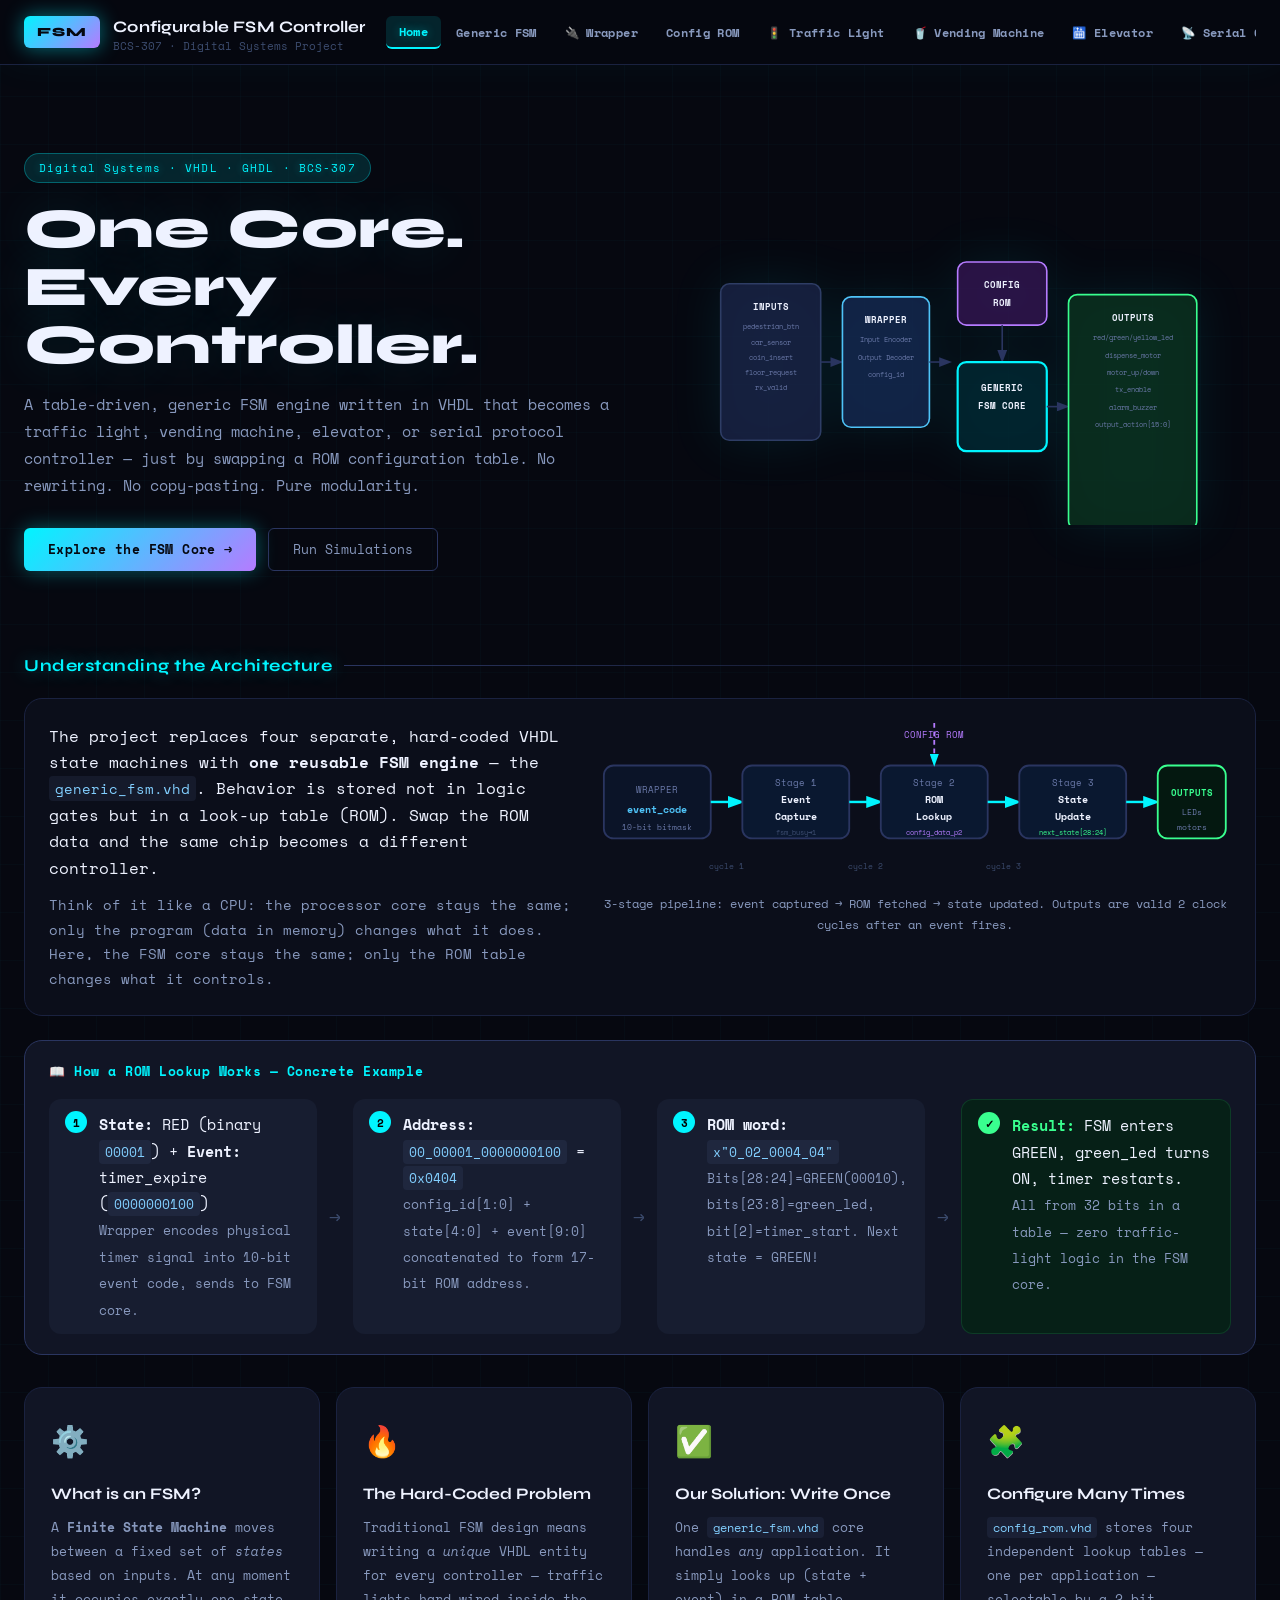
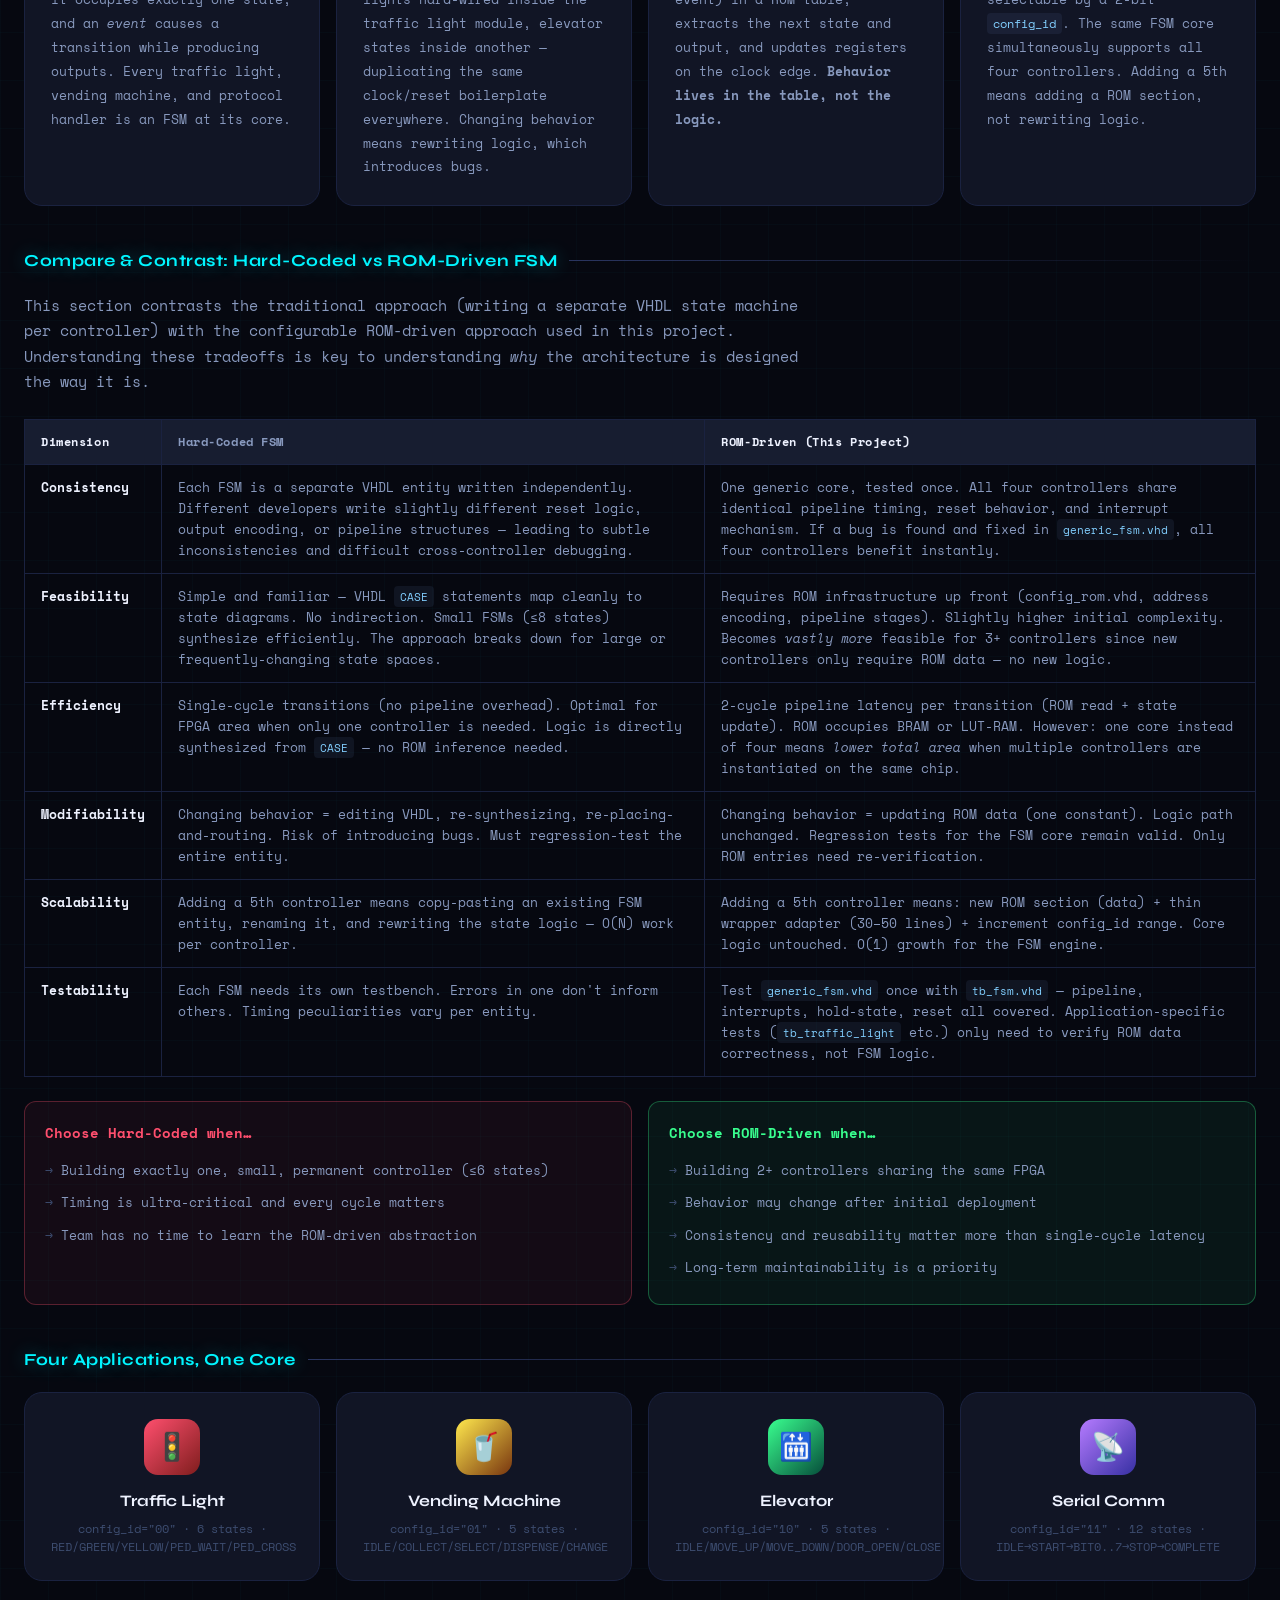
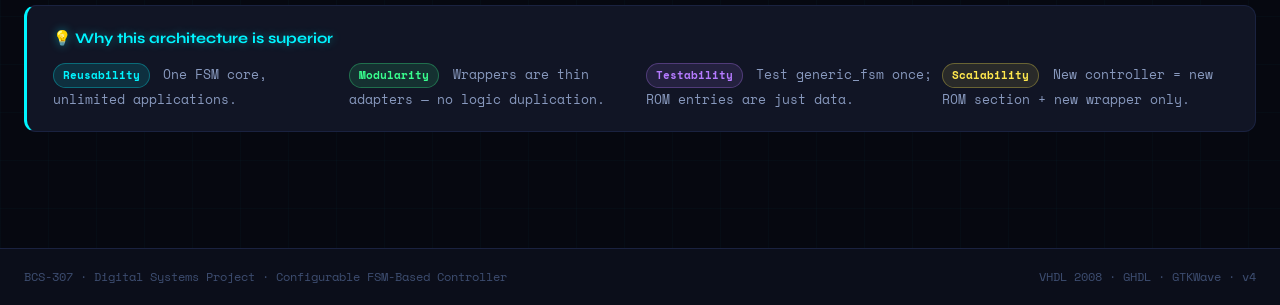
==== commit b8789fb0: "Update index.html" ====
--- a/configurable_fsm/web/index.html
+++ b/configurable_fsm/web/index.html
@@ -29,6 +29,8 @@
       <button class="nav-btn" data-tab="serial">📡 Serial Comm</button>
       <button class="nav-btn" data-tab="simulation">Simulation</button>
       <button class="nav-btn" data-tab="waveform">Waveform Viewer</button>
+      <button class="nav-btn" data-tab="error-handling">&#9888;&#65039; Error Handling</button>
+      <button class="nav-btn" data-tab="ui-development">&#128421;&#65039; UI Development</button>
     </nav>
     <button class="hamburger" id="hamburger">☰</button>
   </div>
@@ -65,8 +67,8 @@
         <line x1="100" y1="150" x2="118" y2="150" stroke="#2a3560" stroke-width="1.5" marker-end="url(#ah)"/>
         <rect x="120" y="90" width="80" height="120" rx="8" fill="rgba(20,40,80,0.8)" stroke="#4fc3f7" stroke-width="1.5"/>
         <text x="160" y="114" fill="#eef2ff" font-family="Space Mono" font-size="8" font-weight="700" text-anchor="middle">WRAPPER</text>
-        <text x="160" y="132" fill="#6b7aaa" font-family="Space Mono" font-size="6.5" text-anchor="middle">Input Decoder</text>
-        <text x="160" y="148" fill="#6b7aaa" font-family="Space Mono" font-size="6.5" text-anchor="middle">Output Encoder</text>
+        <text x="160" y="132" fill="#6b7aaa" font-family="Space Mono" font-size="6.5" text-anchor="middle">Input Encoder</text>
+        <text x="160" y="148" fill="#6b7aaa" font-family="Space Mono" font-size="6.5" text-anchor="middle">Output Decoder</text>
         <text x="160" y="164" fill="#6b7aaa" font-family="Space Mono" font-size="6.5" text-anchor="middle">config_id</text>
         <line x1="200" y1="150" x2="218" y2="150" stroke="#2a3560" stroke-width="1.5" marker-end="url(#ah)"/>
         <rect x="226" y="58"  width="82" height="58" rx="8" fill="rgba(50,20,80,0.8)"  stroke="#b57bff" stroke-width="1.5"/>
@@ -435,7 +437,7 @@
         <div class="em-row"><span class="em-port">output_action[1]</span><span class="em-arrow">→</span><span class="em-signal">yellow_led</span></div>
         <div class="em-row"><span class="em-port">output_action[2]</span><span class="em-arrow">→</span><span class="em-signal">green_led</span></div>
         <div class="em-row"><span class="em-port">output_action[3]</span><span class="em-arrow">→</span><span class="em-signal">ped_signal (pedestrian walk light)</span></div>
-        <div class="em-row"><span class="em-port">fsm_busy</span><span class="em-arrow">→</span><span class="em-signal">gates input decoder (prevents double-firing during pipeline)</span></div>
+        <div class="em-row"><span class="em-port">fsm_busy</span><span class="em-arrow">→</span><span class="em-signal">gates input encoder (prevents double-firing during pipeline)</span></div>
       </div>
     </div>
   </div>
@@ -445,7 +447,7 @@
     <tbody>
       <tr><td><code>clk</code></td><td class="dir-in">IN</td><td>1</td><td>System clock — all registers update on rising edge</td></tr>
       <tr><td><code>reset</code></td><td class="dir-in">IN</td><td>1</td><td>Synchronous reset — forces FSM back to state 0 (IDLE)</td></tr>
-      <tr><td><code>event_code</code></td><td class="dir-in">IN</td><td>10</td><td>Current input event from wrapper's input decoder (bitmask)</td></tr>
+      <tr><td><code>event_code</code></td><td class="dir-in">IN</td><td>10</td><td>Current input event from wrapper's input encoder (bitmask)</td></tr>
       <tr><td><code>config_data</code></td><td class="dir-in">IN</td><td>32</td><td>ROM word: next_state[28:24] + output_action[23:8] + flags[7:0]</td></tr>
       <tr><td><code>config_id</code></td><td class="dir-in">IN</td><td>2</td><td>ROM section selector: 00=TL, 01=VM, 10=EL, 11=SP</td></tr>
       <tr><td><code>interrupt_event</code></td><td class="dir-in">IN</td><td>10</td><td>Special event that forces FSM → IDLE immediately</td></tr>
@@ -557,7 +559,7 @@
       <line x1="155" y1="54" x2="305" y2="54" stroke="#1a2240" stroke-width="1"/>
       <!-- Input decoder -->
       <rect x="162" y="62" width="136" height="46" rx="6" fill="#071828" stroke="#4fc3f7" stroke-width="1"/>
-      <text x="230" y="80" fill="#4fc3f7" font-family="Space Mono" font-size="7.5" font-weight="700" text-anchor="middle">Input Decoder</text>
+      <text x="230" y="80" fill="#4fc3f7" font-family="Space Mono" font-size="7.5" font-weight="700" text-anchor="middle">Input Encoder</text>
       <text x="230" y="92" fill="#6b7aaa" font-family="Space Mono" font-size="6.5" text-anchor="middle">physical signals → 10-bit event_code</text>
       <text x="230" y="102" fill="#6b7aaa" font-family="Space Mono" font-size="6.5" text-anchor="middle">priority encoder + edge detector</text>
       <!-- config_id -->
@@ -617,8 +619,8 @@
     <div class="wtj-card wtj-input">
       <div class="wtj-num">①</div>
       <div class="wtj-body">
-        <div class="wtj-title">Input Decoder — Physical Signals → event_code</div>
-        <p class="wtj-desc">The wrapper's input decoder watches all physical input pins every clock cycle. When it detects an active signal (and the FSM core is not busy), it encodes that signal into a 10-bit one-hot event code and sends it to the generic FSM core. Only one event fires per cycle — the priority encoder decides which if multiple signals arrive simultaneously.</p>
+        <div class="wtj-title">Input Encoder — Physical Signals → event_code</div>
+        <p class="wtj-desc">The wrapper's input encoder watches all physical input pins every clock cycle. When it detects an active signal (and the FSM core is not busy), it <em>encodes</em> that signal into a 10-bit one-hot event code and sends it to the generic FSM core. Only one event fires per cycle — the priority encoder decides which if multiple signals arrive simultaneously.</p>
         <div class="wtj-rules">
           <div class="wtj-rule"><span class="wtj-rule-badge" style="border-color:#4fc3f7">Rule 1</span> Only fires when <code>fsm_busy = '0'</code> — the pipeline gate</div>
           <div class="wtj-rule"><span class="wtj-rule-badge" style="border-color:#ffe84d">Rule 2</span> Priority encoder: one event per cycle (highest priority wins)</div>
@@ -745,7 +747,7 @@
   </div>
 
   <!-- Priority encoder visual -->
-  <div class="section-title">Inside the Input Decoder — Priority Encoder</div>
+  <div class="section-title">Inside the Input Encoder — Priority Encoder</div>
   <div class="wrapper-priority-block">
     <div class="wpb-diagram">
       <svg viewBox="0 0 420 190" xmlns="http://www.w3.org/2000/svg" class="wpb-svg">
@@ -868,7 +870,7 @@
 
     <div class="wcg-item">
       <div class="code-block" style="margin:0">
-        <div class="code-header">Traffic Light — Input Decoder (with fsm_busy gate)</div>
+        <div class="code-header">Traffic Light — Input Encoder (with fsm_busy gate)</div>
 <pre>input_encode : <span class="kw">PROCESS</span>(clk)
 <span class="kw">BEGIN</span>
   <span class="kw">IF</span> rising_edge(clk) <span class="kw">THEN</span>
@@ -1072,14 +1074,14 @@
           <div class="fee-item"><span class="fee-badge" style="background:#ff4f6e">S1 RED</span> Red light ON. All vehicles stopped. Either a car_sensor or pedestrian_btn triggered entry. Timer started.</div>
           <div class="fee-item"><span class="fee-badge" style="background:#39ff8f;color:#000">S2 GREEN</span> Green light ON. Vehicles may proceed. Entered after RED timer expires. Timer started.</div>
           <div class="fee-item"><span class="fee-badge" style="background:#ffe84d;color:#000">S3 YELLOW</span> Yellow light ON. Warning: prepare to stop. Entered after GREEN timer expires. Short timer.</div>
-          <div class="fee-item"><span class="fee-badge" style="background:#4fc3f7;color:#000">S4 PED_WAIT</span> Red ON, pedestrian request queued. Entered from RED or GREEN when pedestrian_btn fires.</div>
+          <div class="fee-item"><span class="fee-badge" style="background:#4fc3f7;color:#000">S4 PED_WAIT</span> Red ON, pedestrian request queued. Entered from RED when pedestrian_btn fires. (From GREEN, ped_btn causes GREEN→RED directly.)</div>
           <div class="fee-item"><span class="fee-badge" style="background:#b57bff">S5 PED_CROSS</span> Red ON + walk signal ON. Pedestrian actively crossing. Entered from PED_WAIT after timer.</div>
         </div>
       </div>
       <div class="fee-section">
         <div class="fee-label">Events (what triggers transitions)</div>
         <div class="fee-items">
-          <div class="fee-item"><span class="fee-ev-badge" style="border-color:#4fc3f7">pedestrian_btn (bit[0]=1)</span> Pedestrian pressed the crossing button. Valid from IDLE, RED, GREEN.</div>
+          <div class="fee-item"><span class="fee-badge" style="border-color:#4fc3f7">pedestrian_btn (bit[0]=1)</span> Pedestrian pressed the crossing button. Valid from IDLE and RED → goes to PED_WAIT. From GREEN → goes directly to RED (immediate stop, no intermediate wait state).</div>
           <div class="fee-item"><span class="fee-ev-badge" style="border-color:#ffe84d">car_sensor (bit[1]=2)</span> Vehicle detected by loop sensor. Valid from IDLE only — triggers entry to RED.</div>
           <div class="fee-item"><span class="fee-ev-badge" style="border-color:#39ff8f">timer_done (bit[2]=4)</span> External timer expired. Drives all phase transitions: RED→GREEN, GREEN→YELLOW, YELLOW→RED, PED_WAIT→PED_CROSS, PED_CROSS→RED.</div>
           <div class="fee-item"><span class="fee-ev-badge" style="border-color:#ff4f6e">INTERRUPT (emergency)</span> Emergency vehicle override. ROM interrupt_en entry forces FSM → IDLE in 1 cycle.</div>
@@ -1099,7 +1101,7 @@
   <div class="section-title">Guided Walkthroughs — from Testbench Cases</div>
   <div class="walkthrough-tabs">
     <button class="wt-tab active" onclick="showWT('traffic','normal')">TB Tests 2–5: Normal Car Cycle</button>
-    <button class="wt-tab" onclick="showWT('traffic','ped-green')">TB Tests 12–15: Ped from GREEN</button>
+    <button class="wt-tab" onclick="showWT('traffic','ped-green')">TB: Ped from GREEN → RED</button>
     <button class="wt-tab" onclick="showWT('traffic','ped-red')">TB Tests 16–19: Ped from RED</button>
   </div>
   <div class="walkthrough-content" id="wt-traffic-normal">
@@ -1113,12 +1115,13 @@
     </div>
   </div>
   <div class="walkthrough-content hidden" id="wt-traffic-ped-green">
-    <div class="wt-title">Pedestrian from GREEN: GREEN → PED_WAIT → PED_CROSS → RED (TB Tests 12–15)</div>
+    <div class="wt-title">Pedestrian from GREEN: GREEN → RED → PED_WAIT → PED_CROSS → RED</div>
     <div class="wt-steps">
-      <div class="wt-step"><div class="wt-step-num">1</div><div class="wt-step-body"><strong>Setup:</strong> reset → car_sensor → timer_done → FSM now in GREEN. <code>green_led='1'</code>. T12 passes.</div></div>
-      <div class="wt-step"><div class="wt-step-num">2</div><div class="wt-step-body"><strong>pulse_sig(pedestrian_btn)</strong>: event_code="01" from GREEN → ROM[00_00010_0000000001]: next_state=PED_WAIT(00100). <code>red_led='1', green_led='0'</code>. T13 passes.</div></div>
-      <div class="wt-step"><div class="wt-step-num">3</div><div class="wt-step-body"><strong>pulse_sig(timer_done)</strong> from PED_WAIT → PED_CROSS(00101). <code>red_led='1', ped_signal='1'</code>. Walk signal on! T14 passes.</div></div>
-      <div class="wt-step"><div class="wt-step-num">4</div><div class="wt-step-body"><strong>pulse_sig(timer_done)</strong> from PED_CROSS → RED(00001). <code>ped_signal='0', red_led='1'</code>. Crossing complete. T15 passes.</div></div>
+      <div class="wt-step"><div class="wt-step-num">1</div><div class="wt-step-body"><strong>Setup:</strong> reset → car_sensor → timer_done → FSM now in GREEN. <code>green_led='1'</code>.</div></div>
+      <div class="wt-step"><div class="wt-step-num">2</div><div class="wt-step-body"><strong>pulse_sig(pedestrian_btn)</strong> while GREEN: ROM[00_00010_0000000001]: next_state=<strong>RED</strong>(00001). <code>red_led='1', green_led='0'</code>. Vehicles stop immediately — GREEN → RED direct transition.</div></div>
+      <div class="wt-step"><div class="wt-step-num">3</div><div class="wt-step-body"><strong>pulse_sig(pedestrian_btn)</strong> from RED → PED_WAIT(00100). Pedestrian crossing queued. Red held.</div></div>
+      <div class="wt-step"><div class="wt-step-num">4</div><div class="wt-step-body"><strong>pulse_sig(timer_done)</strong> from PED_WAIT → PED_CROSS(00101). <code>ped_signal='1'</code>. Walk signal ON!</div></div>
+      <div class="wt-step"><div class="wt-step-num">5</div><div class="wt-step-body"><strong>pulse_sig(timer_done)</strong> from PED_CROSS → RED(00001). <code>ped_signal='0'</code>. Crossing complete. Normal cycle resumes.</div></div>
     </div>
   </div>
   <div class="walkthrough-content hidden" id="wt-traffic-ped-red">
@@ -1236,10 +1239,9 @@
         <line x1="110" y1="155" x2="270" y2="155" stroke="#2a3560" stroke-width="1.5" fill="none" marker-end="url(#ah2)"/>
         <text x="190" y="148" class="trans-label">timer_done=1</text>
 
-        <!-- GREEN self-loop: timer_done=0 AND ped_btn=0 (stay green) -->
+        <!-- GREEN self-loop: timer_done=0 (stay green while timer running) -->
         <path d="M326,138 Q358,110 358,155 Q358,180 326,172" stroke="#39ff8f" stroke-width="1.2" stroke-dasharray="4,3" fill="none" marker-end="url(#ah2)"/>
         <text x="362" y="152" class="trans-label" style="fill:#39ff8f;font-size:5.5px">tmr=0</text>
-        <text x="362" y="161" class="trans-label" style="fill:#39ff8f;font-size:5.5px">ped=0</text>
 
         <!-- GREEN → YELLOW: timer_done=1 (normal) -->
         <line x1="300" y1="185" x2="300" y2="255" stroke="#2a3560" stroke-width="1.5" fill="none" marker-end="url(#ah2)"/>
@@ -1271,9 +1273,10 @@
         <text x="26" y="308" class="trans-label" style="fill:#b57bff;font-weight:700">timer_done=1</text>
         <text x="26" y="318" class="trans-label" style="fill:#b57bff;font-size:5.5px">PED_CROSS→RED</text>
 
-        <!-- GREEN → PED_WAIT: pedestrian_btn=1 (dashed cyan) -->
-        <path d="M283,172 Q220,210 110,272" stroke="#4fc3f7" stroke-width="1.5" stroke-dasharray="5,3" fill="none" marker-end="url(#ah2)"/>
-        <text x="202" y="218" class="trans-label" style="fill:#4fc3f7">ped_btn=1</text>
+        <!-- GREEN → RED: pedestrian_btn=1 (orange dashed, direct to RED) -->
+        <path d="M272,162 Q200,155 112,158" stroke="#ff9d3d" stroke-width="2" stroke-dasharray="6,3" fill="none" marker-end="url(#ah2)"/>
+        <text x="185" y="150" class="trans-label" style="fill:#ff9d3d;font-weight:700">ped_btn=1</text>
+        <text x="185" y="159" class="trans-label" style="fill:#ff9d3d;font-size:5.5px">GREEN→RED</text>
 
         <!-- RED → PED_WAIT: pedestrian_btn=1 (dashed cyan, down the left) -->
         <line x1="80" y1="185" x2="80" y2="255" stroke="#4fc3f7" stroke-width="1.5" stroke-dasharray="5,3" fill="none" marker-end="url(#ah2)"/>
@@ -1353,7 +1356,7 @@
   <div class="embedded-waveform">
     <div class="embedded-waveform-header">📊 Traffic Light FSM — GHDL Simulation Waveform</div>
     <div class="waveform-display" id="wf-embed-traffic" style="min-height:260px;padding:1.1rem;overflow-x:auto"></div>
-    <div class="waveform-explanation"><strong>Reading:</strong> Cycle 2 → <code>event_code=car</code> fires, <code>fsm_busy</code> pulses. Cycle 3 → <code>state_code</code> becomes RED, <code>red_led</code> HIGH. Cycle 7 → <code>timer_done=1</code> → GREEN. Cycle 11 → <code>timer_done=1</code> → YELLOW. Cycle 22 → <code>timer_done=1</code> → <strong>RED</strong> (YELLOW→RED confirmed). Cycle 15 → <code>ped_btn=1</code> while RED → PED_WAIT. Cycle 19 → <code>timer_done=1</code> → PED_CROSS, <code>ped_signal</code> HIGH. Cycle 22 → <code>timer_done=1</code> → <strong>RED</strong> (PED_CROSS→RED confirmed). The <strong>cyan cursor</strong> follows the current simulation step.</div>
+    <div class="waveform-explanation"><strong>Reading:</strong> Cycle 2 → <code>event_code=car</code> fires, <code>fsm_busy</code> HIGH. Cycle 3 → <code>state_code</code>=RED, <code>red_led</code> HIGH. Cycle 7 → <code>timer_done</code> → GREEN. Cycle 11 → <code>timer_done</code> → YELLOW. Cycle 22 → <code>timer_done</code> → <strong>RED</strong> (YELLOW→RED). Cycle 14 → <code>ped_btn</code> while GREEN → <strong>RED directly</strong> (GREEN→RED on pedestrian_btn=1). Cycle 15 → <code>ped_btn</code> from RED → PED_WAIT. Cycle 19 → <code>timer_done</code> → PED_CROSS, <code>ped_signal</code> HIGH. Cycle 22 → <code>timer_done</code> → <strong>RED</strong> (PED_CROSS→RED). Cyan cursor = current simulation step.</div>
     <div class="waveform-legend">
       <span class="wf-leg-item"><span class="wf-dot high"></span>HIGH</span>
       <span class="wf-leg-item"><span class="wf-dot low"></span>LOW</span>
@@ -1793,6 +1796,11 @@
         <!-- DOOR_CLOSE → IDLE: closing complete -->
         <path d="M228,375 Q330,375 330,205 Q330,36 228,36" stroke="#2a3560" stroke-width="1.5" fill="none" marker-end="url(#ah4)"/>
         <text x="334" y="200" class="trans-label">auto</text>
+
+        <!-- IDLE → DOOR_OPEN: direct open request (e.g. already at requested floor) -->
+        <path d="M200,64 Q200,140 200,252" stroke="#39ff8f" stroke-width="1.8" stroke-dasharray="6,3" fill="none" marker-end="url(#ah4)"/>
+        <text x="205" y="165" class="trans-label" style="fill:#39ff8f;font-weight:700">open_req</text>
+        <text x="205" y="174" class="trans-label" style="fill:#39ff8f;font-size:5px">(at floor)</text>
 
         <!-- Emergency path: from any motion/door state → EL_emergency -->
         <!-- MOVE_UP → EMERGENCY -->
@@ -2405,6 +2413,481 @@
   </div>
 </section>
 
+
+<!-- ERROR HANDLING TAB -->
+<section class="tab" id="tab-error-handling">
+  <div class="page-header">
+    <h2>&#9888;&#65039; Error Handling</h2>
+    <p>What can go wrong, why it happens, and exactly how to fix it &mdash; layer by layer</p>
+  </div>
+
+  <div class="eh-intro-block">
+    <p class="eh-intro-text">Error handling means <strong>detecting problems early, reporting them clearly, and recovering safely</strong>. In this project there are four layers that must all work together: the browser front-end, the Flask Python server, the GHDL VHDL simulator, and the VHDL source itself. If any layer fails without a clear message, the whole system looks like it has &ldquo;crashed&rdquo; with no obvious fix.</p>
+    <div class="eh-intro-facts">
+      <div class="eh-fact"><span class="eh-fact-icon" style="color:var(--cyan)">4</span><span>System layers</span></div>
+      <div class="eh-fact"><span class="eh-fact-icon" style="color:var(--yellow)">24</span><span>VHDL improvements</span></div>
+      <div class="eh-fact"><span class="eh-fact-icon" style="color:var(--green)">5</span><span>Files improved</span></div>
+      <div class="eh-fact"><span class="eh-fact-icon" style="color:var(--red)">0</span><span>Silent failures</span></div>
+    </div>
+  </div>
+
+  <div class="section-title">The Four-Layer System</div>
+  <div class="eh-flow">
+    <div class="eh-flow-box" style="border-color:var(--cyan)">
+      <div class="eh-flow-icon">&#127760;</div>
+      <div class="eh-flow-label">Browser</div>
+      <div class="eh-flow-sub">HTML/CSS/JS<br>index.html</div>
+    </div>
+    <div class="eh-flow-arrow">&rarr;</div>
+    <div class="eh-flow-box" style="border-color:var(--purple)">
+      <div class="eh-flow-icon">&#128013;</div>
+      <div class="eh-flow-label">Flask Server</div>
+      <div class="eh-flow-sub">sim_server.py<br>localhost:5000</div>
+    </div>
+    <div class="eh-flow-arrow">&rarr;</div>
+    <div class="eh-flow-box" style="border-color:var(--yellow)">
+      <div class="eh-flow-icon">&#9881;&#65039;</div>
+      <div class="eh-flow-label">GHDL</div>
+      <div class="eh-flow-sub">Compiles &amp;<br>runs VHDL</div>
+    </div>
+    <div class="eh-flow-arrow">&rarr;</div>
+    <div class="eh-flow-box" style="border-color:var(--green)">
+      <div class="eh-flow-icon">&#128200;</div>
+      <div class="eh-flow-label">VCD Parser</div>
+      <div class="eh-flow-sub">Extracts signals<br>&amp; cycles</div>
+    </div>
+    <div class="eh-flow-arrow">&rarr;</div>
+    <div class="eh-flow-box" style="border-color:var(--cyan)">
+      <div class="eh-flow-icon">&#128444;&#65039;</div>
+      <div class="eh-flow-label">Waveform UI</div>
+      <div class="eh-flow-sub">Displays real<br>FSM execution</div>
+    </div>
+  </div>
+  <p style="font-size:.8rem;color:var(--txt-2);text-align:center;margin-top:.5rem">Each arrow is a possible failure point. Every layer has its own checks so nothing fails silently.</p>
+
+  <div class="section-title">Layer 1 &mdash; Setup &amp; Environment Errors</div>
+  <div class="eh-cards">
+
+    <div class="eh-card eh-red">
+      <div class="eh-card-head"><span class="eh-icon">&#10060;</span>GHDL not found on PATH</div>
+      <div class="eh-card-body">
+        <div class="eh-row"><span class="eh-tag eh-tag-prob">Problem</span><span>Running <code>ghdl --version</code> fails or returns &ldquo;command not found&rdquo;.</span></div>
+        <div class="eh-row"><span class="eh-tag eh-tag-cause">Cause</span><span>GHDL is not installed, or installed but not on the system PATH.</span></div>
+        <div class="eh-row"><span class="eh-tag eh-tag-fix">Fix</span><span>Install: <code>sudo apt install ghdl</code> or <code>brew install ghdl</code>. Verify: <code>ghdl --version</code>.</span></div>
+      </div>
+    </div>
+
+    <div class="eh-card eh-red">
+      <div class="eh-card-head"><span class="eh-icon">&#10060;</span>Python / Flask not installed</div>
+      <div class="eh-card-body">
+        <div class="eh-row"><span class="eh-tag eh-tag-prob">Problem</span><span>Running <code>python sim_server.py</code> fails immediately.</span></div>
+        <div class="eh-row"><span class="eh-tag eh-tag-cause">Cause</span><span>Python 3 not installed, or <code>flask</code> / <code>flask-cors</code> packages missing.</span></div>
+        <div class="eh-row"><span class="eh-tag eh-tag-fix">Fix</span><span><code>pip install flask flask-cors</code> then re-run the server.</span></div>
+      </div>
+    </div>
+
+    <div class="eh-card eh-yellow">
+      <div class="eh-card-head"><span class="eh-icon">&#9888;&#65039;</span>Backend server not running</div>
+      <div class="eh-card-body">
+        <div class="eh-row"><span class="eh-tag eh-tag-prob">Problem</span><span>RUN VHDL shows &#128308; Offline badge or network error in console.</span></div>
+        <div class="eh-row"><span class="eh-tag eh-tag-cause">Cause</span><span><code>sim_server.py</code> was never started or was closed.</span></div>
+        <div class="eh-row"><span class="eh-tag eh-tag-fix">Fix</span><span>In a terminal inside <code>configurable_fsm/</code> run: <code>python sim_server.py</code>. Keep that terminal open.</span></div>
+      </div>
+    </div>
+
+    <div class="eh-card eh-yellow">
+      <div class="eh-card-head"><span class="eh-icon">&#9888;&#65039;</span>Opened via file:// instead of localhost</div>
+      <div class="eh-card-body">
+        <div class="eh-row"><span class="eh-tag eh-tag-prob">Problem</span><span>RUN VHDL causes a page reload or the browser blocks the request entirely.</span></div>
+        <div class="eh-row"><span class="eh-tag eh-tag-cause">Cause</span><span>Some browsers block <code>fetch()</code> to localhost when the page is loaded as <code>file://</code> due to CORS policy.</span></div>
+        <div class="eh-row"><span class="eh-tag eh-tag-fix">Fix</span><span>Serve locally: <code>python -m http.server 8080</code> then open <code>http://localhost:8080</code>.</span></div>
+      </div>
+    </div>
+
+  </div>
+
+  <div class="section-title">Layer 2 &mdash; VHDL Compilation &amp; Simulation Errors</div>
+  <div class="eh-cards">
+
+    <div class="eh-card eh-red">
+      <div class="eh-card-head"><span class="eh-icon">&#10060;</span>Missing VHDL source files</div>
+      <div class="eh-card-body">
+        <div class="eh-row"><span class="eh-tag eh-tag-prob">Problem</span><span>GHDL analyze step fails: &ldquo;cannot open&rdquo; or &ldquo;file not found&rdquo;.</span></div>
+        <div class="eh-row"><span class="eh-tag eh-tag-cause">Cause</span><span>One or more <code>.vhd</code> source files are missing from <code>src/</code>.</span></div>
+        <div class="eh-row"><span class="eh-tag eh-tag-fix">Fix</span><span>Check all six files exist: <code>generic_fsm.vhd</code>, <code>config_rom.vhd</code>, and all four wrappers in <code>configurable_fsm/src/</code>.</span></div>
+      </div>
+    </div>
+
+    <div class="eh-card eh-red">
+      <div class="eh-card-head"><span class="eh-icon">&#10060;</span>VHDL compilation errors</div>
+      <div class="eh-card-body">
+        <div class="eh-row"><span class="eh-tag eh-tag-prob">Problem</span><span>GHDL <code>-a</code> step fails with syntax or type errors in the console.</span></div>
+        <div class="eh-row"><span class="eh-tag eh-tag-cause">Cause</span><span>VHDL syntax mistake, wrong standard version, or signal type mismatch.</span></div>
+        <div class="eh-row"><span class="eh-tag eh-tag-fix">Fix</span><span>The error includes file name and line number. Fix the VHDL. Always use <code>ghdl -a --std=08 file.vhd</code>.</span></div>
+      </div>
+    </div>
+
+    <div class="eh-card eh-yellow">
+      <div class="eh-card-head"><span class="eh-icon">&#9888;&#65039;</span>Missing testbench file</div>
+      <div class="eh-card-body">
+        <div class="eh-row"><span class="eh-tag eh-tag-prob">Problem</span><span>Server reports &ldquo;Testbench not found&rdquo; for the selected FSM.</span></div>
+        <div class="eh-row"><span class="eh-tag eh-tag-cause">Cause</span><span>The <code>tb/</code> directory is missing the required testbench, e.g. <code>tb_traffic_light.vhd</code>.</span></div>
+        <div class="eh-row"><span class="eh-tag eh-tag-fix">Fix</span><span>Ensure all five testbenches are in <code>configurable_fsm/tb/</code>. Check filename matches exactly.</span></div>
+      </div>
+    </div>
+
+    <div class="eh-card eh-yellow">
+      <div class="eh-card-head"><span class="eh-icon">&#9888;&#65039;</span>VCD file not generated</div>
+      <div class="eh-card-body">
+        <div class="eh-row"><span class="eh-tag eh-tag-prob">Problem</span><span>Console shows &ldquo;Simulation ran but no VCD was produced&rdquo;.</span></div>
+        <div class="eh-row"><span class="eh-tag eh-tag-cause">Cause</span><span>GHDL simulation ended with a fatal assertion, or <code>vcd_out/</code> has permission issues.</span></div>
+        <div class="eh-row"><span class="eh-tag eh-tag-fix">Fix</span><span>Check GHDL output for assertion messages. Verify write permission on <code>configurable_fsm/vcd_out/</code>.</span></div>
+      </div>
+    </div>
+
+    <div class="eh-card eh-green">
+      <div class="eh-card-head"><span class="eh-icon">&#10003;</span>Simulation finishes but shows FAIL lines</div>
+      <div class="eh-card-body">
+        <div class="eh-row"><span class="eh-tag eh-tag-prob">Problem</span><span>Console shows <code>FAIL:</code> lines but VCD is still produced.</span></div>
+        <div class="eh-row"><span class="eh-tag eh-tag-cause">Cause</span><span>Testbench <code>ASSERT</code> statements detected unexpected FSM output. Normal during development.</span></div>
+        <div class="eh-row"><span class="eh-tag eh-tag-fix">Fix</span><span>The FAIL message tells you which test failed and what was expected vs received. Debug the ROM entry for that transition.</span></div>
+      </div>
+    </div>
+
+  </div>
+
+  <div class="section-title">Layer 3 &mdash; VHDL Hardware Error Guards</div>
+  <p style="color:var(--txt-2);font-size:.85rem;margin-bottom:1.25rem;line-height:1.7">The improved VHDL files add hardware-level guards that detect bad conditions and assert observable error signals visible in the VCD waveform.</p>
+
+  <div class="eh-vhdl-grid">
+
+    <div class="eh-vhdl-card">
+      <div class="eh-vhdl-header" style="border-color:var(--cyan)">
+        <span class="eh-vhdl-file">generic_fsm_improved.vhd</span>
+        <span class="eh-vhdl-port">&#8594; <code>fsm_error</code> OUT port</span>
+      </div>
+      <div class="eh-vhdl-items">
+        <div class="eh-vhdl-item">
+          <span class="eh-vhdl-tag" style="background:rgba(220,38,38,0.15);color:var(--red)">ROM Miss</span>
+          <span>If (state, event) returns all-zero ROM word, state forced to IDLE and <code>fsm_error</code> pulses HIGH. Was previously a silent reset.</span>
+        </div>
+        <div class="eh-vhdl-item">
+          <span class="eh-vhdl-tag" style="background:rgba(220,38,38,0.15);color:var(--red)">Reserved Bits</span>
+          <span>ROM bits [31:29] and [7:4] must be zero. Non-zero rejects the entry, forces IDLE, pulses <code>fsm_error</code>. Catches corrupted ROM.</span>
+        </div>
+        <div class="eh-vhdl-item">
+          <span class="eh-vhdl-tag" style="background:rgba(220,38,38,0.15);color:var(--red)">Invalid State</span>
+          <span>Next-state field must be &le; 15. Values 16&ndash;31 force IDLE instead of entering undefined territory.</span>
+        </div>
+      </div>
+    </div>
+
+    <div class="eh-vhdl-card">
+      <div class="eh-vhdl-header" style="border-color:var(--green)">
+        <span class="eh-vhdl-file">elevator_wrapper_improved.vhd</span>
+        <span class="eh-vhdl-port">&#8594; Safety interlocks</span>
+      </div>
+      <div class="eh-vhdl-items">
+        <div class="eh-vhdl-item">
+          <span class="eh-vhdl-tag" style="background:rgba(5,150,105,0.15);color:var(--green)">Motor Interlock</span>
+          <span><code>motor_up</code> and <code>motor_down</code> can never both be HIGH simultaneously. Combinatorial AND-NOT gate enforced in silicon regardless of ROM.</span>
+        </div>
+        <div class="eh-vhdl-item">
+          <span class="eh-vhdl-tag" style="background:rgba(5,150,105,0.15);color:var(--green)">Door Timeout</span>
+          <span>Saturating counter. Stuck <code>door_sensor</code> HIGH for 500,000 cycles (5 ms at 100 MHz) forces a synthetic close event.</span>
+        </div>
+        <div class="eh-vhdl-item">
+          <span class="eh-vhdl-tag" style="background:rgba(5,150,105,0.15);color:var(--green)">Floor Latch</span>
+          <span>New floor request only accepted in IDLE. Mid-journey re-targeting blocked to prevent stopping between floors.</span>
+        </div>
+      </div>
+    </div>
+
+    <div class="eh-vhdl-card">
+      <div class="eh-vhdl-header" style="border-color:var(--yellow)">
+        <span class="eh-vhdl-file">vending_wrapper_improved.vhd</span>
+        <span class="eh-vhdl-port">&#8594; Race &amp; timeout fixes</span>
+      </div>
+      <div class="eh-vhdl-items">
+        <div class="eh-vhdl-item">
+          <span class="eh-vhdl-tag" style="background:rgba(217,119,6,0.15);color:var(--yellow)">Edge Detect</span>
+          <span>Rising-edge detection on <code>coin_insert</code> prevents double-counting when coin stays HIGH across the pipeline busy cycle.</span>
+        </div>
+        <div class="eh-vhdl-item">
+          <span class="eh-vhdl-tag" style="background:rgba(217,119,6,0.15);color:var(--yellow)">Idle Timeout</span>
+          <span>5-second inactivity counter in COLLECT. On expiry the cancel interrupt fires &mdash; coins refunded, machine unblocked automatically.</span>
+        </div>
+        <div class="eh-vhdl-item">
+          <span class="eh-vhdl-tag" style="background:rgba(217,119,6,0.15);color:var(--yellow)">Wider Refund</span>
+          <span>Interrupt change-return now covers COLLECT, SELECT, and DISPENSE &mdash; not COLLECT only. Cancel from any active state always refunds.</span>
+        </div>
+      </div>
+    </div>
+
+    <div class="eh-vhdl-card">
+      <div class="eh-vhdl-header" style="border-color:var(--purple)">
+        <span class="eh-vhdl-file">traffic_light_wrapper_improved.vhd</span>
+        <span class="eh-vhdl-port">&#8594; <code>input_conflict</code>, <code>fault_err</code></span>
+      </div>
+      <div class="eh-vhdl-items">
+        <div class="eh-vhdl-item">
+          <span class="eh-vhdl-tag" style="background:rgba(181,123,255,0.15);color:var(--purple)">Input Conflict</span>
+          <span>Simultaneous <code>pedestrian_btn</code> + <code>car_sensor</code> + <code>timer_done</code> asserts <code>input_conflict</code> &mdash; indicates wiring fault or bounce.</span>
+        </div>
+        <div class="eh-vhdl-item">
+          <span class="eh-vhdl-tag" style="background:rgba(181,123,255,0.15);color:var(--purple)">Fault Detect</span>
+          <span><code>timer_done</code> arriving while FSM is in IDLE means timer was never stopped. <code>fault_err</code> asserts for 10 ms to flag the hardware fault.</span>
+        </div>
+        <div class="eh-vhdl-item">
+          <span class="eh-vhdl-tag" style="background:rgba(181,123,255,0.15);color:var(--purple)">Interrupt Live</span>
+          <span>Pedestrian button now wired as <code>interrupt_event</code>. Was previously <code>(OTHERS =&gt; '0')</code> &mdash; interrupt mechanism was completely disabled.</span>
+        </div>
+      </div>
+    </div>
+
+    <div class="eh-vhdl-card">
+      <div class="eh-vhdl-header" style="border-color:var(--blue)">
+        <span class="eh-vhdl-file">serial_wrapper_improved.vhd</span>
+        <span class="eh-vhdl-port">&#8594; <code>frame_err</code>, <code>tx_data_valid</code></span>
+      </div>
+      <div class="eh-vhdl-items">
+        <div class="eh-vhdl-item">
+          <span class="eh-vhdl-tag" style="background:rgba(79,195,247,0.15);color:var(--blue)">Reset Guard</span>
+          <span>System reset during transfer no longer triggers false <code>parity_err</code>. Reset is now checked in the detection condition.</span>
+        </div>
+        <div class="eh-vhdl-item">
+          <span class="eh-vhdl-tag" style="background:rgba(79,195,247,0.15);color:var(--blue)">Frame Error</span>
+          <span><code>tx_ready</code> rising while FSM is not at IDLE or COMPLETE means transmitter out of sync &mdash; <code>frame_err</code> flags it.</span>
+        </div>
+        <div class="eh-vhdl-item">
+          <span class="eh-vhdl-tag" style="background:rgba(79,195,247,0.15);color:var(--blue)">Idle Pattern</span>
+          <span><code>tx_data</code> drives <code>0xFF</code> when idle. An idle bus is now clearly distinguishable from a valid null byte.</span>
+        </div>
+      </div>
+    </div>
+
+  </div>
+
+  <div class="section-title">Complete Improvements Summary</div>
+  <div class="port-table-wrap">
+    <table class="port-table">
+      <thead><tr><th>File</th><th>Improvement</th><th>Type</th><th>New Port</th></tr></thead>
+      <tbody>
+        <tr><td><code>generic_fsm</code></td><td>ROM miss detection</td><td><span class="eh-type eh-type-err">Error detect</span></td><td><code>fsm_error</code></td></tr>
+        <tr><td><code>generic_fsm</code></td><td>Reserved bits check</td><td><span class="eh-type eh-type-err">Error detect</span></td><td>&mdash;</td></tr>
+        <tr><td><code>generic_fsm</code></td><td>Invalid next-state guard</td><td><span class="eh-type eh-type-err">Error detect</span></td><td>&mdash;</td></tr>
+        <tr><td><code>elevator_wrapper</code></td><td>Motor mutual-exclusion interlock</td><td><span class="eh-type eh-type-safe">Safety</span></td><td>&mdash;</td></tr>
+        <tr><td><code>elevator_wrapper</code></td><td>Weight sensor motor cut</td><td><span class="eh-type eh-type-safe">Safety</span></td><td>&mdash;</td></tr>
+        <tr><td><code>elevator_wrapper</code></td><td>Door-open timeout counter</td><td><span class="eh-type eh-type-rec">Recovery</span></td><td>&mdash;</td></tr>
+        <tr><td><code>elevator_wrapper</code></td><td>Emergency light hold</td><td><span class="eh-type eh-type-rel">Reliability</span></td><td>&mdash;</td></tr>
+        <tr><td><code>elevator_wrapper</code></td><td>Floor latch guard</td><td><span class="eh-type eh-type-race">Race fix</span></td><td>&mdash;</td></tr>
+        <tr><td><code>vending_wrapper</code></td><td>Rising-edge detect on coin</td><td><span class="eh-type eh-type-race">Race fix</span></td><td>&mdash;</td></tr>
+        <tr><td><code>vending_wrapper</code></td><td>Collect-state idle timeout</td><td><span class="eh-type eh-type-rec">Recovery</span></td><td>&mdash;</td></tr>
+        <tr><td><code>vending_wrapper</code></td><td>Out-of-stock display override</td><td><span class="eh-type eh-type-ux">UX</span></td><td>&mdash;</td></tr>
+        <tr><td><code>vending_wrapper</code></td><td>Wider interrupt change coverage</td><td><span class="eh-type eh-type-log">Logic</span></td><td>&mdash;</td></tr>
+        <tr><td><code>traffic_wrapper</code></td><td>Interrupt event enabled</td><td><span class="eh-type eh-type-log">Logic</span></td><td>&mdash;</td></tr>
+        <tr><td><code>traffic_wrapper</code></td><td>Input conflict detection</td><td><span class="eh-type eh-type-err">Error detect</span></td><td><code>input_conflict</code></td></tr>
+        <tr><td><code>traffic_wrapper</code></td><td>Fault on unexpected timer</td><td><span class="eh-type eh-type-err">Error detect</span></td><td><code>fault_err</code></td></tr>
+        <tr><td><code>serial_wrapper</code></td><td>Reset gate on parity_err</td><td><span class="eh-type eh-type-log">Logic</span></td><td>&mdash;</td></tr>
+        <tr><td><code>serial_wrapper</code></td><td>Frame error detection</td><td><span class="eh-type eh-type-err">Error detect</span></td><td><code>frame_err</code></td></tr>
+        <tr><td><code>serial_wrapper</code></td><td>0xFF idle bus pattern</td><td><span class="eh-type eh-type-ux">UX</span></td><td>&mdash;</td></tr>
+        <tr><td><code>serial_wrapper</code></td><td>tx_data_valid qualifier</td><td><span class="eh-type eh-type-log">Logic</span></td><td><code>tx_data_valid</code></td></tr>
+      </tbody>
+    </table>
+  </div>
+
+  <div class="prof-box" style="margin-top:1.5rem">
+    <div class="prof-title">&#127979; Viva Summary &mdash; Error Handling</div>
+    <p>&ldquo;Error handling works at three levels: the frontend shows clear messages when the backend is unreachable; the Flask server validates each step of the GHDL pipeline and returns structured JSON errors; and the improved VHDL files add hardware guards &mdash; ROM miss detection, motor interlocks, timeout counters, and frame error signals &mdash; so that no fault is silent.&rdquo;</p>
+  </div>
+
+</section>
+
+<!-- UI DEVELOPMENT TAB -->
+<section class="tab" id="tab-ui-development">
+  <div class="page-header">
+    <h2>&#128421;&#65039; UI Development</h2>
+    <p>How the website was built &mdash; HTML structure, CSS styling, and JavaScript interactivity</p>
+  </div>
+
+  <div class="uid-intro">
+    <p class="uid-intro-text">This website is not a static set of slides. It is a <strong>fully interactive educational FSM simulator</strong> built from scratch using plain HTML, CSS, and JavaScript &mdash; no frameworks, no build tools. Every tab, animation, waveform, and state diagram was written by hand to match the real VHDL hardware behaviour.</p>
+  </div>
+
+  <div class="section-title">The Three Building Blocks</div>
+  <div class="uid-tech-flow">
+    <div class="uid-tech-box" style="border-color:var(--orange)">
+      <div class="uid-tech-icon">&#128196;</div>
+      <div class="uid-tech-name">HTML</div>
+      <div class="uid-tech-role">Structure</div>
+    </div>
+    <div class="uid-tech-arrow">+</div>
+    <div class="uid-tech-box" style="border-color:var(--cyan)">
+      <div class="uid-tech-icon">&#127912;</div>
+      <div class="uid-tech-name">CSS</div>
+      <div class="uid-tech-role">Appearance</div>
+    </div>
+    <div class="uid-tech-arrow">+</div>
+    <div class="uid-tech-box" style="border-color:var(--yellow)">
+      <div class="uid-tech-icon">&#9889;</div>
+      <div class="uid-tech-name">JavaScript</div>
+      <div class="uid-tech-role">Behaviour</div>
+    </div>
+    <div class="uid-tech-arrow">=</div>
+    <div class="uid-tech-box" style="border-color:var(--green);background:rgba(57,255,143,0.06)">
+      <div class="uid-tech-icon">&#127891;</div>
+      <div class="uid-tech-name">Interactive</div>
+      <div class="uid-tech-role">FSM Simulator</div>
+    </div>
+  </div>
+
+  <div class="section-title">HTML &mdash; Page Structure</div>
+  <div class="uid-detail-block uid-html">
+    <div class="uid-detail-label">&#128196; index.html &mdash; ~2,400 lines</div>
+    <div class="uid-detail-grid">
+      <div class="uid-detail-card">
+        <div class="uid-dc-title">Tab System</div>
+        <p>Each tab is a <code>&lt;section class="tab"&gt;</code> element. Only the section with <code>class="tab active"</code> is visible. Clicking a nav button adds/removes the <code>active</code> class via JavaScript.</p>
+      </div>
+      <div class="uid-detail-card">
+        <div class="uid-dc-title">SVG State Diagrams</div>
+        <p>Every FSM state diagram is a hand-coded inline SVG with <code>&lt;circle&gt;</code>, <code>&lt;path&gt;</code>, and <code>&lt;text&gt;</code> elements. <code>data-state</code> attributes let JavaScript highlight the active state circle.</p>
+      </div>
+      <div class="uid-detail-card">
+        <div class="uid-dc-title">Live Demo Panels</div>
+        <p>The intersection, vending machine, elevator, and serial panels are HTML <code>&lt;div&gt;</code> elements. JavaScript updates their classes and inline styles at each animation step.</p>
+      </div>
+      <div class="uid-detail-card">
+        <div class="uid-dc-title">Educational Content</div>
+        <p>Every tab contains state descriptions, event tables, ROM lookup examples, VHDL snippets, guided walkthroughs, and Q&amp;A sections &mdash; all in plain HTML.</p>
+      </div>
+      <div class="uid-detail-card">
+        <div class="uid-dc-title">Waveform Containers</div>
+        <p>Waveform panels are empty <code>&lt;div id="wf-embed-*"&gt;</code> elements. JavaScript builds waveform content dynamically each time the animation step changes the cycle cursor.</p>
+      </div>
+      <div class="uid-detail-card">
+        <div class="uid-dc-title">Simulation Panel</div>
+        <p>The RUN VHDL panel, console, cycle inspector, and live waveform are all in HTML. JavaScript wires the buttons to the Flask backend using <code>fetch()</code> and SSE event streams.</p>
+      </div>
+    </div>
+  </div>
+
+  <div class="section-title">CSS &mdash; Visual Design</div>
+  <div class="uid-detail-block uid-css">
+    <div class="uid-detail-label">&#127912; style.css &mdash; ~1,900 lines</div>
+    <div class="uid-detail-grid">
+      <div class="uid-detail-card">
+        <div class="uid-dc-title">Design System</div>
+        <p>All colours, spacing, and fonts are stored as <strong>CSS custom properties</strong> in <code>:root</code>. Changing <code>--cyan</code> once updates every button, border, and glow across the whole site.</p>
+        <div class="uid-var-row">
+          <span class="uid-swatch" style="background:#060810;border:1px solid #2a3560"></span><code>--bg</code>
+          <span class="uid-swatch" style="background:#00f5ff"></span><code>--cyan</code>
+          <span class="uid-swatch" style="background:#39ff8f"></span><code>--green</code>
+          <span class="uid-swatch" style="background:#ffe84d"></span><code>--yellow</code>
+          <span class="uid-swatch" style="background:#ff4f6e"></span><code>--red</code>
+          <span class="uid-swatch" style="background:#b57bff"></span><code>--purple</code>
+        </div>
+      </div>
+      <div class="uid-detail-card">
+        <div class="uid-dc-title">Dark Neon Theme</div>
+        <p>Background is near-black (<code>#060810</code>). Text is <code>#eef2ff</code>. Accent colours are vivid. <code>drop-shadow</code> and <code>box-shadow</code> create the neon glow effect on state circles and buttons.</p>
+      </div>
+      <div class="uid-detail-card">
+        <div class="uid-dc-title">Responsive Layout</div>
+        <p>CSS Grid and Flexbox are used throughout. All card grids automatically reflow on narrower screens using <code>@media</code> queries and <code>grid-template-columns: repeat(auto-fit, minmax(...))</code>.</p>
+      </div>
+      <div class="uid-detail-card">
+        <div class="uid-dc-title">Waveform Rendering</div>
+        <p>Waveform signals are rows of absolutely-positioned <code>&lt;div&gt;</code> elements. HIGH uses green top-border, LOW uses grey, BUS uses cyan borders, clock uses purple. The cursor is a thin div with cyan glow.</p>
+      </div>
+      <div class="uid-detail-card">
+        <div class="uid-dc-title">Animations</div>
+        <p><code>@keyframes</code> power the state-circle pulse glow, traffic light car movement, elevator shaft travel, serial dot blink, and emergency flash. CSS <code>transition</code> smooths hover states.</p>
+      </div>
+      <div class="uid-detail-card">
+        <div class="uid-dc-title">No External Library</div>
+        <p>Every visual element was written from scratch. No Bootstrap, Tailwind, or component library. Keeps the file small (~90 KB unminified) and fully controllable.</p>
+      </div>
+    </div>
+  </div>
+
+  <div class="section-title">JavaScript &mdash; Interactivity &amp; Backend</div>
+  <div class="uid-detail-block uid-js">
+    <div class="uid-detail-label">&#9889; script.js &mdash; ~1,360 lines</div>
+    <div class="uid-detail-grid">
+      <div class="uid-detail-card">
+        <div class="uid-dc-title">Tab Navigation</div>
+        <p><code>switchTab(tabId)</code> removes <code>active</code> from every <code>.tab</code> and <code>.nav-btn</code>, then adds it to the target. Wired to all nav buttons at page load. No page reload &mdash; single-page app.</p>
+      </div>
+      <div class="uid-detail-card">
+        <div class="uid-dc-title">FSM Animation Engine</div>
+        <p><code>FSM_SEQUENCES</code> holds every FSM step: state index, event label, description, outputs, scene data. <code>_renderStep(fsm)</code> reads the current step and updates the SVG, state bar, demo panel, and waveform cursor simultaneously.</p>
+      </div>
+      <div class="uid-detail-card">
+        <div class="uid-dc-title">State Diagram Highlight</div>
+        <p><code>_svgHighlight(fsm, idx)</code> applies a coloured stroke and drop-shadow glow to the active state circle, plus a CSS <code>state-pulse</code> keyframe animation that makes it breathe.</p>
+      </div>
+      <div class="uid-detail-card">
+        <div class="uid-dc-title">Waveform Renderer</div>
+        <p><code>renderWaveformInContainer()</code> reads <code>WAVEFORM_DATA</code> and builds the waveform DOM: one row per signal, one segment per cycle. Signal-change marks appear where bit values differ. The legend is appended automatically.</p>
+      </div>
+      <div class="uid-detail-card">
+        <div class="uid-dc-title">Backend Communication</div>
+        <p>RUN VHDL uses plain <code>fetch().then().catch()</code> &mdash; no <code>async/await</code>, no <code>AbortController</code>. SSE (<code>EventSource</code>) streams GHDL logs live. Results load with a second fetch and populate the cycle inspector and waveform.</p>
+      </div>
+      <div class="uid-detail-card">
+        <div class="uid-dc-title">Static vs Live Data</div>
+        <p>Every FSM tab has static demo data (<code>WAVEFORM_DATA</code>, <code>FSM_SEQUENCES</code>) working without any backend. Real GHDL data populates <code>_sim.cycles</code> when the backend runs, replacing the demo with actual hardware execution.</p>
+      </div>
+    </div>
+  </div>
+
+  <div class="section-title">Key Design Decisions</div>
+  <div class="card-grid">
+    <div class="card">
+      <div class="card-icon">&#127775;</div>
+      <h3>Educational First</h3>
+      <p>Every design choice prioritised clarity. State names, ROM addresses, and pipeline stages are shown explicitly so a student watching the animation understands <em>why</em> the FSM is in that state, not just <em>that</em> it is.</p>
+    </div>
+    <div class="card">
+      <div class="card-icon">&#128274;</div>
+      <h3>No Page Reloads</h3>
+      <p>RUN VHDL is <code>type="button"</code> with a pure-JS click listener. All network calls use plain <code>fetch().then().catch()</code>. No <code>async/await</code> in the click path, no <code>AbortController</code>, no form submissions.</p>
+    </div>
+    <div class="card">
+      <div class="card-icon">&#128260;</div>
+      <h3>Always Works Offline</h3>
+      <p>The frontend is fully functional without the Flask backend. All FSM animations, waveforms, and educational content work from static data. The backend only adds the real GHDL execution layer on top.</p>
+    </div>
+    <div class="card">
+      <div class="card-icon">&#128230;</div>
+      <h3>No Build Step</h3>
+      <p>Three files: <code>index.html</code>, <code>style.css</code>, <code>script.js</code>. Open in a browser and it works. No npm, no webpack, no transpilation. Easy to submit and demonstrate on any machine.</p>
+    </div>
+  </div>
+
+  <div class="section-title">Project File Overview</div>
+  <div class="port-table-wrap">
+    <table class="port-table">
+      <thead><tr><th>File</th><th>Size</th><th>Purpose</th><th>Key Contents</th></tr></thead>
+      <tbody>
+        <tr><td><code>index.html</code></td><td>~2,400 lines</td><td>All page content</td><td>12 tabs, 4 FSM diagrams (SVG), 4 live demo panels, all educational text</td></tr>
+        <tr><td><code>style.css</code></td><td>~1,900 lines</td><td>All visual styling</td><td>CSS variables, dark theme, card layouts, waveform styles, animations, responsive breakpoints</td></tr>
+        <tr><td><code>script.js</code></td><td>~1,360 lines</td><td>All behaviour</td><td>Tab switching, FSM animations, waveform rendering, SVG highlight, backend API calls, cycle inspector</td></tr>
+        <tr><td><code>sim_server.py</code></td><td>~400 lines</td><td>Backend bridge</td><td>Flask REST API, GHDL subprocess runner, VCD parser, SSE log streaming</td></tr>
+        <tr><td><code>src/*.vhd</code></td><td>6 files</td><td>VHDL design</td><td>generic_fsm, config_rom, 4 application wrappers (improved versions add error guards)</td></tr>
+        <tr><td><code>tb/*.vhd</code></td><td>5 files</td><td>VHDL testbenches</td><td>tb_fsm, tb_traffic_light, tb_vending, tb_elevator, tb_serial</td></tr>
+      </tbody>
+    </table>
+  </div>
+
+  <div class="prof-box" style="margin-top:1.5rem">
+    <div class="prof-title">&#127979; Viva Summary &mdash; UI Development</div>
+    <p>&ldquo;The website is a single-page application built with HTML, CSS, and plain JavaScript &mdash; no frameworks. HTML defines the tab sections and inline SVG diagrams. CSS uses custom properties for the dark neon theme and CSS Grid for responsive layouts. JavaScript handles tab switching, FSM step animations, waveform rendering, and communication with the Flask backend via fetch and SSE. The system works fully offline with static data and adds real GHDL execution when the backend is running.&rdquo;</p>
+  </div>
+
+</section>
+
 </main>
 
 <footer>
@@ -2416,4 +2899,4 @@
 
 <script src="script.js"></script>
 </body>
-</html>+</html>
--- a/configurable_fsm/web/style.css
+++ b/configurable_fsm/web/style.css
@@ -1820,4 +1820,250 @@
   font-family: var(--mono);
   font-weight: 700;
   font-size: .8rem;
-}+}
+
+/* ================================================================
+   WAVEFORM LEGEND (auto-injected by renderWaveformInContainer)
+   + Active state glow + Signal transition marks
+   ================================================================ */
+
+/* Auto legend appended to every waveform panel */
+.wf-auto-legend {
+  display: flex;
+  flex-wrap: wrap;
+  gap: .6rem 1.1rem;
+  align-items: center;
+  padding: .5rem .75rem;
+  margin-top: .35rem;
+  background: var(--bg-2);
+  border-top: 1px solid var(--border);
+  border-radius: 0 0 var(--r-sm) var(--r-sm);
+  font-size: .68rem;
+  font-family: var(--mono);
+}
+
+.wf-leg-cursor { color: var(--cyan); }
+.wf-leg-change  { color: var(--yellow); }
+
+/* Legend dot for the cursor */
+.wf-dot.cursor {
+  display: inline-block;
+  width: 2px; height: 12px;
+  background: var(--cyan);
+  box-shadow: 0 0 6px var(--cyan);
+  border-radius: 1px;
+  vertical-align: middle;
+  margin-right: 3px;
+}
+
+/* Legend dot for signal transitions */
+.wf-dot.change {
+  display: inline-block;
+  width: 10px; height: 10px;
+  border-left: 2px solid var(--yellow);
+  background: transparent;
+  vertical-align: middle;
+  margin-right: 3px;
+}
+
+/* Active state glow animation for SVG state circles */
+@keyframes state-pulse {
+  0%   { filter: drop-shadow(0 0 10px currentColor) drop-shadow(0 0 20px currentColor); }
+  50%  { filter: drop-shadow(0 0 18px currentColor) drop-shadow(0 0 36px currentColor); }
+  100% { filter: drop-shadow(0 0 10px currentColor) drop-shadow(0 0 20px currentColor); }
+}
+
+.state-circle.active-state {
+  animation: state-pulse 1.2s ease-in-out infinite;
+}
+
+/* Waveform title styling */
+.wf-title {
+  font-size: .72rem;
+  font-family: var(--mono);
+  color: var(--txt-3);
+  padding: .3rem .5rem .4rem;
+  letter-spacing: .04em;
+  text-transform: uppercase;
+}
+
+/* Signal change border already applied inline; ensure it doesn't overflow */
+.wf-segment { overflow: hidden; }
+
+/* Elevator: IDLE→DOOR_OPEN arrow label styling (green dashed) */
+.trans-label-green { fill: #39ff8f; font-weight: 700; }
+/* ================================================================
+   ERROR HANDLING TAB  +  UI DEVELOPMENT TAB
+   ================================================================ */
+
+/* ── Error Handling intro ── */
+.eh-intro-block {
+  background: var(--bg-1);
+  border: 1px solid var(--border);
+  border-left: 4px solid var(--cyan);
+  border-radius: var(--r-md);
+  padding: 1.25rem 1.5rem;
+  margin-bottom: 1.5rem;
+}
+.eh-intro-text { color: var(--txt-2); line-height: 1.75; font-size: .9rem; }
+.eh-intro-facts {
+  display: flex; flex-wrap: wrap; gap: 1rem;
+  margin-top: 1rem;
+}
+.eh-fact {
+  display: flex; align-items: center; gap: .5rem;
+  background: var(--bg-2); border: 1px solid var(--border);
+  border-radius: var(--r-md); padding: .5rem 1rem;
+  font-size: .78rem; color: var(--txt-2);
+}
+.eh-fact-icon { font-size: 1.5rem; font-weight: 700; font-family: var(--mono); }
+
+/* ── Four-layer flow diagram ── */
+.eh-flow {
+  display: flex; align-items: center; flex-wrap: wrap;
+  gap: .5rem; justify-content: center;
+  background: var(--bg-1); border: 1px solid var(--border);
+  border-radius: var(--r-lg); padding: 1.5rem; margin-bottom: 1rem;
+}
+.eh-flow-box {
+  background: var(--bg-2); border: 2px solid; border-radius: var(--r-md);
+  padding: .75rem 1rem; text-align: center; min-width: 100px;
+}
+.eh-flow-icon { font-size: 1.5rem; margin-bottom: .3rem; }
+.eh-flow-label { font-size: .78rem; font-weight: 700; color: var(--txt); font-family: var(--mono); }
+.eh-flow-sub   { font-size: .65rem; color: var(--txt-3); margin-top: .2rem; line-height: 1.4; }
+.eh-flow-arrow { font-size: 1.4rem; color: var(--txt-3); padding: 0 .25rem; }
+
+/* ── Problem/Cause/Fix cards ── */
+.eh-cards { display: flex; flex-direction: column; gap: .9rem; margin-bottom: 1.5rem; }
+
+.eh-card { border-radius: var(--r-md); overflow: hidden; border: 1px solid; }
+.eh-red    { border-color: rgba(220,38,38,0.35);  background: rgba(220,38,38,0.04); }
+.eh-yellow { border-color: rgba(255,232,77,0.35);  background: rgba(255,232,77,0.03); }
+.eh-green  { border-color: rgba(57,255,143,0.35); background: rgba(57,255,143,0.04); }
+
+.eh-card-head {
+  display: flex; align-items: center; gap: .6rem;
+  padding: .65rem 1rem; font-size: .82rem; font-weight: 700;
+  color: var(--txt); background: var(--bg-2);
+  border-bottom: 1px solid var(--border);
+  font-family: var(--mono);
+}
+.eh-icon { font-size: 1rem; }
+.eh-card-body { padding: .75rem 1rem; display: flex; flex-direction: column; gap: .45rem; }
+.eh-row { display: flex; gap: .6rem; align-items: flex-start; font-size: .8rem; color: var(--txt-2); line-height: 1.55; }
+
+.eh-tag { display: inline-flex; padding: .15rem .55rem; border-radius: var(--r-sm);
+  font-size: .65rem; font-weight: 700; font-family: var(--mono);
+  white-space: nowrap; flex-shrink: 0; }
+.eh-tag-prob  { background: rgba(220,38,38,0.18); color: var(--red); }
+.eh-tag-cause { background: rgba(255,232,77,0.15); color: var(--yellow); }
+.eh-tag-fix   { background: rgba(57,255,143,0.15); color: var(--green); }
+
+/* ── VHDL improvement cards ── */
+.eh-vhdl-grid {
+  display: grid; grid-template-columns: repeat(auto-fit, minmax(300px,1fr));
+  gap: 1rem; margin-bottom: 1.5rem;
+}
+.eh-vhdl-card {
+  background: var(--bg-1); border: 1px solid var(--border);
+  border-radius: var(--r-lg); overflow: hidden;
+}
+.eh-vhdl-header {
+  display: flex; flex-wrap: wrap; align-items: center; gap: .5rem;
+  padding: .65rem 1rem; background: var(--bg-2);
+  border-bottom: 1px solid var(--border); border-left: 3px solid;
+}
+.eh-vhdl-file { font-family: var(--mono); font-size: .72rem; font-weight: 700; color: var(--txt); }
+.eh-vhdl-port { font-family: var(--mono); font-size: .7rem; color: var(--txt-3); }
+.eh-vhdl-items { display: flex; flex-direction: column; gap: .5rem; padding: .75rem 1rem; }
+.eh-vhdl-item {
+  display: flex; gap: .6rem; align-items: flex-start;
+  font-size: .78rem; color: var(--txt-2); line-height: 1.55;
+}
+.eh-vhdl-tag {
+  display: inline-flex; padding: .15rem .55rem; border-radius: var(--r-sm);
+  font-size: .65rem; font-weight: 700; font-family: var(--mono);
+  white-space: nowrap; flex-shrink: 0;
+}
+
+/* ── Summary table type badges ── */
+.eh-type {
+  display: inline-block; padding: .15rem .5rem; border-radius: var(--r-sm);
+  font-size: .65rem; font-family: var(--mono); font-weight: 700;
+}
+.eh-type-err  { background: rgba(220,38,38,0.15); color: var(--red); }
+.eh-type-safe { background: rgba(57,255,143,0.15); color: var(--green); }
+.eh-type-rec  { background: rgba(79,195,247,0.15); color: var(--blue); }
+.eh-type-rel  { background: rgba(181,123,255,0.15); color: var(--purple); }
+.eh-type-race { background: rgba(255,232,77,0.15); color: var(--yellow); }
+.eh-type-log  { background: rgba(255,157,61,0.15); color: var(--orange); }
+.eh-type-ux   { background: rgba(0,245,255,0.12); color: var(--cyan); }
+
+/* ─────────────────────────────────────── */
+/* ── UI Development tab ──────────────── */
+/* ─────────────────────────────────────── */
+
+.uid-intro {
+  background: var(--bg-1); border: 1px solid var(--border);
+  border-left: 4px solid var(--cyan); border-radius: var(--r-md);
+  padding: 1.25rem 1.5rem; margin-bottom: 1.5rem;
+}
+.uid-intro-text { color: var(--txt-2); line-height: 1.75; font-size: .9rem; }
+
+/* Three-tech flow */
+.uid-tech-flow {
+  display: flex; align-items: center; flex-wrap: wrap;
+  gap: .75rem; justify-content: center;
+  background: var(--bg-1); border: 1px solid var(--border);
+  border-radius: var(--r-lg); padding: 1.5rem; margin-bottom: 1.5rem;
+}
+.uid-tech-box {
+  background: var(--bg-2); border: 2px solid;
+  border-radius: var(--r-md); padding: 1rem 1.25rem;
+  text-align: center; min-width: 110px;
+}
+.uid-tech-icon { font-size: 1.8rem; margin-bottom: .35rem; }
+.uid-tech-name { font-size: .88rem; font-weight: 700; color: var(--txt); font-family: var(--mono); }
+.uid-tech-role { font-size: .7rem; color: var(--txt-3); margin-top: .2rem; }
+.uid-tech-arrow { font-size: 1.6rem; color: var(--txt-3); padding: 0 .25rem; }
+
+/* Detail blocks */
+.uid-detail-block {
+  background: var(--bg-1); border: 1px solid var(--border);
+  border-radius: var(--r-lg); overflow: hidden; margin-bottom: 1.5rem;
+}
+.uid-html { border-top: 3px solid var(--orange); }
+.uid-css  { border-top: 3px solid var(--cyan); }
+.uid-js   { border-top: 3px solid var(--yellow); }
+
+.uid-detail-label {
+  padding: .65rem 1rem; background: var(--bg-2);
+  border-bottom: 1px solid var(--border);
+  font-size: .72rem; font-family: var(--mono); color: var(--txt-3);
+  text-transform: uppercase; letter-spacing: .06em;
+}
+.uid-detail-grid {
+  display: grid; grid-template-columns: repeat(auto-fit, minmax(260px,1fr));
+  gap: 0;
+}
+.uid-detail-card {
+  padding: 1rem 1.25rem; border-right: 1px solid var(--border);
+  border-bottom: 1px solid var(--border);
+}
+.uid-detail-card:last-child { border-right: none; }
+.uid-dc-title {
+  font-size: .8rem; font-weight: 700; color: var(--txt);
+  margin-bottom: .5rem; font-family: var(--mono);
+}
+.uid-detail-card p { font-size: .78rem; color: var(--txt-2); line-height: 1.65; }
+
+/* Colour swatches */
+.uid-var-row {
+  display: flex; flex-wrap: wrap; align-items: center; gap: .4rem;
+  margin-top: .6rem; font-size: .72rem; color: var(--txt-2); font-family: var(--mono);
+}
+.uid-swatch {
+  display: inline-block; width: 14px; height: 14px;
+  border-radius: 3px; flex-shrink: 0;
+}
